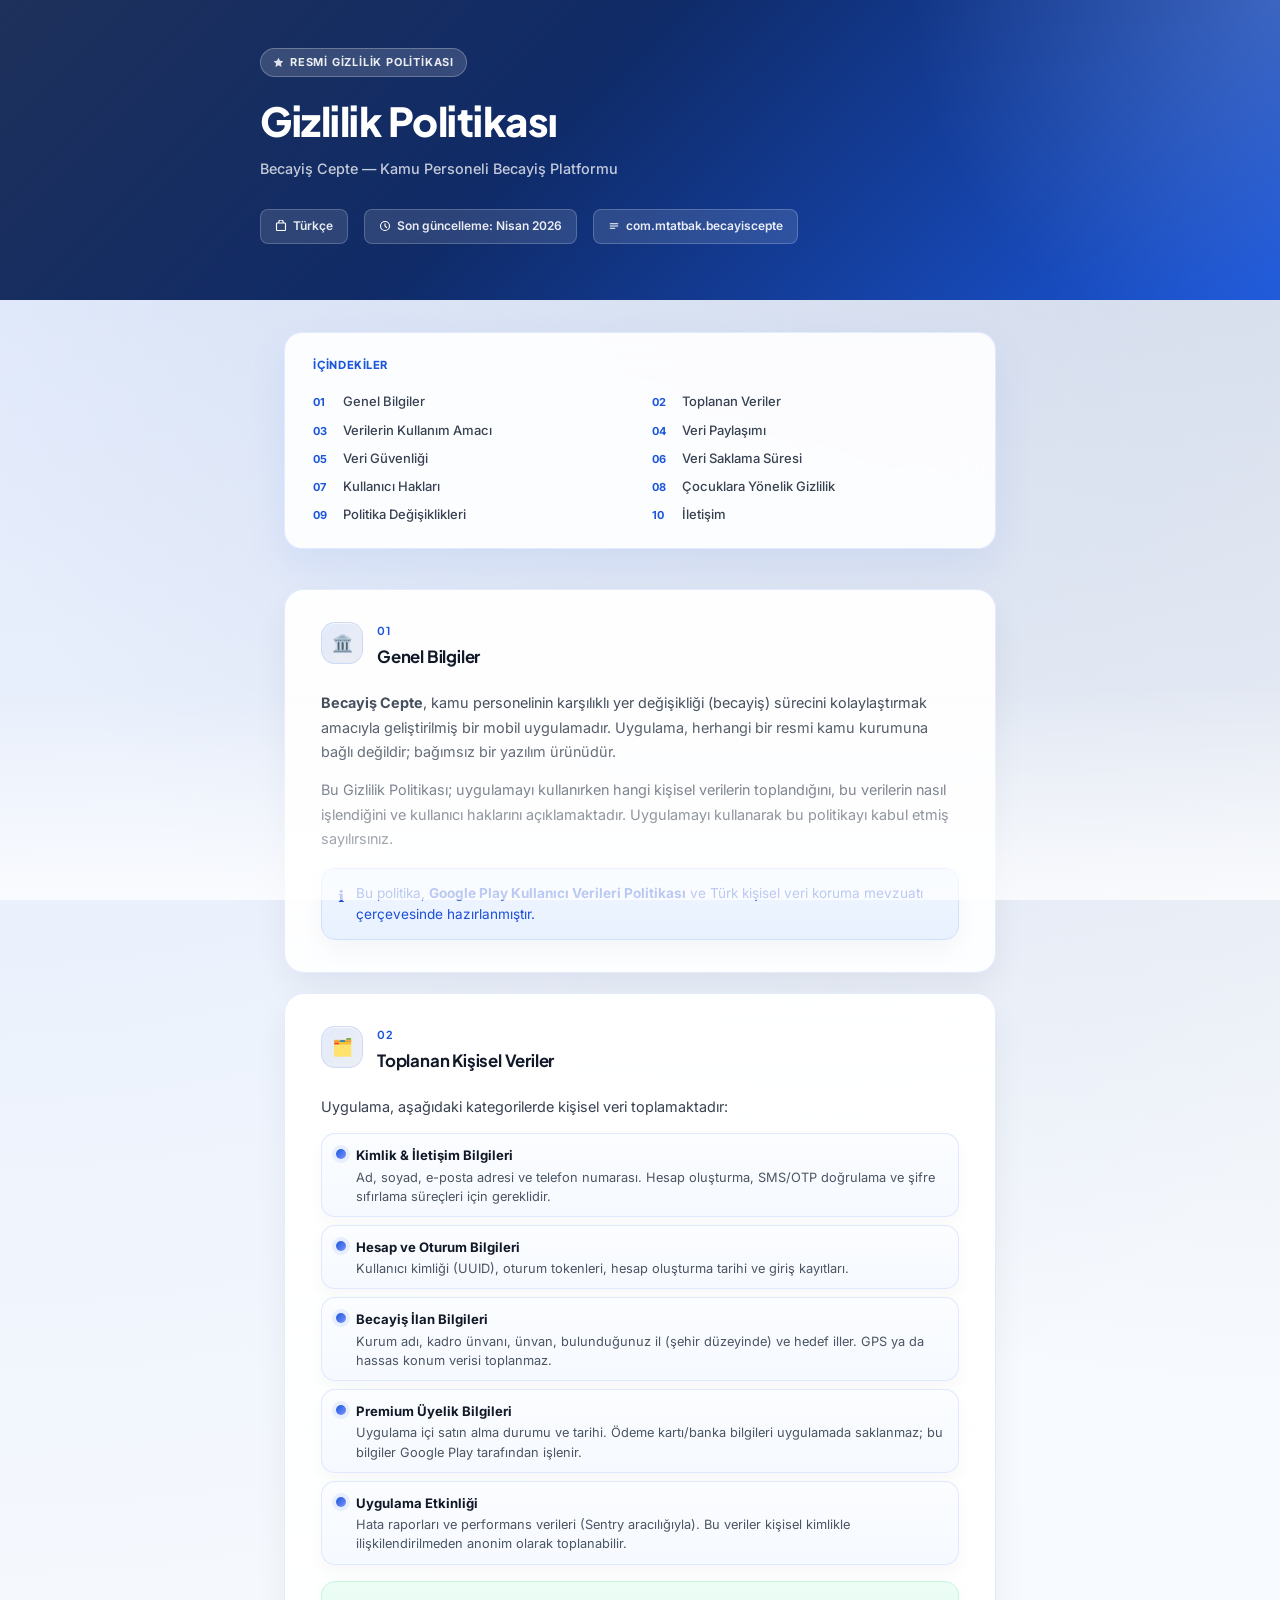
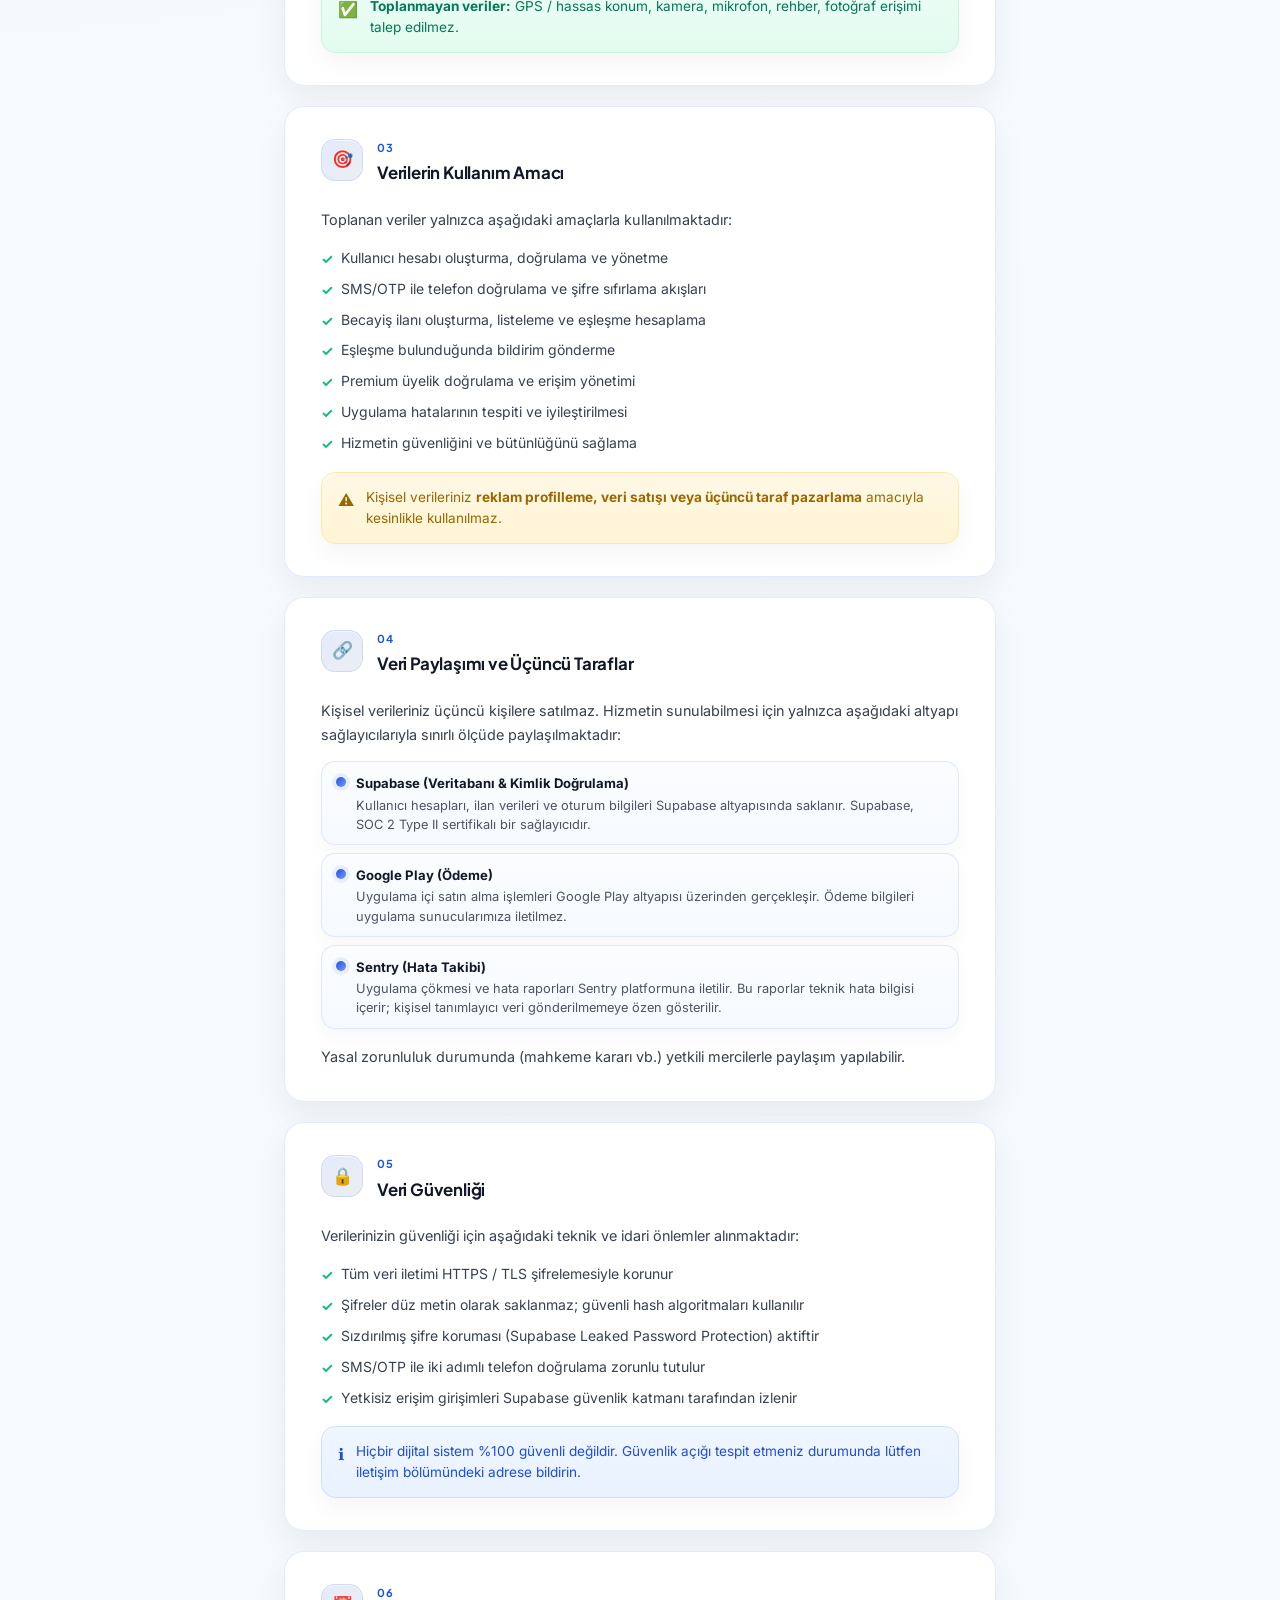
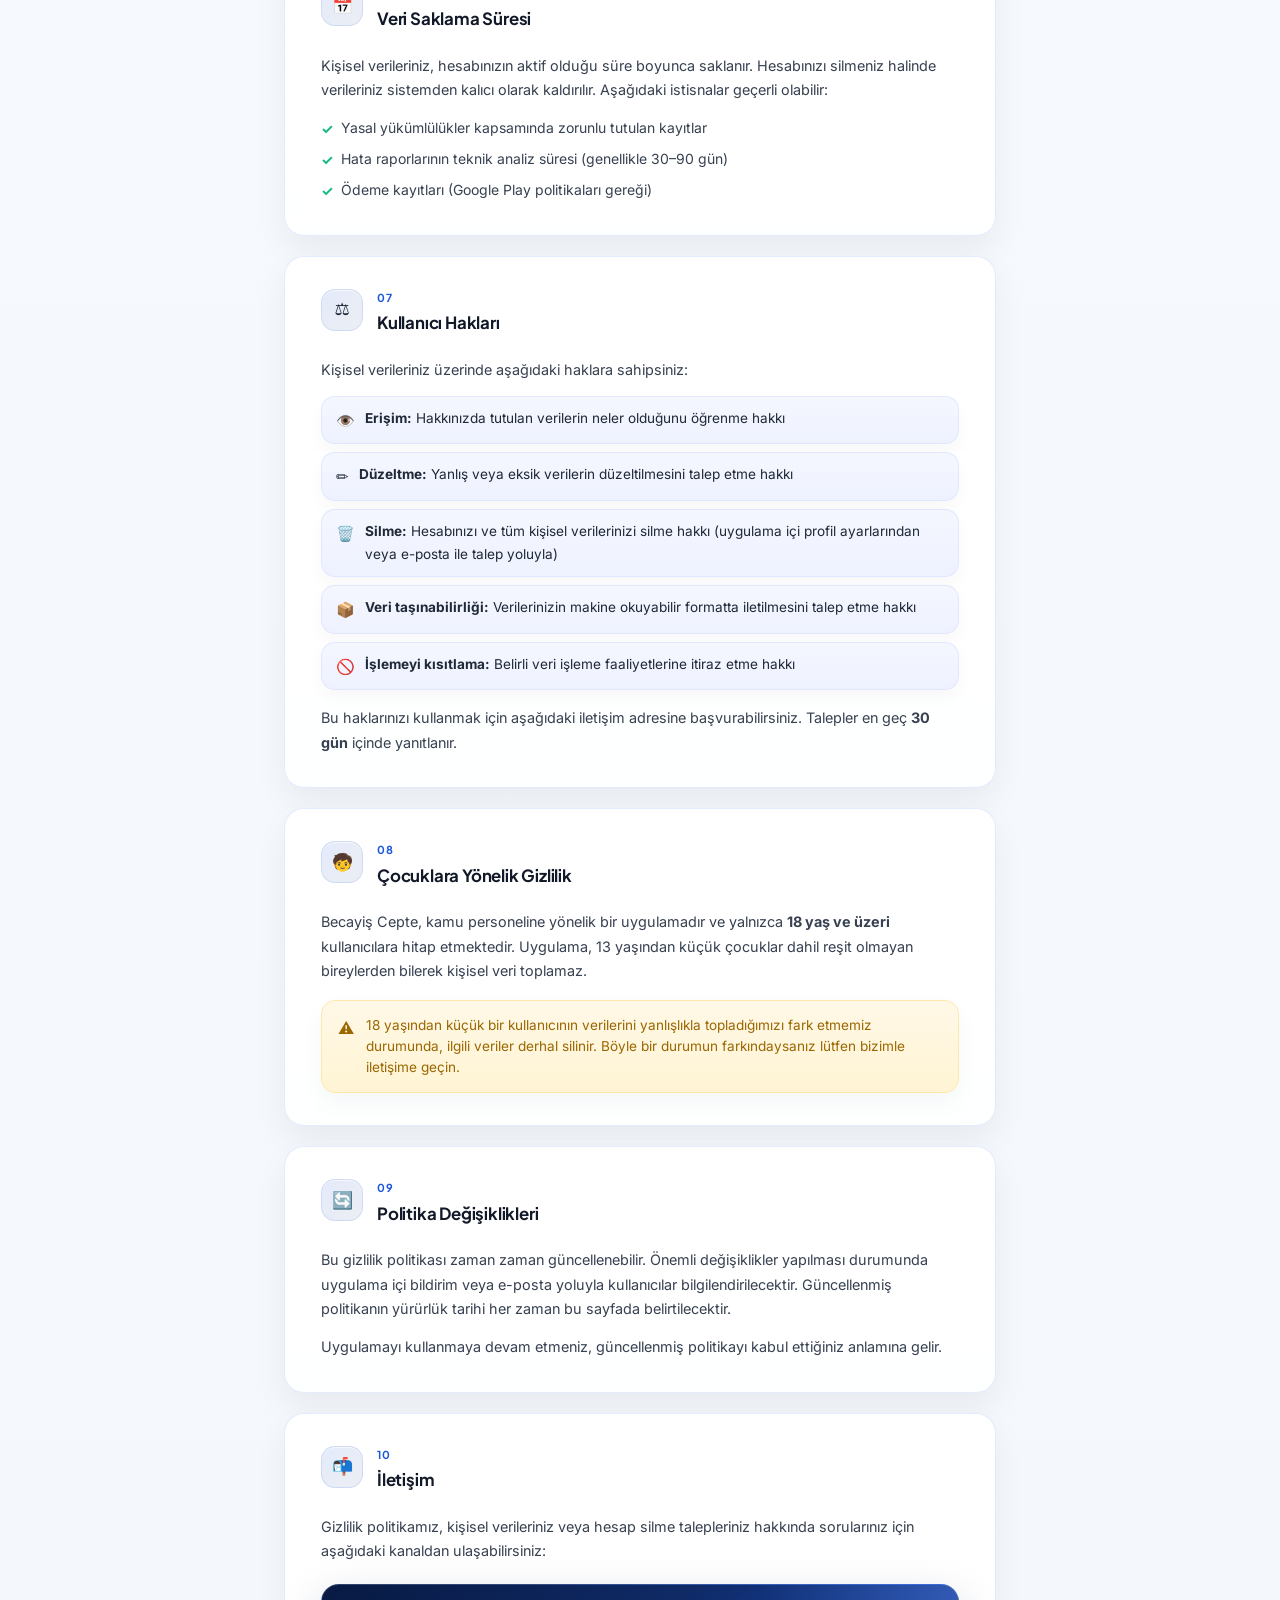
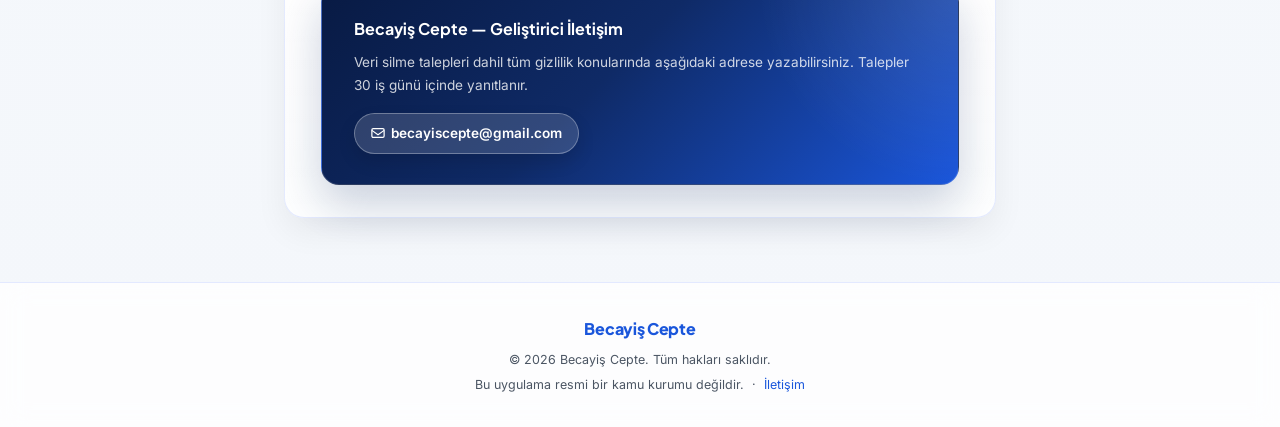
==== index.html @ 0827b37e "responsive-privacy-policy" ====
<!DOCTYPE html>
<html lang="tr">
<head>
  <meta charset="UTF-8" />
  <meta name="viewport" content="width=device-width, initial-scale=1.0" />
  <meta name="theme-color" content="#0F2A66" />
  <title>Gizlilik Politikası | Becayiş Cepte</title>
  <meta name="description" content="Becayiş Cepte uygulamasının gizlilik politikası. Kişisel verilerinizin nasıl toplandığını, kullanıldığını ve korunduğunu öğrenin." />
  <link rel="preconnect" href="https://fonts.googleapis.com" />
  <link rel="preconnect" href="https://fonts.gstatic.com" crossorigin />
  <link href="https://fonts.googleapis.com/css2?family=Inter:wght@400;500;600;700;800&family=Plus+Jakarta+Sans:wght@500;600;700;800&display=swap" rel="stylesheet" />
  <link rel="icon" href="/favicon.svg" type="image/svg+xml" />
  <link rel="shortcut icon" href="/favicon.svg" type="image/svg+xml" />
  <style>
    *, *::before, *::after {
      box-sizing: border-box;
      margin: 0;
      padding: 0;
    }

    :root {
      --primary:       #1A56DB;
      --primary-light: #EBF2FF;
      --primary-soft:  #EEF2FF;
      --primary-border:#E0E7FF;
      --primary-dark:  #0F2A66;
      --gray-50:  #F9FAFB;
      --gray-100: #F3F4F6;
      --gray-200: #E5E7EB;
      --gray-300: #D1D5DB;
      --gray-600: #4B5563;
      --gray-700: #374151;
      --gray-800: #1F2937;
      --gray-900: #111827;
      --success:  #10B981;
      --amber:    #F59E0B;
      --white:    #FFFFFF;
    }

    html { scroll-behavior: smooth; }

    body {
      font-family: 'Inter', system-ui, -apple-system, sans-serif;
      background:
        radial-gradient(circle at top left, rgba(26, 86, 219, 0.12), transparent 32%),
        radial-gradient(circle at top right, rgba(15, 42, 102, 0.14), transparent 26%),
        linear-gradient(180deg, #f8fbff 0%, #f4f7fb 100%);
      color: var(--gray-800);
      line-height: 1.7;
      font-size: 15px;
      position: relative;
      overflow-x: hidden;
    }

    body::before {
      content: "";
      position: fixed;
      inset: 0;
      pointer-events: none;
      background-image:
        linear-gradient(rgba(255,255,255,0.45) 1px, transparent 1px),
        linear-gradient(90deg, rgba(255,255,255,0.35) 1px, transparent 1px);
      background-size: 28px 28px;
      mask-image: linear-gradient(180deg, rgba(0,0,0,0.4), rgba(0,0,0,0.08));
      opacity: 0.35;
    }

    body::after {
      content: "";
      position: fixed;
      inset: auto 0 0 0;
      height: 220px;
      pointer-events: none;
      background: linear-gradient(180deg, rgba(255,255,255,0), rgba(255,255,255,0.72));
    }

    h1, h2, h3, .footer-logo, .toc-title, .section-num {
      font-family: 'Plus Jakarta Sans', 'Inter', system-ui, sans-serif;
    }

    /* ── HEADER ─────────────────────────────── */
    header {
      background:
        radial-gradient(circle at top right, rgba(255,255,255,0.16), transparent 28%),
        linear-gradient(135deg, #0b1f4d 0%, var(--primary-dark) 42%, var(--primary) 100%);
      color: var(--white);
      padding: 0 1.5rem;
      position: relative;
      overflow: hidden;
    }

    header::before {
      content: "";
      position: absolute;
      inset: 0;
      background: linear-gradient(135deg, rgba(255,255,255,0.08), transparent 45%);
      pointer-events: none;
    }

    .header-inner {
      max-width: 760px;
      margin: 0 auto;
      padding: 3rem 0 3.5rem;
      position: relative;
      z-index: 1;
    }

    .badge {
      display: inline-flex;
      align-items: center;
      gap: 6px;
      background: rgba(255,255,255,0.15);
      border: 1px solid rgba(255,255,255,0.25);
      color: rgba(255,255,255,0.9);
      font-size: 11px;
      font-weight: 700;
      letter-spacing: 0.8px;
      text-transform: uppercase;
      padding: 4px 12px;
      border-radius: 999px;
      margin-bottom: 1.25rem;
      backdrop-filter: blur(10px);
    }

    .badge svg { opacity: 0.85; }

    header h1 {
      font-size: clamp(1.75rem, 4vw, 2.5rem);
      font-weight: 800;
      letter-spacing: -0.5px;
      line-height: 1.2;
      margin-bottom: 0.75rem;
    }

    .header-sub {
      color: rgba(255,255,255,0.75);
      font-size: 0.9rem;
      font-weight: 500;
      max-width: 54ch;
    }

    .header-meta {
      margin-top: 1.75rem;
      display: flex;
      flex-wrap: wrap;
      gap: 1rem;
    }

    .meta-chip {
      display: flex;
      align-items: center;
      gap: 6px;
      background: rgba(255,255,255,0.12);
      border: 1px solid rgba(255,255,255,0.2);
      border-radius: 8px;
      padding: 6px 14px;
      font-size: 12px;
      font-weight: 600;
      color: rgba(255,255,255,0.9);
      backdrop-filter: blur(10px);
    }

    /* ── TOC ────────────────────────────────── */
    .toc-wrap {
      max-width: 760px;
      margin: 2rem auto 0;
      padding: 0 1.5rem;
    }

    .toc {
      background: rgba(255,255,255,0.9);
      border: 1px solid rgba(224,231,255,0.9);
      border-radius: 18px;
      padding: 1.45rem 1.75rem;
      box-shadow: 0 16px 40px rgba(26,86,219,0.08);
      backdrop-filter: blur(16px);
    }

    .toc-title {
      font-size: 11px;
      font-weight: 800;
      letter-spacing: 0.8px;
      text-transform: uppercase;
      color: var(--primary);
      margin-bottom: 1rem;
    }

    .toc ol {
      list-style: none;
      display: grid;
      grid-template-columns: repeat(auto-fill, minmax(220px, 1fr));
      gap: 6px 1.5rem;
      counter-reset: toc;
    }

    .toc ol li {
      counter-increment: toc;
      display: flex;
      align-items: baseline;
      gap: 8px;
    }

    .toc ol li::before {
      content: counter(toc, decimal-leading-zero);
      font-size: 11px;
      font-weight: 700;
      color: var(--primary);
      min-width: 22px;
    }

    .toc a {
      color: var(--gray-700);
      text-decoration: none;
      font-size: 13px;
      font-weight: 500;
      transition: color 0.15s;
    }

    .toc a:hover {
      color: var(--primary);
      text-decoration: underline;
      text-underline-offset: 3px;
    }

    /* ── MAIN ───────────────────────────────── */
    main {
      max-width: 760px;
      margin: 2.5rem auto 4rem;
      padding: 0 1.5rem;
    }

    /* ── SECTION ────────────────────────────── */
    .section {
      background: linear-gradient(180deg, rgba(255,255,255,0.96), rgba(255,255,255,0.9));
      border: 1px solid rgba(224,231,255,0.82);
      border-radius: 20px;
      padding: 2rem 2.25rem;
      margin-bottom: 1.25rem;
      box-shadow: 0 14px 32px rgba(17,24,39,0.06);
      transition: transform 0.2s ease, box-shadow 0.2s ease, border-color 0.2s ease;
      backdrop-filter: blur(8px);
    }

    .section:hover {
      transform: translateY(-2px);
      box-shadow: 0 18px 40px rgba(26,86,219,0.1);
      border-color: rgba(170, 184, 255, 0.9);
    }

    .section-header {
      display: flex;
      align-items: flex-start;
      gap: 14px;
      margin-bottom: 1.25rem;
    }

    .section-icon {
      flex-shrink: 0;
      width: 42px;
      height: 42px;
      background: linear-gradient(135deg, rgba(26,86,219,0.12), rgba(15,42,102,0.08));
      border: 1px solid rgba(26,86,219,0.12);
      border-radius: 14px;
      display: flex;
      align-items: center;
      justify-content: center;
      font-size: 17px;
      box-shadow: inset 0 1px 0 rgba(255,255,255,0.6);
    }

    .section-title-group { flex: 1; }

    .section-num {
      font-size: 11px;
      font-weight: 700;
      letter-spacing: 0.6px;
      text-transform: uppercase;
      color: var(--primary);
      margin-bottom: 2px;
    }

    .section h2 {
      font-size: 1.05rem;
      font-weight: 700;
      color: var(--gray-900);
      letter-spacing: -0.2px;
    }

    .section p {
      color: var(--gray-700);
      margin-bottom: 0.85rem;
      font-size: 0.9rem;
    }

    .section p:last-child { margin-bottom: 0; }

    /* ── DATA TABLE ─────────────────────────── */
    .data-grid {
      display: grid;
      gap: 8px;
      margin-top: 0.5rem;
      margin-bottom: 1rem;
    }

    .data-row {
      display: flex;
      align-items: flex-start;
      gap: 10px;
      background: linear-gradient(180deg, #fbfdff, #f6f9ff);
      border: 1px solid rgba(224,231,255,0.95);
      border-radius: 14px;
      padding: 10px 14px;
      box-shadow: 0 8px 18px rgba(17,24,39,0.03);
    }

    .data-dot {
      width: 10px;
      height: 10px;
      border-radius: 50%;
      background: linear-gradient(135deg, var(--primary), #7c93ff);
      margin-top: 5px;
      flex-shrink: 0;
      box-shadow: 0 0 0 4px rgba(26,86,219,0.08);
    }

    .data-label {
      font-size: 0.82rem;
      font-weight: 700;
      color: var(--gray-900);
      margin-bottom: 1px;
    }

    .data-desc {
      font-size: 0.8rem;
      color: var(--gray-600);
      line-height: 1.5;
    }

    /* ── CALLOUT ────────────────────────────── */
    .callout {
      display: flex;
      gap: 12px;
      padding: 14px 16px;
      border-radius: 14px;
      margin-top: 1rem;
      font-size: 0.85rem;
      line-height: 1.55;
      box-shadow: 0 10px 24px rgba(17,24,39,0.04);
    }

    .callout-info {
      background: linear-gradient(180deg, #eff6ff, #e9f1ff);
      border: 1px solid #cfe0ff;
      color: #1d4ed8;
    }

    .callout-success {
      background: linear-gradient(180deg, #ecfdf5, #e3fbef);
      border: 1px solid #c7f5de;
      color: #047857;
    }

    .callout-amber {
      background: linear-gradient(180deg, #fff8e6, #fff4d4);
      border: 1px solid #fde8ab;
      color: #9a6700;
    }

    .callout-icon { font-size: 16px; flex-shrink: 0; margin-top: 1px; }
    .callout strong { font-weight: 700; }

    /* ── INLINE LIST ────────────────────────── */
    ul.check-list {
      list-style: none;
      margin-top: 0.5rem;
      display: flex;
      flex-direction: column;
      gap: 6px;
    }

    ul.check-list li {
      display: flex;
      align-items: flex-start;
      gap: 8px;
      font-size: 0.875rem;
      color: var(--gray-700);
    }

    ul.check-list li::before {
      content: "✓";
      font-weight: 700;
      color: var(--success);
      flex-shrink: 0;
      margin-top: 1px;
    }

    /* ── RIGHT SECTION ──────────────────────── */
    .right-list {
      list-style: none;
      display: flex;
      flex-direction: column;
      gap: 8px;
      margin-top: 0.5rem;
    }

    .right-list li {
      display: flex;
      align-items: flex-start;
      gap: 10px;
      background: linear-gradient(180deg, #f5f7ff, #eef2ff);
      border: 1px solid rgba(224,231,255,0.92);
      border-radius: 14px;
      padding: 10px 14px;
      font-size: 0.85rem;
      color: var(--gray-800);
      box-shadow: 0 8px 18px rgba(17,24,39,0.03);
    }

    .right-list li span.icon {
      font-size: 15px;
      flex-shrink: 0;
      margin-top: 1px;
    }

    /* ── CONTACT CARD ───────────────────────── */
    .contact-card {
      background:
        radial-gradient(circle at top right, rgba(255,255,255,0.12), transparent 30%),
        linear-gradient(135deg, #081a43 0%, var(--primary-dark) 45%, var(--primary) 100%);
      border-radius: 18px;
      padding: 1.9rem 2rem;
      color: var(--white);
      margin-top: 1.25rem;
      box-shadow: 0 20px 46px rgba(15,42,102,0.22);
      border: 1px solid rgba(255,255,255,0.14);
    }

    .contact-card h3 {
      font-size: 1rem;
      font-weight: 700;
      margin-bottom: 0.5rem;
    }

    .contact-card p {
      font-size: 0.85rem;
      color: rgba(255,255,255,0.8);
      margin-bottom: 1rem;
    }

    .contact-link {
      display: inline-flex;
      align-items: center;
      gap: 6px;
      background: rgba(255,255,255,0.15);
      border: 1px solid rgba(255,255,255,0.3);
      color: var(--white);
      text-decoration: none;
      font-size: 0.85rem;
      font-weight: 600;
      padding: 8px 16px;
      border-radius: 999px;
      transition: transform 0.15s, background 0.15s, box-shadow 0.15s;
      box-shadow: 0 8px 18px rgba(0,0,0,0.12);
      max-width: 100%;
      overflow-wrap: anywhere;
    }

    .contact-link:hover {
      background: rgba(255,255,255,0.26);
      transform: translateY(-1px);
    }

    /* ── FOOTER ─────────────────────────────── */
    footer {
      background: rgba(255,255,255,0.78);
      border-top: 1px solid rgba(224,231,255,0.9);
      padding: 2rem 1.5rem;
      text-align: center;
      backdrop-filter: blur(14px);
    }

    .footer-inner {
      max-width: 760px;
      margin: 0 auto;
    }

    .footer-logo {
      font-size: 1rem;
      font-weight: 800;
      color: var(--primary);
      letter-spacing: -0.3px;
      margin-bottom: 0.4rem;
    }

    footer p {
      font-size: 0.78rem;
      color: var(--gray-600);
    }

    footer a { color: var(--primary); text-decoration: none; }
    footer a:hover { text-decoration: underline; }

    /* ── RESPONSIVE ─────────────────────────── */
    @media (max-width: 900px) {
      .toc ol {
        grid-template-columns: 1fr 1fr;
        gap: 8px 1rem;
      }

      .section {
        padding: 1.8rem 1.6rem;
      }
    }

    @media (max-width: 680px) {
      .header-meta {
        gap: 0.6rem;
      }

      .meta-chip {
        width: 100%;
        justify-content: center;
      }

      .toc-wrap,
      main,
      footer {
        padding-left: 1rem;
        padding-right: 1rem;
      }

      .toc {
        padding: 1.25rem 1.1rem;
      }

      .toc ol {
        grid-template-columns: 1fr;
      }

      .section {
        padding: 1.45rem 1.15rem;
        border-radius: 16px;
      }

      .section-header {
        flex-direction: column;
        gap: 10px;
      }

      .callout,
      .data-row,
      .right-list li {
        border-radius: 12px;
      }

      .contact-card {
        padding: 1.5rem 1.1rem;
      }

      .contact-link {
        width: 100%;
        justify-content: center;
      }
    }

    @media (max-width: 420px) {
      body {
        font-size: 14px;
      }

      header h1 {
        font-size: 1.65rem;
      }

      .badge {
        font-size: 10px;
        padding: 4px 10px;
      }
    }
  </style>
</head>
<body>

  <!-- HEADER -->
  <header>
    <div class="header-inner">
      <div class="badge">
        <svg width="11" height="11" viewBox="0 0 16 16" fill="none"><path d="M8 1L10.2 5.5L15 6.2L11.5 9.6L12.4 14.4L8 12L3.6 14.4L4.5 9.6L1 6.2L5.8 5.5L8 1Z" fill="white"/></svg>
        Resmi Gizlilik Politikası
      </div>
      <h1>Gizlilik Politikası</h1>
      <p class="header-sub">Becayiş Cepte — Kamu Personeli Becayiş Platformu</p>
      <div class="header-meta">
        <div class="meta-chip">
          <svg width="12" height="12" viewBox="0 0 16 16" fill="none"><rect x="2" y="4" width="12" height="10" rx="1" stroke="white" stroke-width="1.5"/><path d="M5 4V3a3 3 0 016 0v1" stroke="white" stroke-width="1.5"/></svg>
          Türkçe
        </div>
        <div class="meta-chip">
          <svg width="12" height="12" viewBox="0 0 16 16" fill="none"><circle cx="8" cy="8" r="6" stroke="white" stroke-width="1.5"/><path d="M8 5v3l2 2" stroke="white" stroke-width="1.5" stroke-linecap="round"/></svg>
          Son güncelleme: Nisan 2026
        </div>
        <div class="meta-chip">
          <svg width="12" height="12" viewBox="0 0 16 16" fill="none"><path d="M3 8h10M3 5h10M3 11h6" stroke="white" stroke-width="1.5" stroke-linecap="round"/></svg>
          com.mtatbak.becayiscepte
        </div>
      </div>
    </div>
  </header>

  <!-- TABLE OF CONTENTS -->
  <div class="toc-wrap">
    <nav class="toc" aria-label="İçindekiler">
      <div class="toc-title">İçindekiler</div>
      <ol>
        <li><a href="#section-1">Genel Bilgiler</a></li>
        <li><a href="#section-2">Toplanan Veriler</a></li>
        <li><a href="#section-3">Verilerin Kullanım Amacı</a></li>
        <li><a href="#section-4">Veri Paylaşımı</a></li>
        <li><a href="#section-5">Veri Güvenliği</a></li>
        <li><a href="#section-6">Veri Saklama Süresi</a></li>
        <li><a href="#section-7">Kullanıcı Hakları</a></li>
        <li><a href="#section-8">Çocuklara Yönelik Gizlilik</a></li>
        <li><a href="#section-9">Politika Değişiklikleri</a></li>
        <li><a href="#section-10">İletişim</a></li>
      </ol>
    </nav>
  </div>

  <!-- MAIN CONTENT -->
  <main>

    <!-- 1. GENEL -->
    <section class="section" id="section-1">
      <div class="section-header">
        <div class="section-icon">🏛️</div>
        <div class="section-title-group">
          <div class="section-num">01</div>
          <h2>Genel Bilgiler</h2>
        </div>
      </div>
      <p>
        <strong>Becayiş Cepte</strong>, kamu personelinin karşılıklı yer değişikliği (becayiş) sürecini kolaylaştırmak amacıyla geliştirilmiş bir mobil uygulamadır. Uygulama, herhangi bir resmi kamu kurumuna bağlı değildir; bağımsız bir yazılım ürünüdür.
      </p>
      <p>
        Bu Gizlilik Politikası; uygulamayı kullanırken hangi kişisel verilerin toplandığını, bu verilerin nasıl işlendiğini ve kullanıcı haklarını açıklamaktadır. Uygulamayı kullanarak bu politikayı kabul etmiş sayılırsınız.
      </p>
      <div class="callout callout-info">
        <span class="callout-icon">ℹ️</span>
        <span>Bu politika, <strong>Google Play Kullanıcı Verileri Politikası</strong> ve Türk kişisel veri koruma mevzuatı çerçevesinde hazırlanmıştır.</span>
      </div>
    </section>

    <!-- 2. TOPLANAN VERİLER -->
    <section class="section" id="section-2">
      <div class="section-header">
        <div class="section-icon">🗂️</div>
        <div class="section-title-group">
          <div class="section-num">02</div>
          <h2>Toplanan Kişisel Veriler</h2>
        </div>
      </div>
      <p>Uygulama, aşağıdaki kategorilerde kişisel veri toplamaktadır:</p>

      <div class="data-grid">
        <div class="data-row">
          <div class="data-dot"></div>
          <div>
            <div class="data-label">Kimlik &amp; İletişim Bilgileri</div>
            <div class="data-desc">Ad, soyad, e-posta adresi ve telefon numarası. Hesap oluşturma, SMS/OTP doğrulama ve şifre sıfırlama süreçleri için gereklidir.</div>
          </div>
        </div>
        <div class="data-row">
          <div class="data-dot"></div>
          <div>
            <div class="data-label">Hesap ve Oturum Bilgileri</div>
            <div class="data-desc">Kullanıcı kimliği (UUID), oturum tokenleri, hesap oluşturma tarihi ve giriş kayıtları.</div>
          </div>
        </div>
        <div class="data-row">
          <div class="data-dot"></div>
          <div>
            <div class="data-label">Becayiş İlan Bilgileri</div>
            <div class="data-desc">Kurum adı, kadro ünvanı, ünvan, bulunduğunuz il (şehir düzeyinde) ve hedef iller. GPS ya da hassas konum verisi toplanmaz.</div>
          </div>
        </div>
        <div class="data-row">
          <div class="data-dot"></div>
          <div>
            <div class="data-label">Premium Üyelik Bilgileri</div>
            <div class="data-desc">Uygulama içi satın alma durumu ve tarihi. Ödeme kartı/banka bilgileri uygulamada saklanmaz; bu bilgiler Google Play tarafından işlenir.</div>
          </div>
        </div>
        <div class="data-row">
          <div class="data-dot"></div>
          <div>
            <div class="data-label">Uygulama Etkinliği</div>
            <div class="data-desc">Hata raporları ve performans verileri (Sentry aracılığıyla). Bu veriler kişisel kimlikle ilişkilendirilmeden anonim olarak toplanabilir.</div>
          </div>
        </div>
      </div>

      <div class="callout callout-success">
        <span class="callout-icon">✅</span>
        <span><strong>Toplanmayan veriler:</strong> GPS / hassas konum, kamera, mikrofon, rehber, fotoğraf erişimi talep edilmez.</span>
      </div>
    </section>

    <!-- 3. KULLANIM AMACI -->
    <section class="section" id="section-3">
      <div class="section-header">
        <div class="section-icon">🎯</div>
        <div class="section-title-group">
          <div class="section-num">03</div>
          <h2>Verilerin Kullanım Amacı</h2>
        </div>
      </div>
      <p>Toplanan veriler yalnızca aşağıdaki amaçlarla kullanılmaktadır:</p>
      <ul class="check-list">
        <li>Kullanıcı hesabı oluşturma, doğrulama ve yönetme</li>
        <li>SMS/OTP ile telefon doğrulama ve şifre sıfırlama akışları</li>
        <li>Becayiş ilanı oluşturma, listeleme ve eşleşme hesaplama</li>
        <li>Eşleşme bulunduğunda bildirim gönderme</li>
        <li>Premium üyelik doğrulama ve erişim yönetimi</li>
        <li>Uygulama hatalarının tespiti ve iyileştirilmesi</li>
        <li>Hizmetin güvenliğini ve bütünlüğünü sağlama</li>
      </ul>
      <div class="callout callout-amber">
        <span class="callout-icon">⚠️</span>
        <span>Kişisel verileriniz <strong>reklam profilleme, veri satışı veya üçüncü taraf pazarlama</strong> amacıyla kesinlikle kullanılmaz.</span>
      </div>
    </section>

    <!-- 4. VERİ PAYLAŞIMI -->
    <section class="section" id="section-4">
      <div class="section-header">
        <div class="section-icon">🔗</div>
        <div class="section-title-group">
          <div class="section-num">04</div>
          <h2>Veri Paylaşımı ve Üçüncü Taraflar</h2>
        </div>
      </div>
      <p>Kişisel verileriniz üçüncü kişilere satılmaz. Hizmetin sunulabilmesi için yalnızca aşağıdaki altyapı sağlayıcılarıyla sınırlı ölçüde paylaşılmaktadır:</p>

      <div class="data-grid">
        <div class="data-row">
          <div class="data-dot"></div>
          <div>
            <div class="data-label">Supabase (Veritabanı &amp; Kimlik Doğrulama)</div>
            <div class="data-desc">Kullanıcı hesapları, ilan verileri ve oturum bilgileri Supabase altyapısında saklanır. Supabase, SOC 2 Type II sertifikalı bir sağlayıcıdır.</div>
          </div>
        </div>
        <div class="data-row">
          <div class="data-dot"></div>
          <div>
            <div class="data-label">Google Play (Ödeme)</div>
            <div class="data-desc">Uygulama içi satın alma işlemleri Google Play altyapısı üzerinden gerçekleşir. Ödeme bilgileri uygulama sunucularımıza iletilmez.</div>
          </div>
        </div>
        <div class="data-row">
          <div class="data-dot"></div>
          <div>
            <div class="data-label">Sentry (Hata Takibi)</div>
            <div class="data-desc">Uygulama çökmesi ve hata raporları Sentry platformuna iletilir. Bu raporlar teknik hata bilgisi içerir; kişisel tanımlayıcı veri gönderilmemeye özen gösterilir.</div>
          </div>
        </div>
      </div>

      <p>Yasal zorunluluk durumunda (mahkeme kararı vb.) yetkili mercilerle paylaşım yapılabilir.</p>
    </section>

    <!-- 5. GÜVENLİK -->
    <section class="section" id="section-5">
      <div class="section-header">
        <div class="section-icon">🔒</div>
        <div class="section-title-group">
          <div class="section-num">05</div>
          <h2>Veri Güvenliği</h2>
        </div>
      </div>
      <p>Verilerinizin güvenliği için aşağıdaki teknik ve idari önlemler alınmaktadır:</p>
      <ul class="check-list">
        <li>Tüm veri iletimi HTTPS / TLS şifrelemesiyle korunur</li>
        <li>Şifreler düz metin olarak saklanmaz; güvenli hash algoritmaları kullanılır</li>
        <li>Sızdırılmış şifre koruması (Supabase Leaked Password Protection) aktiftir</li>
        <li>SMS/OTP ile iki adımlı telefon doğrulama zorunlu tutulur</li>
        <li>Yetkisiz erişim girişimleri Supabase güvenlik katmanı tarafından izlenir</li>
      </ul>
      <div class="callout callout-info">
        <span class="callout-icon">ℹ️</span>
        <span>Hiçbir dijital sistem %100 güvenli değildir. Güvenlik açığı tespit etmeniz durumunda lütfen iletişim bölümündeki adrese bildirin.</span>
      </div>
    </section>

    <!-- 6. SAKLAMA SÜRESİ -->
    <section class="section" id="section-6">
      <div class="section-header">
        <div class="section-icon">📅</div>
        <div class="section-title-group">
          <div class="section-num">06</div>
          <h2>Veri Saklama Süresi</h2>
        </div>
      </div>
      <p>
        Kişisel verileriniz, hesabınızın aktif olduğu süre boyunca saklanır. Hesabınızı silmeniz halinde verileriniz sistemden kalıcı olarak kaldırılır. Aşağıdaki istisnalar geçerli olabilir:
      </p>
      <ul class="check-list">
        <li>Yasal yükümlülükler kapsamında zorunlu tutulan kayıtlar</li>
        <li>Hata raporlarının teknik analiz süresi (genellikle 30–90 gün)</li>
        <li>Ödeme kayıtları (Google Play politikaları gereği)</li>
      </ul>
    </section>

    <!-- 7. KULLANICI HAKLARI -->
    <section class="section" id="section-7">
      <div class="section-header">
        <div class="section-icon">⚖️</div>
        <div class="section-title-group">
          <div class="section-num">07</div>
          <h2>Kullanıcı Hakları</h2>
        </div>
      </div>
      <p>Kişisel verileriniz üzerinde aşağıdaki haklara sahipsiniz:</p>
      <ul class="right-list">
        <li>
          <span class="icon">👁️</span>
          <span><strong>Erişim:</strong> Hakkınızda tutulan verilerin neler olduğunu öğrenme hakkı</span>
        </li>
        <li>
          <span class="icon">✏️</span>
          <span><strong>Düzeltme:</strong> Yanlış veya eksik verilerin düzeltilmesini talep etme hakkı</span>
        </li>
        <li>
          <span class="icon">🗑️</span>
          <span><strong>Silme:</strong> Hesabınızı ve tüm kişisel verilerinizi silme hakkı (uygulama içi profil ayarlarından veya e-posta ile talep yoluyla)</span>
        </li>
        <li>
          <span class="icon">📦</span>
          <span><strong>Veri taşınabilirliği:</strong> Verilerinizin makine okuyabilir formatta iletilmesini talep etme hakkı</span>
        </li>
        <li>
          <span class="icon">🚫</span>
          <span><strong>İşlemeyi kısıtlama:</strong> Belirli veri işleme faaliyetlerine itiraz etme hakkı</span>
        </li>
      </ul>
      <p style="margin-top: 1rem;">Bu haklarınızı kullanmak için aşağıdaki iletişim adresine başvurabilirsiniz. Talepler en geç <strong>30 gün</strong> içinde yanıtlanır.</p>
    </section>

    <!-- 8. ÇOCUKLAR -->
    <section class="section" id="section-8">
      <div class="section-header">
        <div class="section-icon">🧒</div>
        <div class="section-title-group">
          <div class="section-num">08</div>
          <h2>Çocuklara Yönelik Gizlilik</h2>
        </div>
      </div>
      <p>
        Becayiş Cepte, kamu personeline yönelik bir uygulamadır ve yalnızca <strong>18 yaş ve üzeri</strong> kullanıcılara hitap etmektedir. Uygulama, 13 yaşından küçük çocuklar dahil reşit olmayan bireylerden bilerek kişisel veri toplamaz.
      </p>
      <div class="callout callout-amber">
        <span class="callout-icon">⚠️</span>
        <span>18 yaşından küçük bir kullanıcının verilerini yanlışlıkla topladığımızı fark etmemiz durumunda, ilgili veriler derhal silinir. Böyle bir durumun farkındaysanız lütfen bizimle iletişime geçin.</span>
      </div>
    </section>

    <!-- 9. DEĞİŞİKLİKLER -->
    <section class="section" id="section-9">
      <div class="section-header">
        <div class="section-icon">🔄</div>
        <div class="section-title-group">
          <div class="section-num">09</div>
          <h2>Politika Değişiklikleri</h2>
        </div>
      </div>
      <p>
        Bu gizlilik politikası zaman zaman güncellenebilir. Önemli değişiklikler yapılması durumunda uygulama içi bildirim veya e-posta yoluyla kullanıcılar bilgilendirilecektir. Güncellenmiş politikanın yürürlük tarihi her zaman bu sayfada belirtilecektir.
      </p>
      <p>
        Uygulamayı kullanmaya devam etmeniz, güncellenmiş politikayı kabul ettiğiniz anlamına gelir.
      </p>
    </section>

    <!-- 10. İLETİŞİM -->
    <section class="section" id="section-10">
      <div class="section-header">
        <div class="section-icon">📬</div>
        <div class="section-title-group">
          <div class="section-num">10</div>
          <h2>İletişim</h2>
        </div>
      </div>
      <p>
        Gizlilik politikamız, kişisel verileriniz veya hesap silme talepleriniz hakkında sorularınız için aşağıdaki kanaldan ulaşabilirsiniz:
      </p>
      <div class="contact-card">
        <h3>Becayiş Cepte — Geliştirici İletişim</h3>
        <p>Veri silme talepleri dahil tüm gizlilik konularında aşağıdaki adrese yazabilirsiniz. Talepler 30 iş günü içinde yanıtlanır.</p>
        <a class="contact-link" href="mailto:becayiscepte@gmail.com">
          <svg width="14" height="14" viewBox="0 0 16 16" fill="none"><rect x="1" y="3" width="14" height="10" rx="1.5" stroke="white" stroke-width="1.4"/><path d="M1 5l7 5 7-5" stroke="white" stroke-width="1.4"/></svg>
          becayiscepte@gmail.com
        </a>
      </div>
    </section>

  </main>

  <!-- FOOTER -->
  <footer>
    <div class="footer-inner">
      <div class="footer-logo">Becayiş Cepte</div>
      <p>© 2026 Becayiş Cepte. Tüm hakları saklıdır.</p>
      <p style="margin-top: 4px;">Bu uygulama resmi bir kamu kurumu değildir. &nbsp;·&nbsp; <a href="mailto:becayiscepte@gmail.com">İletişim</a></p>
    </div>
  </footer>

</body>
</html>
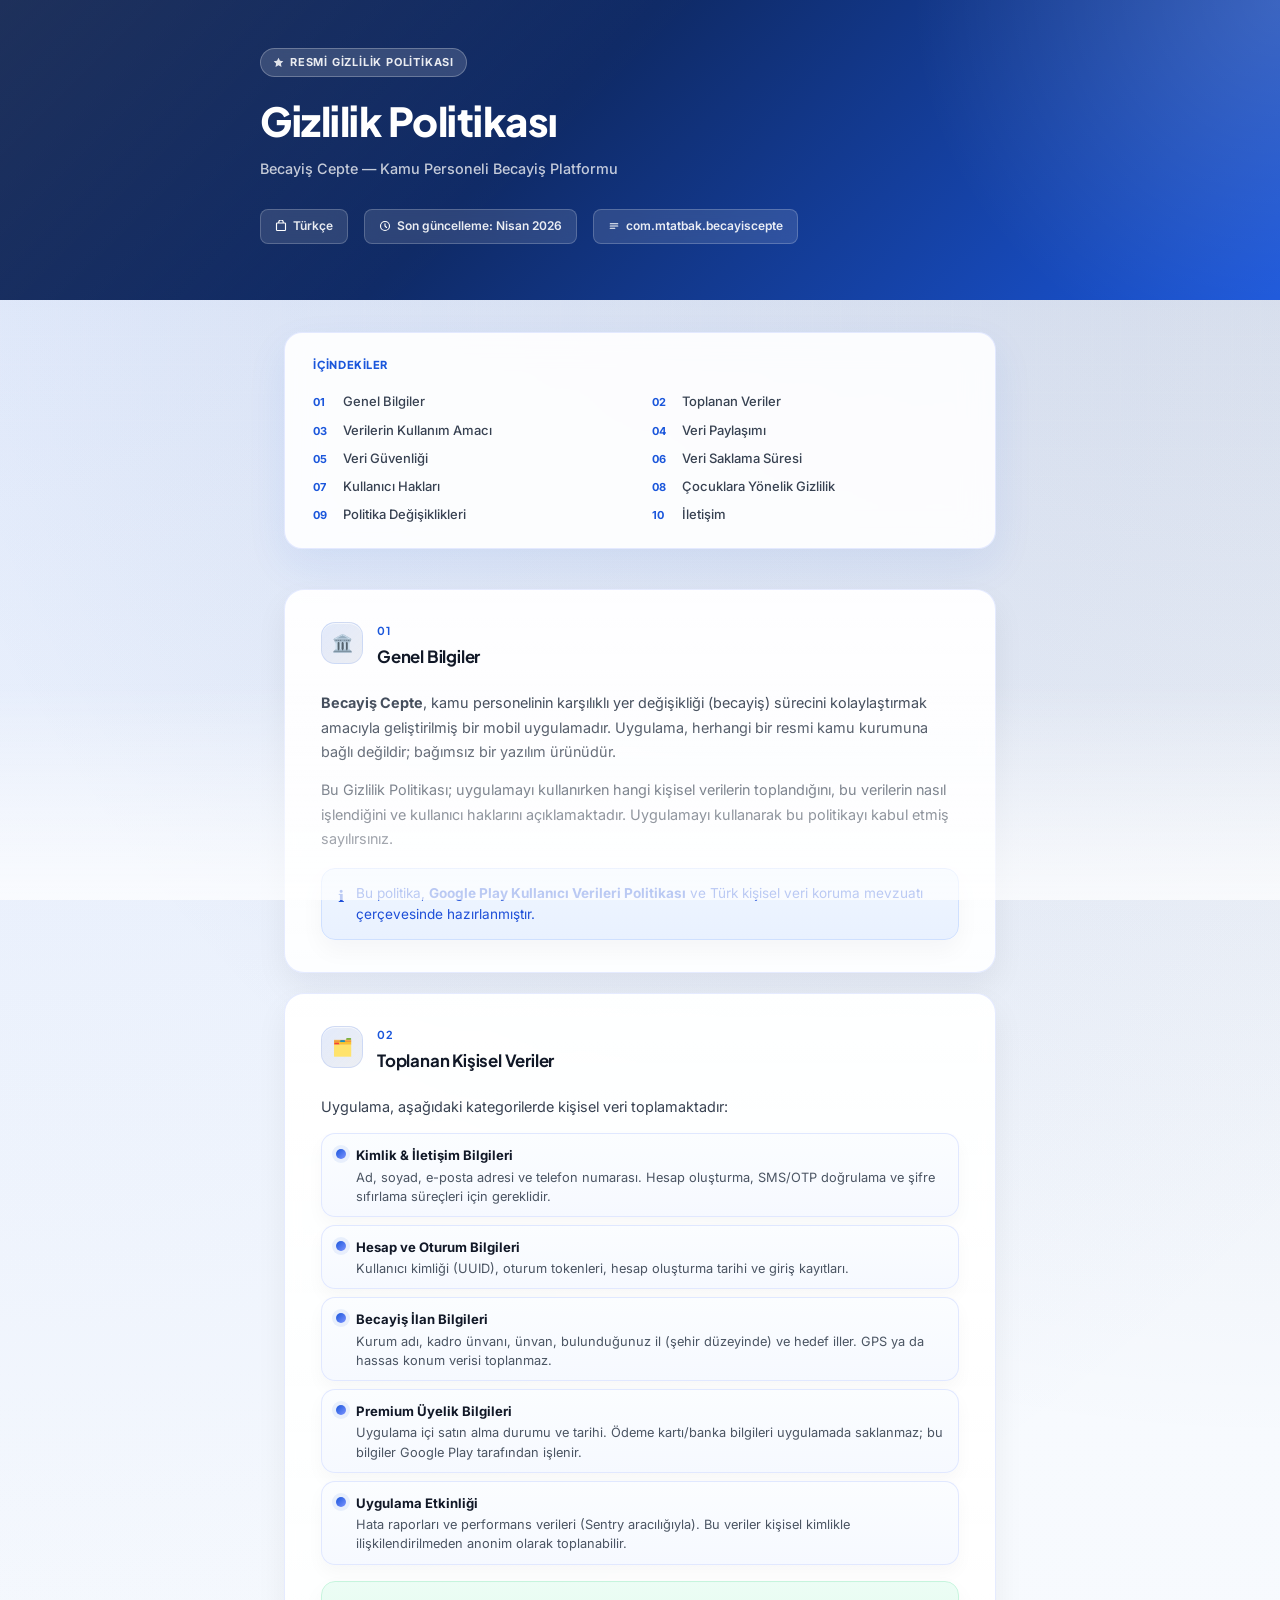
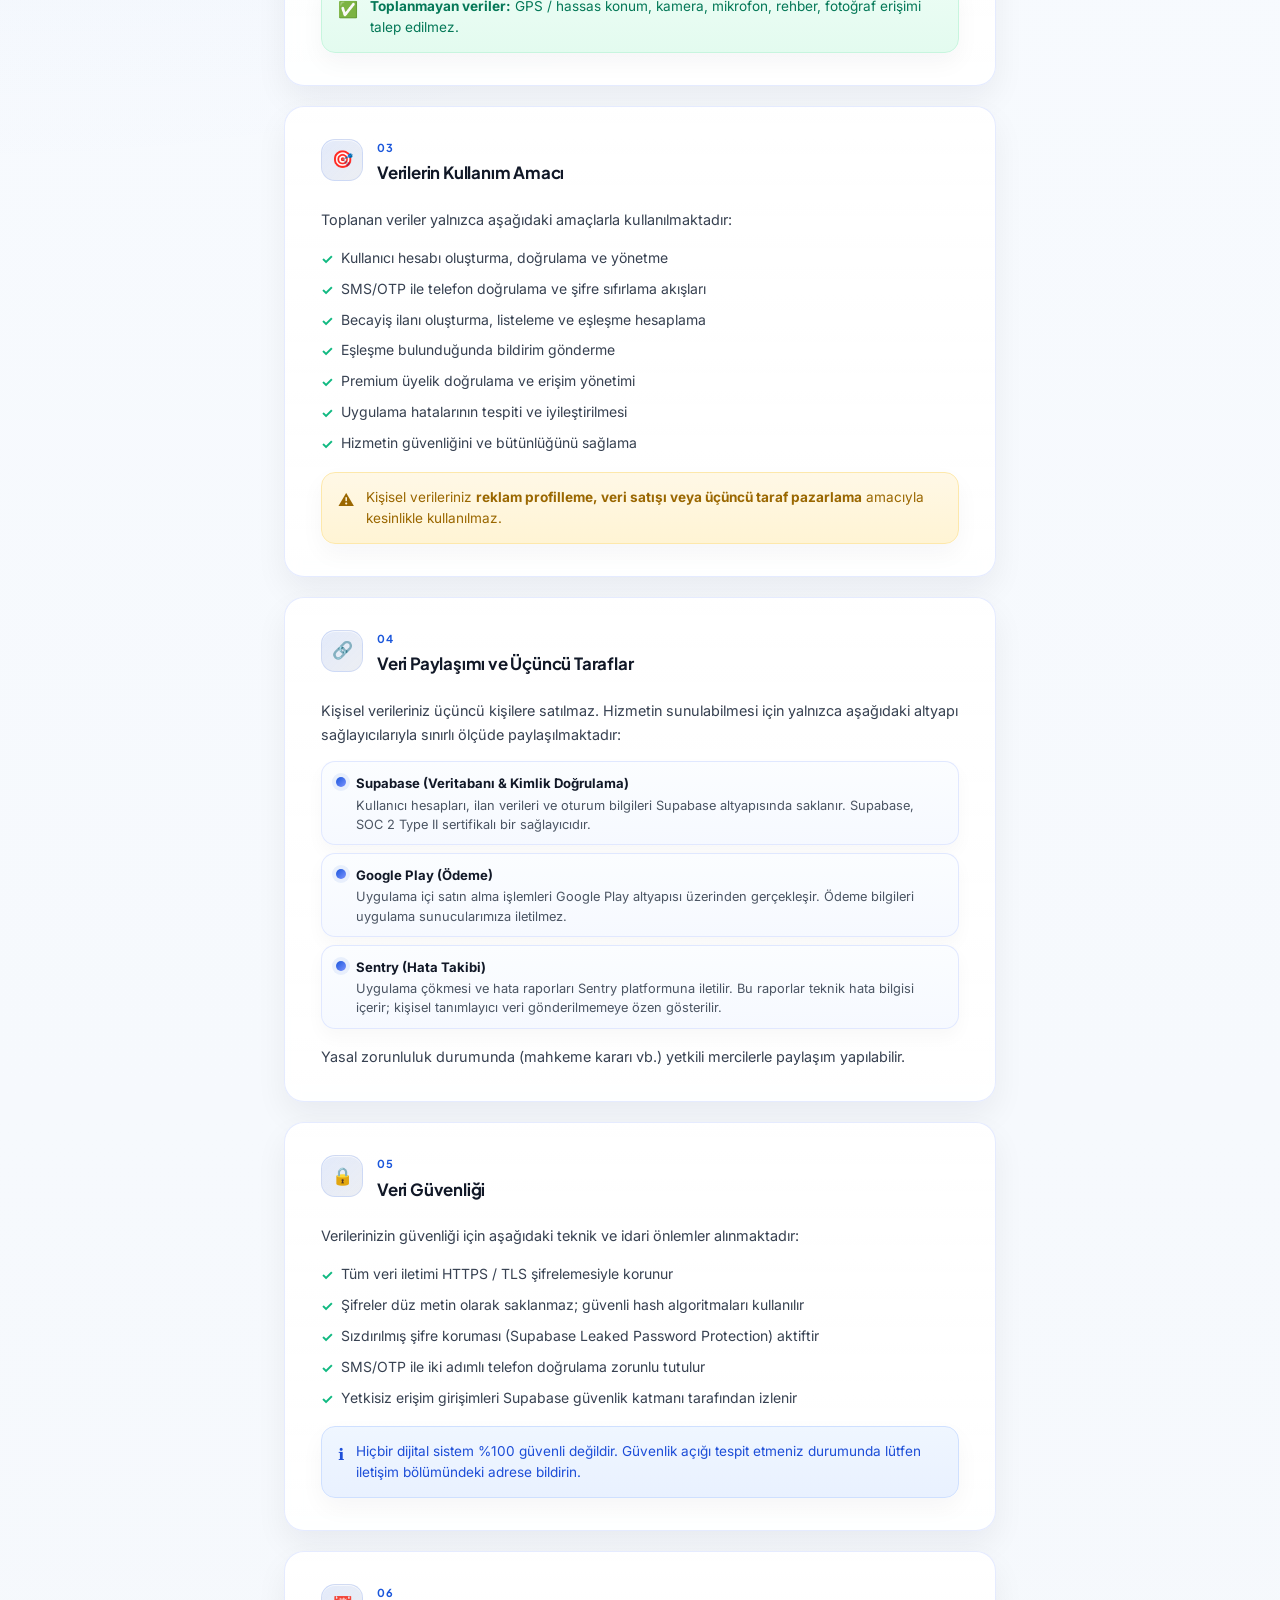
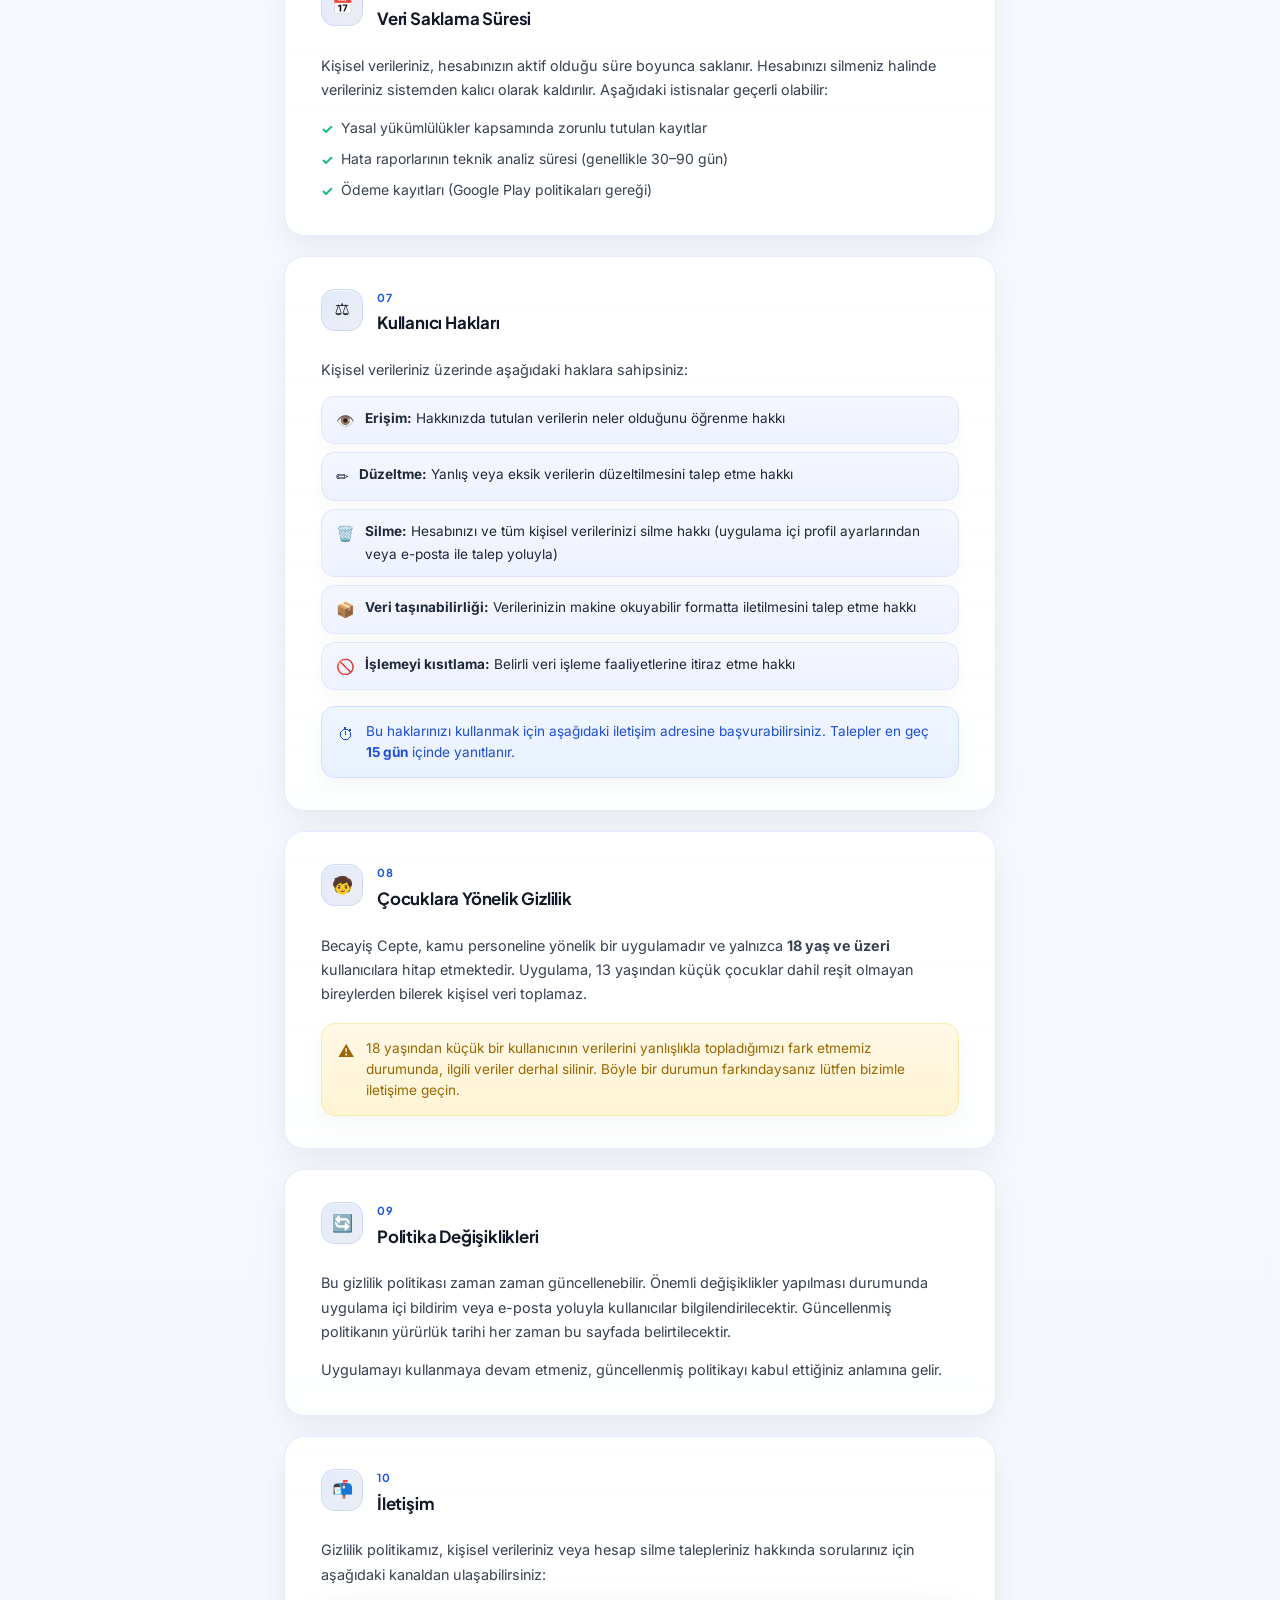
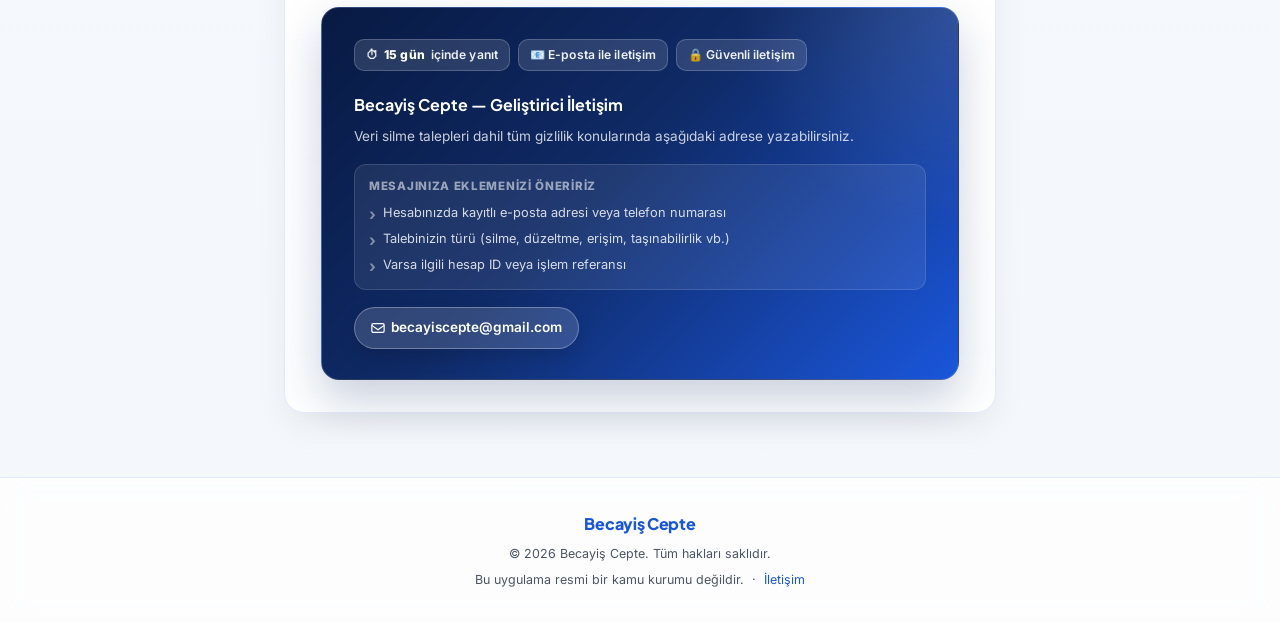
==== commit 1443c302: "fix: change 30 days to 15 days and improve contact card UI Agent-Logs-Url: https://github.com/mtatba" ====
--- a/index.html
+++ b/index.html
@@ -435,16 +435,90 @@
       border: 1px solid rgba(255,255,255,0.14);
     }
 
+    .contact-stats {
+      display: flex;
+      flex-wrap: wrap;
+      gap: 8px;
+      margin-bottom: 1.25rem;
+    }
+
+    .contact-stat {
+      display: flex;
+      align-items: center;
+      gap: 6px;
+      background: rgba(255,255,255,0.13);
+      border: 1px solid rgba(255,255,255,0.2);
+      border-radius: 10px;
+      padding: 5px 11px;
+      font-size: 0.76rem;
+      font-weight: 600;
+      color: rgba(255,255,255,0.92);
+      letter-spacing: 0.1px;
+    }
+
+    .contact-stat .stat-val {
+      color: #fff;
+      font-weight: 800;
+    }
+
     .contact-card h3 {
       font-size: 1rem;
       font-weight: 700;
-      margin-bottom: 0.5rem;
-    }
-
-    .contact-card p {
+      margin-bottom: 0.4rem;
+    }
+
+    .contact-card > p {
       font-size: 0.85rem;
-      color: rgba(255,255,255,0.8);
+      color: rgba(255,255,255,0.78);
       margin-bottom: 1rem;
+    }
+
+    .contact-divider {
+      height: 1px;
+      background: rgba(255,255,255,0.12);
+      margin: 1rem 0;
+    }
+
+    .contact-tips {
+      background: rgba(255,255,255,0.08);
+      border: 1px solid rgba(255,255,255,0.13);
+      border-radius: 12px;
+      padding: 12px 14px;
+      margin-bottom: 1.1rem;
+    }
+
+    .contact-tips-title {
+      font-size: 0.72rem;
+      font-weight: 800;
+      color: rgba(255,255,255,0.55);
+      text-transform: uppercase;
+      letter-spacing: 0.7px;
+      margin-bottom: 8px;
+    }
+
+    .contact-tips ul {
+      list-style: none;
+      display: flex;
+      flex-direction: column;
+      gap: 5px;
+    }
+
+    .contact-tips li {
+      font-size: 0.8rem;
+      color: rgba(255,255,255,0.82);
+      display: flex;
+      align-items: flex-start;
+      gap: 7px;
+      line-height: 1.45;
+    }
+
+    .contact-tips li::before {
+      content: "›";
+      font-size: 1rem;
+      font-weight: 700;
+      color: rgba(255,255,255,0.45);
+      flex-shrink: 0;
+      line-height: 1.3;
     }
 
     .contact-link {
@@ -842,7 +916,10 @@
           <span><strong>İşlemeyi kısıtlama:</strong> Belirli veri işleme faaliyetlerine itiraz etme hakkı</span>
         </li>
       </ul>
-      <p style="margin-top: 1rem;">Bu haklarınızı kullanmak için aşağıdaki iletişim adresine başvurabilirsiniz. Talepler en geç <strong>30 gün</strong> içinde yanıtlanır.</p>
+      <div class="callout callout-info" style="margin-top: 1rem;">
+        <span class="callout-icon">⏱</span>
+        <span>Bu haklarınızı kullanmak için aşağıdaki iletişim adresine başvurabilirsiniz. Talepler en geç <strong>15 gün</strong> içinde yanıtlanır.</span>
+      </div>
     </section>
 
     <!-- 8. ÇOCUKLAR -->
@@ -893,8 +970,21 @@
         Gizlilik politikamız, kişisel verileriniz veya hesap silme talepleriniz hakkında sorularınız için aşağıdaki kanaldan ulaşabilirsiniz:
       </p>
       <div class="contact-card">
+        <div class="contact-stats">
+          <div class="contact-stat">⏱ <span class="stat-val">15 gün</span> içinde yanıt</div>
+          <div class="contact-stat">📧 E-posta ile iletişim</div>
+          <div class="contact-stat">🔒 Güvenli iletişim</div>
+        </div>
         <h3>Becayiş Cepte — Geliştirici İletişim</h3>
-        <p>Veri silme talepleri dahil tüm gizlilik konularında aşağıdaki adrese yazabilirsiniz. Talepler 30 iş günü içinde yanıtlanır.</p>
+        <p>Veri silme talepleri dahil tüm gizlilik konularında aşağıdaki adrese yazabilirsiniz.</p>
+        <div class="contact-tips">
+          <div class="contact-tips-title">Mesajınıza eklemenizi öneririz</div>
+          <ul>
+            <li>Hesabınızda kayıtlı e-posta adresi veya telefon numarası</li>
+            <li>Talebinizin türü (silme, düzeltme, erişim, taşınabilirlik vb.)</li>
+            <li>Varsa ilgili hesap ID veya işlem referansı</li>
+          </ul>
+        </div>
         <a class="contact-link" href="mailto:becayiscepte@gmail.com">
           <svg width="14" height="14" viewBox="0 0 16 16" fill="none"><rect x="1" y="3" width="14" height="10" rx="1.5" stroke="white" stroke-width="1.4"/><path d="M1 5l7 5 7-5" stroke="white" stroke-width="1.4"/></svg>
           becayiscepte@gmail.com
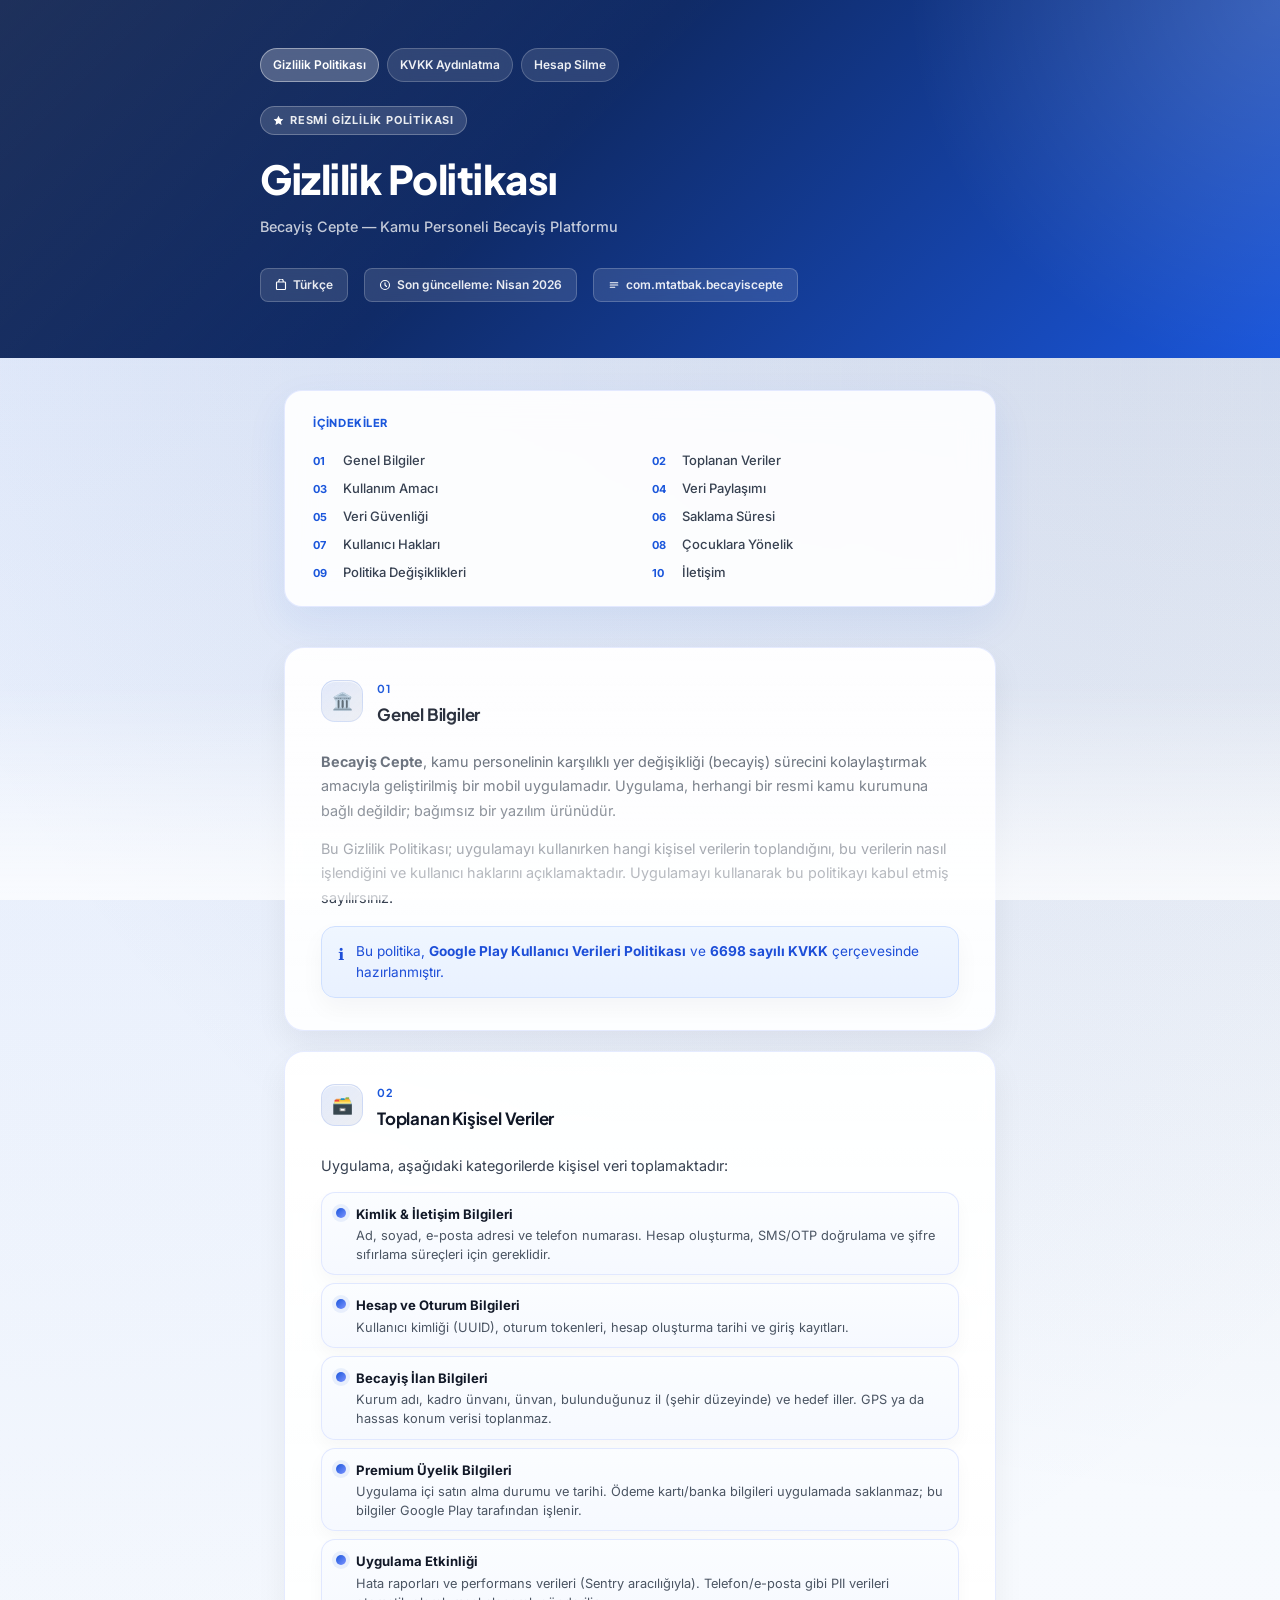
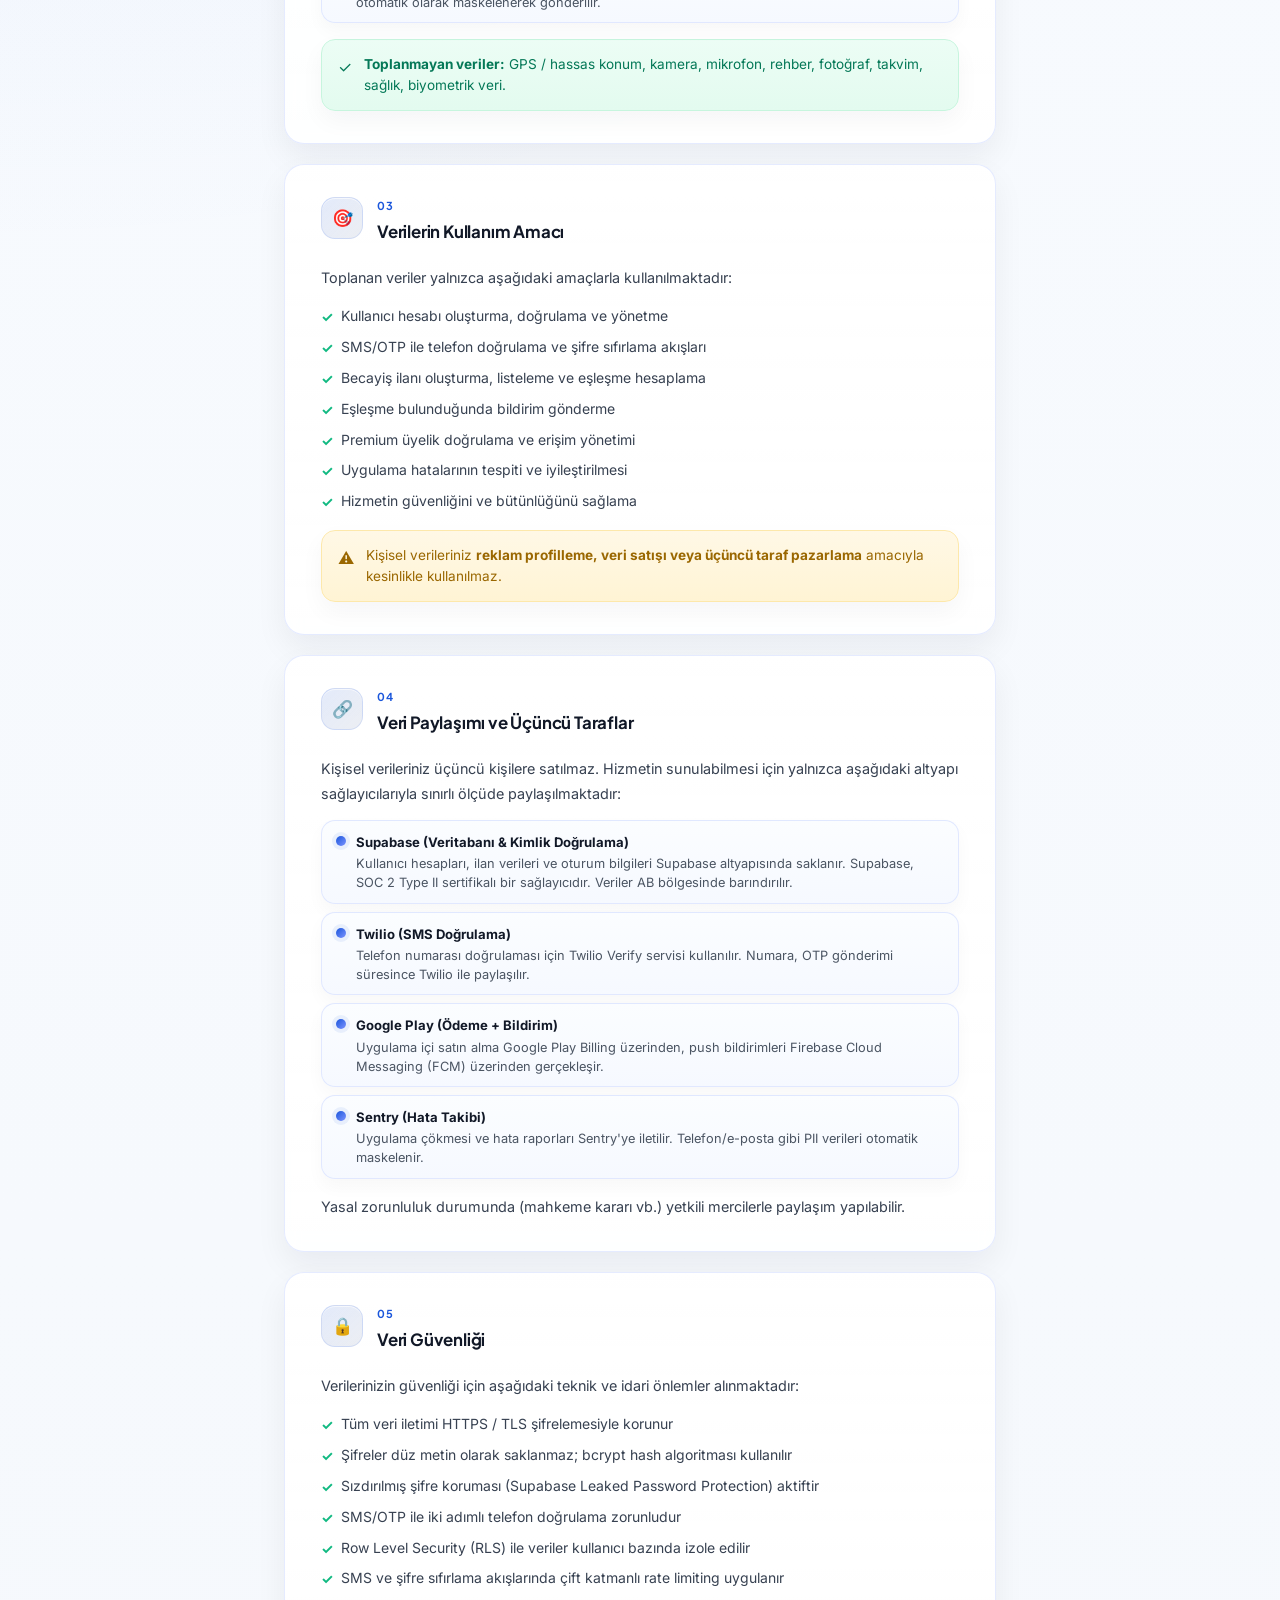
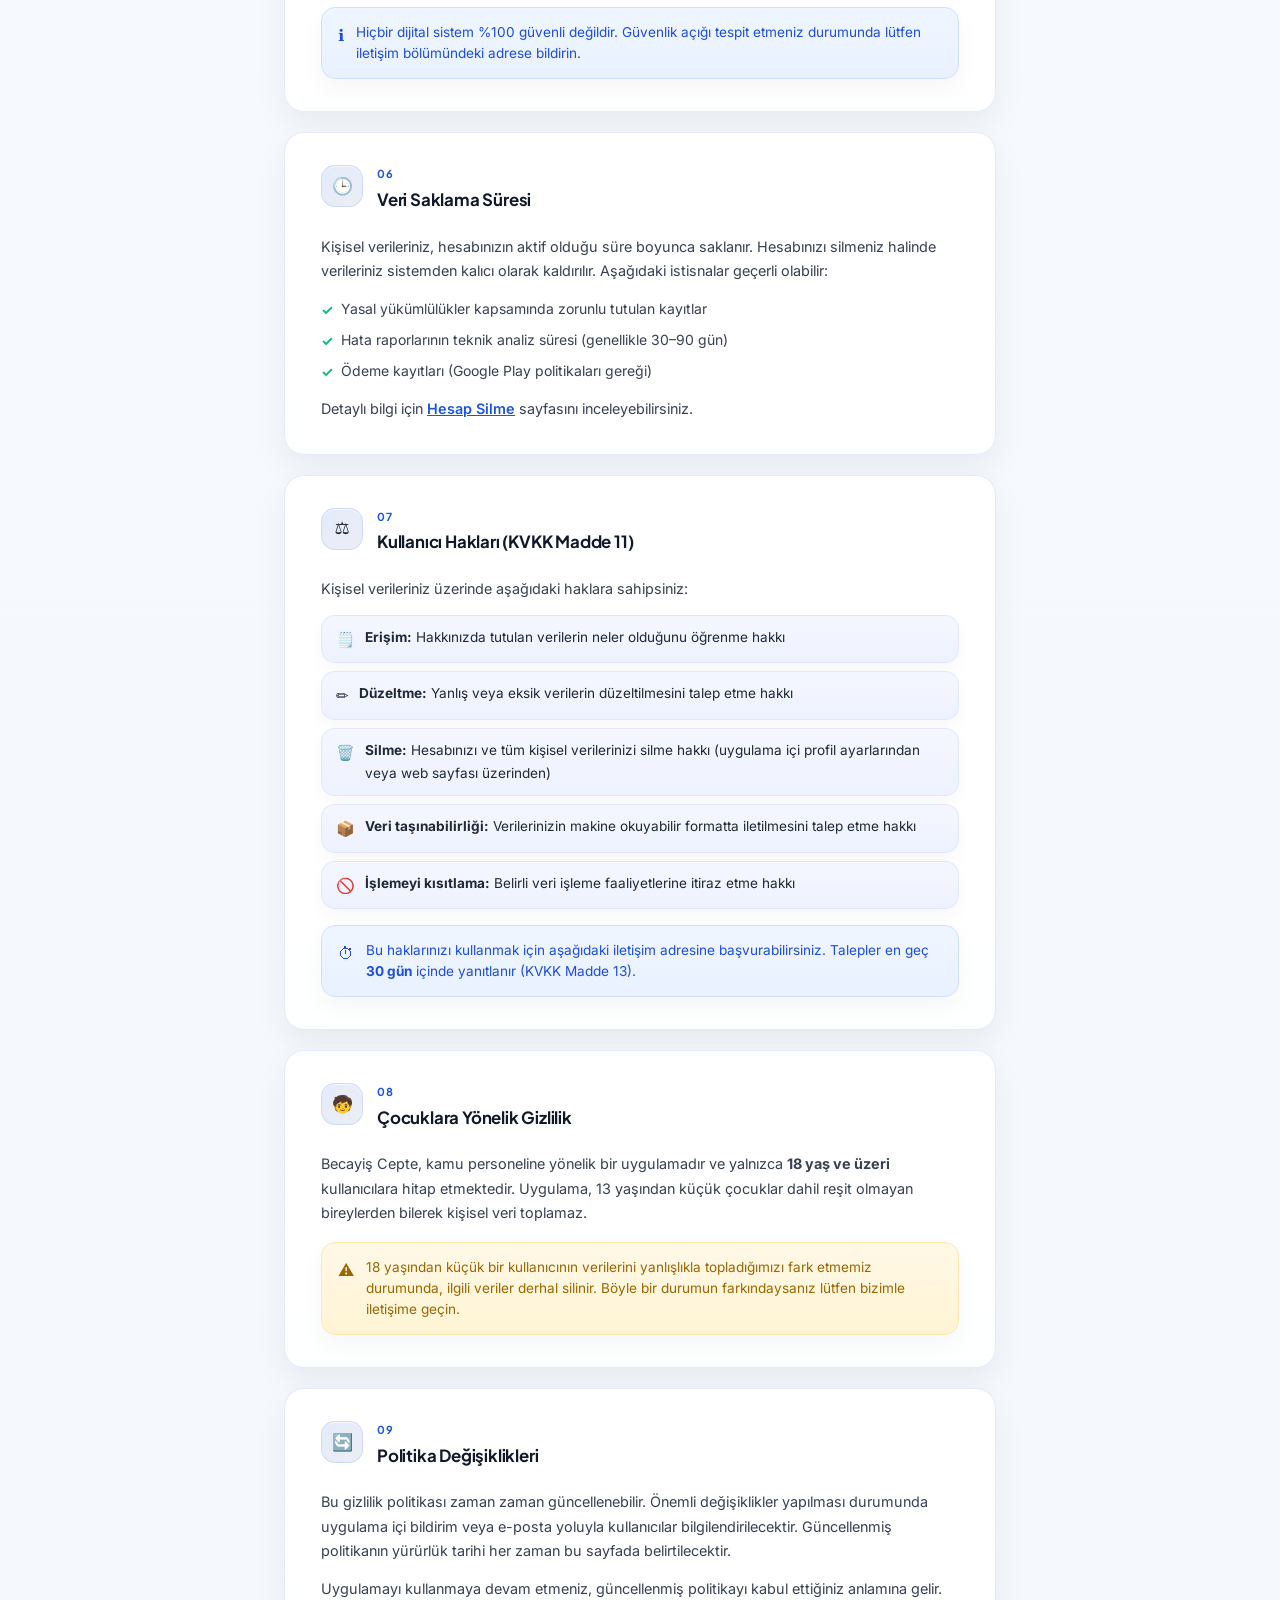
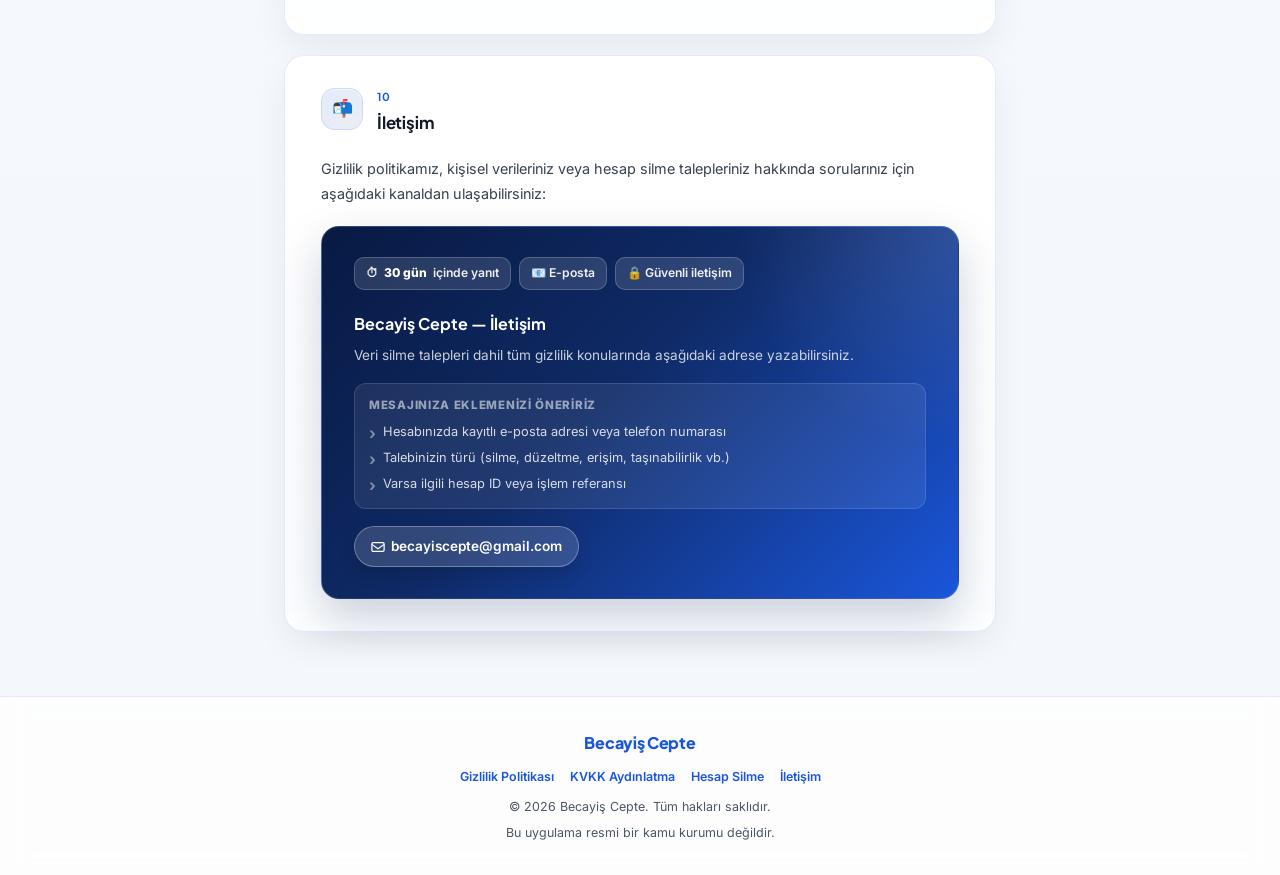
==== commit aa563757: "." ====
--- a/index.html
+++ b/index.html
@@ -10,654 +10,18 @@
   <link rel="preconnect" href="https://fonts.gstatic.com" crossorigin />
   <link href="https://fonts.googleapis.com/css2?family=Inter:wght@400;500;600;700;800&family=Plus+Jakarta+Sans:wght@500;600;700;800&display=swap" rel="stylesheet" />
   <link rel="icon" href="/favicon.svg" type="image/svg+xml" />
-  <link rel="shortcut icon" href="/favicon.svg" type="image/svg+xml" />
-  <style>
-    *, *::before, *::after {
-      box-sizing: border-box;
-      margin: 0;
-      padding: 0;
-    }
-
-    :root {
-      --primary:       #1A56DB;
-      --primary-light: #EBF2FF;
-      --primary-soft:  #EEF2FF;
-      --primary-border:#E0E7FF;
-      --primary-dark:  #0F2A66;
-      --gray-50:  #F9FAFB;
-      --gray-100: #F3F4F6;
-      --gray-200: #E5E7EB;
-      --gray-300: #D1D5DB;
-      --gray-600: #4B5563;
-      --gray-700: #374151;
-      --gray-800: #1F2937;
-      --gray-900: #111827;
-      --success:  #10B981;
-      --amber:    #F59E0B;
-      --white:    #FFFFFF;
-    }
-
-    html { scroll-behavior: smooth; }
-
-    body {
-      font-family: 'Inter', system-ui, -apple-system, sans-serif;
-      background:
-        radial-gradient(circle at top left, rgba(26, 86, 219, 0.12), transparent 32%),
-        radial-gradient(circle at top right, rgba(15, 42, 102, 0.14), transparent 26%),
-        linear-gradient(180deg, #f8fbff 0%, #f4f7fb 100%);
-      color: var(--gray-800);
-      line-height: 1.7;
-      font-size: 15px;
-      position: relative;
-      overflow-x: hidden;
-    }
-
-    body::before {
-      content: "";
-      position: fixed;
-      inset: 0;
-      pointer-events: none;
-      background-image:
-        linear-gradient(rgba(255,255,255,0.45) 1px, transparent 1px),
-        linear-gradient(90deg, rgba(255,255,255,0.35) 1px, transparent 1px);
-      background-size: 28px 28px;
-      mask-image: linear-gradient(180deg, rgba(0,0,0,0.4), rgba(0,0,0,0.08));
-      opacity: 0.35;
-    }
-
-    body::after {
-      content: "";
-      position: fixed;
-      inset: auto 0 0 0;
-      height: 220px;
-      pointer-events: none;
-      background: linear-gradient(180deg, rgba(255,255,255,0), rgba(255,255,255,0.72));
-    }
-
-    h1, h2, h3, .footer-logo, .toc-title, .section-num {
-      font-family: 'Plus Jakarta Sans', 'Inter', system-ui, sans-serif;
-    }
-
-    /* ── HEADER ─────────────────────────────── */
-    header {
-      background:
-        radial-gradient(circle at top right, rgba(255,255,255,0.16), transparent 28%),
-        linear-gradient(135deg, #0b1f4d 0%, var(--primary-dark) 42%, var(--primary) 100%);
-      color: var(--white);
-      padding: 0 1.5rem;
-      position: relative;
-      overflow: hidden;
-    }
-
-    header::before {
-      content: "";
-      position: absolute;
-      inset: 0;
-      background: linear-gradient(135deg, rgba(255,255,255,0.08), transparent 45%);
-      pointer-events: none;
-    }
-
-    .header-inner {
-      max-width: 760px;
-      margin: 0 auto;
-      padding: 3rem 0 3.5rem;
-      position: relative;
-      z-index: 1;
-    }
-
-    .badge {
-      display: inline-flex;
-      align-items: center;
-      gap: 6px;
-      background: rgba(255,255,255,0.15);
-      border: 1px solid rgba(255,255,255,0.25);
-      color: rgba(255,255,255,0.9);
-      font-size: 11px;
-      font-weight: 700;
-      letter-spacing: 0.8px;
-      text-transform: uppercase;
-      padding: 4px 12px;
-      border-radius: 999px;
-      margin-bottom: 1.25rem;
-      backdrop-filter: blur(10px);
-    }
-
-    .badge svg { opacity: 0.85; }
-
-    header h1 {
-      font-size: clamp(1.75rem, 4vw, 2.5rem);
-      font-weight: 800;
-      letter-spacing: -0.5px;
-      line-height: 1.2;
-      margin-bottom: 0.75rem;
-    }
-
-    .header-sub {
-      color: rgba(255,255,255,0.75);
-      font-size: 0.9rem;
-      font-weight: 500;
-      max-width: 54ch;
-    }
-
-    .header-meta {
-      margin-top: 1.75rem;
-      display: flex;
-      flex-wrap: wrap;
-      gap: 1rem;
-    }
-
-    .meta-chip {
-      display: flex;
-      align-items: center;
-      gap: 6px;
-      background: rgba(255,255,255,0.12);
-      border: 1px solid rgba(255,255,255,0.2);
-      border-radius: 8px;
-      padding: 6px 14px;
-      font-size: 12px;
-      font-weight: 600;
-      color: rgba(255,255,255,0.9);
-      backdrop-filter: blur(10px);
-    }
-
-    /* ── TOC ────────────────────────────────── */
-    .toc-wrap {
-      max-width: 760px;
-      margin: 2rem auto 0;
-      padding: 0 1.5rem;
-    }
-
-    .toc {
-      background: rgba(255,255,255,0.9);
-      border: 1px solid rgba(224,231,255,0.9);
-      border-radius: 18px;
-      padding: 1.45rem 1.75rem;
-      box-shadow: 0 16px 40px rgba(26,86,219,0.08);
-      backdrop-filter: blur(16px);
-    }
-
-    .toc-title {
-      font-size: 11px;
-      font-weight: 800;
-      letter-spacing: 0.8px;
-      text-transform: uppercase;
-      color: var(--primary);
-      margin-bottom: 1rem;
-    }
-
-    .toc ol {
-      list-style: none;
-      display: grid;
-      grid-template-columns: repeat(auto-fill, minmax(220px, 1fr));
-      gap: 6px 1.5rem;
-      counter-reset: toc;
-    }
-
-    .toc ol li {
-      counter-increment: toc;
-      display: flex;
-      align-items: baseline;
-      gap: 8px;
-    }
-
-    .toc ol li::before {
-      content: counter(toc, decimal-leading-zero);
-      font-size: 11px;
-      font-weight: 700;
-      color: var(--primary);
-      min-width: 22px;
-    }
-
-    .toc a {
-      color: var(--gray-700);
-      text-decoration: none;
-      font-size: 13px;
-      font-weight: 500;
-      transition: color 0.15s;
-    }
-
-    .toc a:hover {
-      color: var(--primary);
-      text-decoration: underline;
-      text-underline-offset: 3px;
-    }
-
-    /* ── MAIN ───────────────────────────────── */
-    main {
-      max-width: 760px;
-      margin: 2.5rem auto 4rem;
-      padding: 0 1.5rem;
-    }
-
-    /* ── SECTION ────────────────────────────── */
-    .section {
-      background: linear-gradient(180deg, rgba(255,255,255,0.96), rgba(255,255,255,0.9));
-      border: 1px solid rgba(224,231,255,0.82);
-      border-radius: 20px;
-      padding: 2rem 2.25rem;
-      margin-bottom: 1.25rem;
-      box-shadow: 0 14px 32px rgba(17,24,39,0.06);
-      transition: transform 0.2s ease, box-shadow 0.2s ease, border-color 0.2s ease;
-      backdrop-filter: blur(8px);
-    }
-
-    .section:hover {
-      transform: translateY(-2px);
-      box-shadow: 0 18px 40px rgba(26,86,219,0.1);
-      border-color: rgba(170, 184, 255, 0.9);
-    }
-
-    .section-header {
-      display: flex;
-      align-items: flex-start;
-      gap: 14px;
-      margin-bottom: 1.25rem;
-    }
-
-    .section-icon {
-      flex-shrink: 0;
-      width: 42px;
-      height: 42px;
-      background: linear-gradient(135deg, rgba(26,86,219,0.12), rgba(15,42,102,0.08));
-      border: 1px solid rgba(26,86,219,0.12);
-      border-radius: 14px;
-      display: flex;
-      align-items: center;
-      justify-content: center;
-      font-size: 17px;
-      box-shadow: inset 0 1px 0 rgba(255,255,255,0.6);
-    }
-
-    .section-title-group { flex: 1; }
-
-    .section-num {
-      font-size: 11px;
-      font-weight: 700;
-      letter-spacing: 0.6px;
-      text-transform: uppercase;
-      color: var(--primary);
-      margin-bottom: 2px;
-    }
-
-    .section h2 {
-      font-size: 1.05rem;
-      font-weight: 700;
-      color: var(--gray-900);
-      letter-spacing: -0.2px;
-    }
-
-    .section p {
-      color: var(--gray-700);
-      margin-bottom: 0.85rem;
-      font-size: 0.9rem;
-    }
-
-    .section p:last-child { margin-bottom: 0; }
-
-    /* ── DATA TABLE ─────────────────────────── */
-    .data-grid {
-      display: grid;
-      gap: 8px;
-      margin-top: 0.5rem;
-      margin-bottom: 1rem;
-    }
-
-    .data-row {
-      display: flex;
-      align-items: flex-start;
-      gap: 10px;
-      background: linear-gradient(180deg, #fbfdff, #f6f9ff);
-      border: 1px solid rgba(224,231,255,0.95);
-      border-radius: 14px;
-      padding: 10px 14px;
-      box-shadow: 0 8px 18px rgba(17,24,39,0.03);
-    }
-
-    .data-dot {
-      width: 10px;
-      height: 10px;
-      border-radius: 50%;
-      background: linear-gradient(135deg, var(--primary), #7c93ff);
-      margin-top: 5px;
-      flex-shrink: 0;
-      box-shadow: 0 0 0 4px rgba(26,86,219,0.08);
-    }
-
-    .data-label {
-      font-size: 0.82rem;
-      font-weight: 700;
-      color: var(--gray-900);
-      margin-bottom: 1px;
-    }
-
-    .data-desc {
-      font-size: 0.8rem;
-      color: var(--gray-600);
-      line-height: 1.5;
-    }
-
-    /* ── CALLOUT ────────────────────────────── */
-    .callout {
-      display: flex;
-      gap: 12px;
-      padding: 14px 16px;
-      border-radius: 14px;
-      margin-top: 1rem;
-      font-size: 0.85rem;
-      line-height: 1.55;
-      box-shadow: 0 10px 24px rgba(17,24,39,0.04);
-    }
-
-    .callout-info {
-      background: linear-gradient(180deg, #eff6ff, #e9f1ff);
-      border: 1px solid #cfe0ff;
-      color: #1d4ed8;
-    }
-
-    .callout-success {
-      background: linear-gradient(180deg, #ecfdf5, #e3fbef);
-      border: 1px solid #c7f5de;
-      color: #047857;
-    }
-
-    .callout-amber {
-      background: linear-gradient(180deg, #fff8e6, #fff4d4);
-      border: 1px solid #fde8ab;
-      color: #9a6700;
-    }
-
-    .callout-icon { font-size: 16px; flex-shrink: 0; margin-top: 1px; }
-    .callout strong { font-weight: 700; }
-
-    /* ── INLINE LIST ────────────────────────── */
-    ul.check-list {
-      list-style: none;
-      margin-top: 0.5rem;
-      display: flex;
-      flex-direction: column;
-      gap: 6px;
-    }
-
-    ul.check-list li {
-      display: flex;
-      align-items: flex-start;
-      gap: 8px;
-      font-size: 0.875rem;
-      color: var(--gray-700);
-    }
-
-    ul.check-list li::before {
-      content: "✓";
-      font-weight: 700;
-      color: var(--success);
-      flex-shrink: 0;
-      margin-top: 1px;
-    }
-
-    /* ── RIGHT SECTION ──────────────────────── */
-    .right-list {
-      list-style: none;
-      display: flex;
-      flex-direction: column;
-      gap: 8px;
-      margin-top: 0.5rem;
-    }
-
-    .right-list li {
-      display: flex;
-      align-items: flex-start;
-      gap: 10px;
-      background: linear-gradient(180deg, #f5f7ff, #eef2ff);
-      border: 1px solid rgba(224,231,255,0.92);
-      border-radius: 14px;
-      padding: 10px 14px;
-      font-size: 0.85rem;
-      color: var(--gray-800);
-      box-shadow: 0 8px 18px rgba(17,24,39,0.03);
-    }
-
-    .right-list li span.icon {
-      font-size: 15px;
-      flex-shrink: 0;
-      margin-top: 1px;
-    }
-
-    /* ── CONTACT CARD ───────────────────────── */
-    .contact-card {
-      background:
-        radial-gradient(circle at top right, rgba(255,255,255,0.12), transparent 30%),
-        linear-gradient(135deg, #081a43 0%, var(--primary-dark) 45%, var(--primary) 100%);
-      border-radius: 18px;
-      padding: 1.9rem 2rem;
-      color: var(--white);
-      margin-top: 1.25rem;
-      box-shadow: 0 20px 46px rgba(15,42,102,0.22);
-      border: 1px solid rgba(255,255,255,0.14);
-    }
-
-    .contact-stats {
-      display: flex;
-      flex-wrap: wrap;
-      gap: 8px;
-      margin-bottom: 1.25rem;
-    }
-
-    .contact-stat {
-      display: flex;
-      align-items: center;
-      gap: 6px;
-      background: rgba(255,255,255,0.13);
-      border: 1px solid rgba(255,255,255,0.2);
-      border-radius: 10px;
-      padding: 5px 11px;
-      font-size: 0.76rem;
-      font-weight: 600;
-      color: rgba(255,255,255,0.92);
-      letter-spacing: 0.1px;
-    }
-
-    .contact-stat .stat-val {
-      color: #fff;
-      font-weight: 800;
-    }
-
-    .contact-card h3 {
-      font-size: 1rem;
-      font-weight: 700;
-      margin-bottom: 0.4rem;
-    }
-
-    .contact-card > p {
-      font-size: 0.85rem;
-      color: rgba(255,255,255,0.78);
-      margin-bottom: 1rem;
-    }
-
-    .contact-divider {
-      height: 1px;
-      background: rgba(255,255,255,0.12);
-      margin: 1rem 0;
-    }
-
-    .contact-tips {
-      background: rgba(255,255,255,0.08);
-      border: 1px solid rgba(255,255,255,0.13);
-      border-radius: 12px;
-      padding: 12px 14px;
-      margin-bottom: 1.1rem;
-    }
-
-    .contact-tips-title {
-      font-size: 0.72rem;
-      font-weight: 800;
-      color: rgba(255,255,255,0.55);
-      text-transform: uppercase;
-      letter-spacing: 0.7px;
-      margin-bottom: 8px;
-    }
-
-    .contact-tips ul {
-      list-style: none;
-      display: flex;
-      flex-direction: column;
-      gap: 5px;
-    }
-
-    .contact-tips li {
-      font-size: 0.8rem;
-      color: rgba(255,255,255,0.82);
-      display: flex;
-      align-items: flex-start;
-      gap: 7px;
-      line-height: 1.45;
-    }
-
-    .contact-tips li::before {
-      content: "›";
-      font-size: 1rem;
-      font-weight: 700;
-      color: rgba(255,255,255,0.45);
-      flex-shrink: 0;
-      line-height: 1.3;
-    }
-
-    .contact-link {
-      display: inline-flex;
-      align-items: center;
-      gap: 6px;
-      background: rgba(255,255,255,0.15);
-      border: 1px solid rgba(255,255,255,0.3);
-      color: var(--white);
-      text-decoration: none;
-      font-size: 0.85rem;
-      font-weight: 600;
-      padding: 8px 16px;
-      border-radius: 999px;
-      transition: transform 0.15s, background 0.15s, box-shadow 0.15s;
-      box-shadow: 0 8px 18px rgba(0,0,0,0.12);
-      max-width: 100%;
-      overflow-wrap: anywhere;
-    }
-
-    .contact-link:hover {
-      background: rgba(255,255,255,0.26);
-      transform: translateY(-1px);
-    }
-
-    /* ── FOOTER ─────────────────────────────── */
-    footer {
-      background: rgba(255,255,255,0.78);
-      border-top: 1px solid rgba(224,231,255,0.9);
-      padding: 2rem 1.5rem;
-      text-align: center;
-      backdrop-filter: blur(14px);
-    }
-
-    .footer-inner {
-      max-width: 760px;
-      margin: 0 auto;
-    }
-
-    .footer-logo {
-      font-size: 1rem;
-      font-weight: 800;
-      color: var(--primary);
-      letter-spacing: -0.3px;
-      margin-bottom: 0.4rem;
-    }
-
-    footer p {
-      font-size: 0.78rem;
-      color: var(--gray-600);
-    }
-
-    footer a { color: var(--primary); text-decoration: none; }
-    footer a:hover { text-decoration: underline; }
-
-    /* ── RESPONSIVE ─────────────────────────── */
-    @media (max-width: 900px) {
-      .toc ol {
-        grid-template-columns: 1fr 1fr;
-        gap: 8px 1rem;
-      }
-
-      .section {
-        padding: 1.8rem 1.6rem;
-      }
-    }
-
-    @media (max-width: 680px) {
-      .header-meta {
-        gap: 0.6rem;
-      }
-
-      .meta-chip {
-        width: 100%;
-        justify-content: center;
-      }
-
-      .toc-wrap,
-      main,
-      footer {
-        padding-left: 1rem;
-        padding-right: 1rem;
-      }
-
-      .toc {
-        padding: 1.25rem 1.1rem;
-      }
-
-      .toc ol {
-        grid-template-columns: 1fr;
-      }
-
-      .section {
-        padding: 1.45rem 1.15rem;
-        border-radius: 16px;
-      }
-
-      .section-header {
-        flex-direction: column;
-        gap: 10px;
-      }
-
-      .callout,
-      .data-row,
-      .right-list li {
-        border-radius: 12px;
-      }
-
-      .contact-card {
-        padding: 1.5rem 1.1rem;
-      }
-
-      .contact-link {
-        width: 100%;
-        justify-content: center;
-      }
-    }
-
-    @media (max-width: 420px) {
-      body {
-        font-size: 14px;
-      }
-
-      header h1 {
-        font-size: 1.65rem;
-      }
-
-      .badge {
-        font-size: 10px;
-        padding: 4px 10px;
-      }
-    }
-  </style>
+  <link rel="stylesheet" href="/style.css" />
 </head>
 <body>
 
   <!-- HEADER -->
   <header>
     <div class="header-inner">
+      <nav class="topnav" aria-label="Sayfalar">
+        <a href="/gizlilik" class="active">Gizlilik Politikası</a>
+        <a href="/kvkk">KVKK Aydınlatma</a>
+        <a href="/hesap-sil">Hesap Silme</a>
+      </nav>
       <div class="badge">
         <svg width="11" height="11" viewBox="0 0 16 16" fill="none"><path d="M8 1L10.2 5.5L15 6.2L11.5 9.6L12.4 14.4L8 12L3.6 14.4L4.5 9.6L1 6.2L5.8 5.5L8 1Z" fill="white"/></svg>
         Resmi Gizlilik Politikası
@@ -681,29 +45,28 @@
     </div>
   </header>
 
-  <!-- TABLE OF CONTENTS -->
+  <!-- TOC -->
   <div class="toc-wrap">
     <nav class="toc" aria-label="İçindekiler">
       <div class="toc-title">İçindekiler</div>
       <ol>
         <li><a href="#section-1">Genel Bilgiler</a></li>
         <li><a href="#section-2">Toplanan Veriler</a></li>
-        <li><a href="#section-3">Verilerin Kullanım Amacı</a></li>
+        <li><a href="#section-3">Kullanım Amacı</a></li>
         <li><a href="#section-4">Veri Paylaşımı</a></li>
         <li><a href="#section-5">Veri Güvenliği</a></li>
-        <li><a href="#section-6">Veri Saklama Süresi</a></li>
+        <li><a href="#section-6">Saklama Süresi</a></li>
         <li><a href="#section-7">Kullanıcı Hakları</a></li>
-        <li><a href="#section-8">Çocuklara Yönelik Gizlilik</a></li>
+        <li><a href="#section-8">Çocuklara Yönelik</a></li>
         <li><a href="#section-9">Politika Değişiklikleri</a></li>
         <li><a href="#section-10">İletişim</a></li>
       </ol>
     </nav>
   </div>
 
-  <!-- MAIN CONTENT -->
+  <!-- MAIN -->
   <main>
 
-    <!-- 1. GENEL -->
     <section class="section" id="section-1">
       <div class="section-header">
         <div class="section-icon">🏛️</div>
@@ -720,14 +83,13 @@
       </p>
       <div class="callout callout-info">
         <span class="callout-icon">ℹ️</span>
-        <span>Bu politika, <strong>Google Play Kullanıcı Verileri Politikası</strong> ve Türk kişisel veri koruma mevzuatı çerçevesinde hazırlanmıştır.</span>
-      </div>
-    </section>
-
-    <!-- 2. TOPLANAN VERİLER -->
+        <span>Bu politika, <strong>Google Play Kullanıcı Verileri Politikası</strong> ve <strong>6698 sayılı KVKK</strong> çerçevesinde hazırlanmıştır.</span>
+      </div>
+    </section>
+
     <section class="section" id="section-2">
       <div class="section-header">
-        <div class="section-icon">🗂️</div>
+        <div class="section-icon">🗃️</div>
         <div class="section-title-group">
           <div class="section-num">02</div>
           <h2>Toplanan Kişisel Veriler</h2>
@@ -739,7 +101,7 @@
         <div class="data-row">
           <div class="data-dot"></div>
           <div>
-            <div class="data-label">Kimlik &amp; İletişim Bilgileri</div>
+            <div class="data-label">Kimlik & İletişim Bilgileri</div>
             <div class="data-desc">Ad, soyad, e-posta adresi ve telefon numarası. Hesap oluşturma, SMS/OTP doğrulama ve şifre sıfırlama süreçleri için gereklidir.</div>
           </div>
         </div>
@@ -768,18 +130,17 @@
           <div class="data-dot"></div>
           <div>
             <div class="data-label">Uygulama Etkinliği</div>
-            <div class="data-desc">Hata raporları ve performans verileri (Sentry aracılığıyla). Bu veriler kişisel kimlikle ilişkilendirilmeden anonim olarak toplanabilir.</div>
+            <div class="data-desc">Hata raporları ve performans verileri (Sentry aracılığıyla). Telefon/e-posta gibi PII verileri otomatik olarak maskelenerek gönderilir.</div>
           </div>
         </div>
       </div>
 
       <div class="callout callout-success">
-        <span class="callout-icon">✅</span>
-        <span><strong>Toplanmayan veriler:</strong> GPS / hassas konum, kamera, mikrofon, rehber, fotoğraf erişimi talep edilmez.</span>
-      </div>
-    </section>
-
-    <!-- 3. KULLANIM AMACI -->
+        <span class="callout-icon">✓</span>
+        <span><strong>Toplanmayan veriler:</strong> GPS / hassas konum, kamera, mikrofon, rehber, fotoğraf, takvim, sağlık, biyometrik veri.</span>
+      </div>
+    </section>
+
     <section class="section" id="section-3">
       <div class="section-header">
         <div class="section-icon">🎯</div>
@@ -804,7 +165,6 @@
       </div>
     </section>
 
-    <!-- 4. VERİ PAYLAŞIMI -->
     <section class="section" id="section-4">
       <div class="section-header">
         <div class="section-icon">🔗</div>
@@ -819,22 +179,29 @@
         <div class="data-row">
           <div class="data-dot"></div>
           <div>
-            <div class="data-label">Supabase (Veritabanı &amp; Kimlik Doğrulama)</div>
-            <div class="data-desc">Kullanıcı hesapları, ilan verileri ve oturum bilgileri Supabase altyapısında saklanır. Supabase, SOC 2 Type II sertifikalı bir sağlayıcıdır.</div>
-          </div>
-        </div>
-        <div class="data-row">
-          <div class="data-dot"></div>
-          <div>
-            <div class="data-label">Google Play (Ödeme)</div>
-            <div class="data-desc">Uygulama içi satın alma işlemleri Google Play altyapısı üzerinden gerçekleşir. Ödeme bilgileri uygulama sunucularımıza iletilmez.</div>
+            <div class="data-label">Supabase (Veritabanı & Kimlik Doğrulama)</div>
+            <div class="data-desc">Kullanıcı hesapları, ilan verileri ve oturum bilgileri Supabase altyapısında saklanır. Supabase, SOC 2 Type II sertifikalı bir sağlayıcıdır. Veriler AB bölgesinde barındırılır.</div>
+          </div>
+        </div>
+        <div class="data-row">
+          <div class="data-dot"></div>
+          <div>
+            <div class="data-label">Twilio (SMS Doğrulama)</div>
+            <div class="data-desc">Telefon numarası doğrulaması için Twilio Verify servisi kullanılır. Numara, OTP gönderimi süresince Twilio ile paylaşılır.</div>
+          </div>
+        </div>
+        <div class="data-row">
+          <div class="data-dot"></div>
+          <div>
+            <div class="data-label">Google Play (Ödeme + Bildirim)</div>
+            <div class="data-desc">Uygulama içi satın alma Google Play Billing üzerinden, push bildirimleri Firebase Cloud Messaging (FCM) üzerinden gerçekleşir.</div>
           </div>
         </div>
         <div class="data-row">
           <div class="data-dot"></div>
           <div>
             <div class="data-label">Sentry (Hata Takibi)</div>
-            <div class="data-desc">Uygulama çökmesi ve hata raporları Sentry platformuna iletilir. Bu raporlar teknik hata bilgisi içerir; kişisel tanımlayıcı veri gönderilmemeye özen gösterilir.</div>
+            <div class="data-desc">Uygulama çökmesi ve hata raporları Sentry'ye iletilir. Telefon/e-posta gibi PII verileri otomatik maskelenir.</div>
           </div>
         </div>
       </div>
@@ -842,7 +209,6 @@
       <p>Yasal zorunluluk durumunda (mahkeme kararı vb.) yetkili mercilerle paylaşım yapılabilir.</p>
     </section>
 
-    <!-- 5. GÜVENLİK -->
     <section class="section" id="section-5">
       <div class="section-header">
         <div class="section-icon">🔒</div>
@@ -854,10 +220,11 @@
       <p>Verilerinizin güvenliği için aşağıdaki teknik ve idari önlemler alınmaktadır:</p>
       <ul class="check-list">
         <li>Tüm veri iletimi HTTPS / TLS şifrelemesiyle korunur</li>
-        <li>Şifreler düz metin olarak saklanmaz; güvenli hash algoritmaları kullanılır</li>
+        <li>Şifreler düz metin olarak saklanmaz; bcrypt hash algoritması kullanılır</li>
         <li>Sızdırılmış şifre koruması (Supabase Leaked Password Protection) aktiftir</li>
-        <li>SMS/OTP ile iki adımlı telefon doğrulama zorunlu tutulur</li>
-        <li>Yetkisiz erişim girişimleri Supabase güvenlik katmanı tarafından izlenir</li>
+        <li>SMS/OTP ile iki adımlı telefon doğrulama zorunludur</li>
+        <li>Row Level Security (RLS) ile veriler kullanıcı bazında izole edilir</li>
+        <li>SMS ve şifre sıfırlama akışlarında çift katmanlı rate limiting uygulanır</li>
       </ul>
       <div class="callout callout-info">
         <span class="callout-icon">ℹ️</span>
@@ -865,10 +232,9 @@
       </div>
     </section>
 
-    <!-- 6. SAKLAMA SÜRESİ -->
     <section class="section" id="section-6">
       <div class="section-header">
-        <div class="section-icon">📅</div>
+        <div class="section-icon">🕒</div>
         <div class="section-title-group">
           <div class="section-num">06</div>
           <h2>Veri Saklama Süresi</h2>
@@ -882,21 +248,23 @@
         <li>Hata raporlarının teknik analiz süresi (genellikle 30–90 gün)</li>
         <li>Ödeme kayıtları (Google Play politikaları gereği)</li>
       </ul>
-    </section>
-
-    <!-- 7. KULLANICI HAKLARI -->
+      <p style="margin-top:0.85rem;">
+        Detaylı bilgi için <a href="/hesap-sil" style="color:var(--primary);font-weight:600;">Hesap Silme</a> sayfasını inceleyebilirsiniz.
+      </p>
+    </section>
+
     <section class="section" id="section-7">
       <div class="section-header">
         <div class="section-icon">⚖️</div>
         <div class="section-title-group">
           <div class="section-num">07</div>
-          <h2>Kullanıcı Hakları</h2>
+          <h2>Kullanıcı Hakları (KVKK Madde 11)</h2>
         </div>
       </div>
       <p>Kişisel verileriniz üzerinde aşağıdaki haklara sahipsiniz:</p>
       <ul class="right-list">
         <li>
-          <span class="icon">👁️</span>
+          <span class="icon">🗒️</span>
           <span><strong>Erişim:</strong> Hakkınızda tutulan verilerin neler olduğunu öğrenme hakkı</span>
         </li>
         <li>
@@ -905,7 +273,7 @@
         </li>
         <li>
           <span class="icon">🗑️</span>
-          <span><strong>Silme:</strong> Hesabınızı ve tüm kişisel verilerinizi silme hakkı (uygulama içi profil ayarlarından veya e-posta ile talep yoluyla)</span>
+          <span><strong>Silme:</strong> Hesabınızı ve tüm kişisel verilerinizi silme hakkı (uygulama içi profil ayarlarından veya web sayfası üzerinden)</span>
         </li>
         <li>
           <span class="icon">📦</span>
@@ -916,13 +284,12 @@
           <span><strong>İşlemeyi kısıtlama:</strong> Belirli veri işleme faaliyetlerine itiraz etme hakkı</span>
         </li>
       </ul>
-      <div class="callout callout-info" style="margin-top: 1rem;">
+      <div class="callout callout-info" style="margin-top:1rem;">
         <span class="callout-icon">⏱</span>
-        <span>Bu haklarınızı kullanmak için aşağıdaki iletişim adresine başvurabilirsiniz. Talepler en geç <strong>15 gün</strong> içinde yanıtlanır.</span>
-      </div>
-    </section>
-
-    <!-- 8. ÇOCUKLAR -->
+        <span>Bu haklarınızı kullanmak için aşağıdaki iletişim adresine başvurabilirsiniz. Talepler en geç <strong>30 gün</strong> içinde yanıtlanır (KVKK Madde 13).</span>
+      </div>
+    </section>
+
     <section class="section" id="section-8">
       <div class="section-header">
         <div class="section-icon">🧒</div>
@@ -940,7 +307,6 @@
       </div>
     </section>
 
-    <!-- 9. DEĞİŞİKLİKLER -->
     <section class="section" id="section-9">
       <div class="section-header">
         <div class="section-icon">🔄</div>
@@ -957,7 +323,6 @@
       </p>
     </section>
 
-    <!-- 10. İLETİŞİM -->
     <section class="section" id="section-10">
       <div class="section-header">
         <div class="section-icon">📬</div>
@@ -971,11 +336,11 @@
       </p>
       <div class="contact-card">
         <div class="contact-stats">
-          <div class="contact-stat">⏱ <span class="stat-val">15 gün</span> içinde yanıt</div>
-          <div class="contact-stat">📧 E-posta ile iletişim</div>
+          <div class="contact-stat">⏱ <span class="stat-val">30 gün</span> içinde yanıt</div>
+          <div class="contact-stat">📧 E-posta</div>
           <div class="contact-stat">🔒 Güvenli iletişim</div>
         </div>
-        <h3>Becayiş Cepte — Geliştirici İletişim</h3>
+        <h3>Becayiş Cepte — İletişim</h3>
         <p>Veri silme talepleri dahil tüm gizlilik konularında aşağıdaki adrese yazabilirsiniz.</p>
         <div class="contact-tips">
           <div class="contact-tips-title">Mesajınıza eklemenizi öneririz</div>
@@ -994,14 +359,19 @@
 
   </main>
 
-  <!-- FOOTER -->
   <footer>
     <div class="footer-inner">
       <div class="footer-logo">Becayiş Cepte</div>
+      <div class="footer-links">
+        <a href="/gizlilik">Gizlilik Politikası</a>
+        <a href="/kvkk">KVKK Aydınlatma</a>
+        <a href="/hesap-sil">Hesap Silme</a>
+        <a href="mailto:becayiscepte@gmail.com">İletişim</a>
+      </div>
       <p>© 2026 Becayiş Cepte. Tüm hakları saklıdır.</p>
-      <p style="margin-top: 4px;">Bu uygulama resmi bir kamu kurumu değildir. &nbsp;·&nbsp; <a href="mailto:becayiscepte@gmail.com">İletişim</a></p>
+      <p style="margin-top:4px;">Bu uygulama resmi bir kamu kurumu değildir.</p>
     </div>
   </footer>
 
 </body>
-</html>+</html>
--- a/style.css
+++ b/style.css
@@ -0,0 +1,712 @@
+/* Becayiş Cepte — Yasal sayfalar paylaşımlı stiller */
+*, *::before, *::after {
+  box-sizing: border-box;
+  margin: 0;
+  padding: 0;
+}
+
+:root {
+  --primary:        #1A56DB;
+  --primary-light:  #EBF2FF;
+  --primary-soft:   #EEF2FF;
+  --primary-border: #E0E7FF;
+  --primary-dark:   #0F2A66;
+  --gray-50:  #F9FAFB;
+  --gray-100: #F3F4F6;
+  --gray-200: #E5E7EB;
+  --gray-300: #D1D5DB;
+  --gray-600: #4B5563;
+  --gray-700: #374151;
+  --gray-800: #1F2937;
+  --gray-900: #111827;
+  --success:  #10B981;
+  --amber:    #F59E0B;
+  --error:    #EF4444;
+  --white:    #FFFFFF;
+}
+
+html { scroll-behavior: smooth; }
+
+body {
+  font-family: 'Inter', system-ui, -apple-system, sans-serif;
+  background:
+    radial-gradient(circle at top left, rgba(26, 86, 219, 0.12), transparent 32%),
+    radial-gradient(circle at top right, rgba(15, 42, 102, 0.14), transparent 26%),
+    linear-gradient(180deg, #f8fbff 0%, #f4f7fb 100%);
+  color: var(--gray-800);
+  line-height: 1.7;
+  font-size: 15px;
+  position: relative;
+  overflow-x: hidden;
+}
+
+body::before {
+  content: "";
+  position: fixed;
+  inset: 0;
+  pointer-events: none;
+  background-image:
+    linear-gradient(rgba(255,255,255,0.45) 1px, transparent 1px),
+    linear-gradient(90deg, rgba(255,255,255,0.35) 1px, transparent 1px);
+  background-size: 28px 28px;
+  mask-image: linear-gradient(180deg, rgba(0,0,0,0.4), rgba(0,0,0,0.08));
+  opacity: 0.35;
+}
+
+body::after {
+  content: "";
+  position: fixed;
+  inset: auto 0 0 0;
+  height: 220px;
+  pointer-events: none;
+  background: linear-gradient(180deg, rgba(255,255,255,0), rgba(255,255,255,0.72));
+}
+
+h1, h2, h3, .footer-logo, .toc-title, .section-num {
+  font-family: 'Plus Jakarta Sans', 'Inter', system-ui, sans-serif;
+}
+
+/* HEADER */
+header {
+  background:
+    radial-gradient(circle at top right, rgba(255,255,255,0.16), transparent 28%),
+    linear-gradient(135deg, #0b1f4d 0%, var(--primary-dark) 42%, var(--primary) 100%);
+  color: var(--white);
+  padding: 0 1.5rem;
+  position: relative;
+  overflow: hidden;
+}
+
+header::before {
+  content: "";
+  position: absolute;
+  inset: 0;
+  background: linear-gradient(135deg, rgba(255,255,255,0.08), transparent 45%);
+  pointer-events: none;
+}
+
+.header-inner {
+  max-width: 760px;
+  margin: 0 auto;
+  padding: 3rem 0 3.5rem;
+  position: relative;
+  z-index: 1;
+}
+
+.badge {
+  display: inline-flex;
+  align-items: center;
+  gap: 6px;
+  background: rgba(255,255,255,0.15);
+  border: 1px solid rgba(255,255,255,0.25);
+  color: rgba(255,255,255,0.9);
+  font-size: 11px;
+  font-weight: 700;
+  letter-spacing: 0.8px;
+  text-transform: uppercase;
+  padding: 4px 12px;
+  border-radius: 999px;
+  margin-bottom: 1.25rem;
+  backdrop-filter: blur(10px);
+}
+
+header h1 {
+  font-size: clamp(1.75rem, 4vw, 2.5rem);
+  font-weight: 800;
+  letter-spacing: -0.5px;
+  line-height: 1.2;
+  margin-bottom: 0.75rem;
+}
+
+.header-sub {
+  color: rgba(255,255,255,0.75);
+  font-size: 0.9rem;
+  font-weight: 500;
+  max-width: 54ch;
+}
+
+.header-meta {
+  margin-top: 1.75rem;
+  display: flex;
+  flex-wrap: wrap;
+  gap: 1rem;
+}
+
+.meta-chip {
+  display: flex;
+  align-items: center;
+  gap: 6px;
+  background: rgba(255,255,255,0.12);
+  border: 1px solid rgba(255,255,255,0.2);
+  border-radius: 8px;
+  padding: 6px 14px;
+  font-size: 12px;
+  font-weight: 600;
+  color: rgba(255,255,255,0.9);
+  backdrop-filter: blur(10px);
+}
+
+/* TOP NAV */
+.topnav {
+  display: flex;
+  flex-wrap: wrap;
+  gap: 8px;
+  margin-bottom: 1.5rem;
+}
+
+.topnav a {
+  display: inline-flex;
+  align-items: center;
+  gap: 6px;
+  background: rgba(255,255,255,0.12);
+  border: 1px solid rgba(255,255,255,0.2);
+  color: rgba(255,255,255,0.92);
+  text-decoration: none;
+  font-size: 12px;
+  font-weight: 600;
+  padding: 6px 12px;
+  border-radius: 999px;
+  backdrop-filter: blur(10px);
+  transition: background 0.15s;
+}
+
+.topnav a:hover { background: rgba(255,255,255,0.22); }
+.topnav a.active {
+  background: rgba(255,255,255,0.25);
+  border-color: rgba(255,255,255,0.4);
+  color: var(--white);
+}
+
+/* TOC */
+.toc-wrap {
+  max-width: 760px;
+  margin: 2rem auto 0;
+  padding: 0 1.5rem;
+}
+
+.toc {
+  background: rgba(255,255,255,0.9);
+  border: 1px solid rgba(224,231,255,0.9);
+  border-radius: 18px;
+  padding: 1.45rem 1.75rem;
+  box-shadow: 0 16px 40px rgba(26,86,219,0.08);
+  backdrop-filter: blur(16px);
+}
+
+.toc-title {
+  font-size: 11px;
+  font-weight: 800;
+  letter-spacing: 0.8px;
+  text-transform: uppercase;
+  color: var(--primary);
+  margin-bottom: 1rem;
+}
+
+.toc ol {
+  list-style: none;
+  display: grid;
+  grid-template-columns: repeat(auto-fill, minmax(220px, 1fr));
+  gap: 6px 1.5rem;
+  counter-reset: toc;
+}
+
+.toc ol li {
+  counter-increment: toc;
+  display: flex;
+  align-items: baseline;
+  gap: 8px;
+}
+
+.toc ol li::before {
+  content: counter(toc, decimal-leading-zero);
+  font-size: 11px;
+  font-weight: 700;
+  color: var(--primary);
+  min-width: 22px;
+}
+
+.toc a {
+  color: var(--gray-700);
+  text-decoration: none;
+  font-size: 13px;
+  font-weight: 500;
+  transition: color 0.15s;
+}
+
+.toc a:hover {
+  color: var(--primary);
+  text-decoration: underline;
+  text-underline-offset: 3px;
+}
+
+/* MAIN */
+main {
+  max-width: 760px;
+  margin: 2.5rem auto 4rem;
+  padding: 0 1.5rem;
+}
+
+/* SECTION */
+.section {
+  background: linear-gradient(180deg, rgba(255,255,255,0.96), rgba(255,255,255,0.9));
+  border: 1px solid rgba(224,231,255,0.82);
+  border-radius: 20px;
+  padding: 2rem 2.25rem;
+  margin-bottom: 1.25rem;
+  box-shadow: 0 14px 32px rgba(17,24,39,0.06);
+  transition: transform 0.2s ease, box-shadow 0.2s ease, border-color 0.2s ease;
+  backdrop-filter: blur(8px);
+}
+
+.section:hover {
+  transform: translateY(-2px);
+  box-shadow: 0 18px 40px rgba(26,86,219,0.1);
+  border-color: rgba(170, 184, 255, 0.9);
+}
+
+.section-header {
+  display: flex;
+  align-items: flex-start;
+  gap: 14px;
+  margin-bottom: 1.25rem;
+}
+
+.section-icon {
+  flex-shrink: 0;
+  width: 42px;
+  height: 42px;
+  background: linear-gradient(135deg, rgba(26,86,219,0.12), rgba(15,42,102,0.08));
+  border: 1px solid rgba(26,86,219,0.12);
+  border-radius: 14px;
+  display: flex;
+  align-items: center;
+  justify-content: center;
+  font-size: 17px;
+  box-shadow: inset 0 1px 0 rgba(255,255,255,0.6);
+}
+
+.section-title-group { flex: 1; }
+
+.section-num {
+  font-size: 11px;
+  font-weight: 700;
+  letter-spacing: 0.6px;
+  text-transform: uppercase;
+  color: var(--primary);
+  margin-bottom: 2px;
+}
+
+.section h2 {
+  font-size: 1.05rem;
+  font-weight: 700;
+  color: var(--gray-900);
+  letter-spacing: -0.2px;
+}
+
+.section p {
+  color: var(--gray-700);
+  margin-bottom: 0.85rem;
+  font-size: 0.9rem;
+}
+
+.section p:last-child { margin-bottom: 0; }
+
+.section h3 {
+  font-size: 0.95rem;
+  font-weight: 700;
+  color: var(--gray-900);
+  margin-top: 1rem;
+  margin-bottom: 0.5rem;
+}
+
+/* DATA TABLE */
+.data-grid {
+  display: grid;
+  gap: 8px;
+  margin-top: 0.5rem;
+  margin-bottom: 1rem;
+}
+
+.data-row {
+  display: flex;
+  align-items: flex-start;
+  gap: 10px;
+  background: linear-gradient(180deg, #fbfdff, #f6f9ff);
+  border: 1px solid rgba(224,231,255,0.95);
+  border-radius: 14px;
+  padding: 10px 14px;
+  box-shadow: 0 8px 18px rgba(17,24,39,0.03);
+}
+
+.data-dot {
+  width: 10px;
+  height: 10px;
+  border-radius: 50%;
+  background: linear-gradient(135deg, var(--primary), #7c93ff);
+  margin-top: 5px;
+  flex-shrink: 0;
+  box-shadow: 0 0 0 4px rgba(26,86,219,0.08);
+}
+
+.data-label {
+  font-size: 0.82rem;
+  font-weight: 700;
+  color: var(--gray-900);
+  margin-bottom: 1px;
+}
+
+.data-desc {
+  font-size: 0.8rem;
+  color: var(--gray-600);
+  line-height: 1.5;
+}
+
+/* CALLOUT */
+.callout {
+  display: flex;
+  gap: 12px;
+  padding: 14px 16px;
+  border-radius: 14px;
+  margin-top: 1rem;
+  font-size: 0.85rem;
+  line-height: 1.55;
+  box-shadow: 0 10px 24px rgba(17,24,39,0.04);
+}
+
+.callout-info {
+  background: linear-gradient(180deg, #eff6ff, #e9f1ff);
+  border: 1px solid #cfe0ff;
+  color: #1d4ed8;
+}
+
+.callout-success {
+  background: linear-gradient(180deg, #ecfdf5, #e3fbef);
+  border: 1px solid #c7f5de;
+  color: #047857;
+}
+
+.callout-amber {
+  background: linear-gradient(180deg, #fff8e6, #fff4d4);
+  border: 1px solid #fde8ab;
+  color: #9a6700;
+}
+
+.callout-error {
+  background: linear-gradient(180deg, #fef2f2, #fde8e8);
+  border: 1px solid #fbcaca;
+  color: #b91c1c;
+}
+
+.callout-icon { font-size: 16px; flex-shrink: 0; margin-top: 1px; }
+.callout strong { font-weight: 700; }
+
+/* CHECK LIST */
+ul.check-list {
+  list-style: none;
+  margin-top: 0.5rem;
+  display: flex;
+  flex-direction: column;
+  gap: 6px;
+}
+
+ul.check-list li {
+  display: flex;
+  align-items: flex-start;
+  gap: 8px;
+  font-size: 0.875rem;
+  color: var(--gray-700);
+}
+
+ul.check-list li::before {
+  content: "✓";
+  font-weight: 700;
+  color: var(--success);
+  flex-shrink: 0;
+  margin-top: 1px;
+}
+
+/* CROSS LIST (silinen veriler için) */
+ul.cross-list {
+  list-style: none;
+  margin-top: 0.5rem;
+  display: flex;
+  flex-direction: column;
+  gap: 6px;
+}
+
+ul.cross-list li {
+  display: flex;
+  align-items: flex-start;
+  gap: 8px;
+  font-size: 0.875rem;
+  color: var(--gray-700);
+}
+
+ul.cross-list li::before {
+  content: "✗";
+  font-weight: 700;
+  color: var(--error);
+  flex-shrink: 0;
+  margin-top: 1px;
+}
+
+/* RIGHT LIST */
+.right-list {
+  list-style: none;
+  display: flex;
+  flex-direction: column;
+  gap: 8px;
+  margin-top: 0.5rem;
+}
+
+.right-list li {
+  display: flex;
+  align-items: flex-start;
+  gap: 10px;
+  background: linear-gradient(180deg, #f5f7ff, #eef2ff);
+  border: 1px solid rgba(224,231,255,0.92);
+  border-radius: 14px;
+  padding: 10px 14px;
+  font-size: 0.85rem;
+  color: var(--gray-800);
+  box-shadow: 0 8px 18px rgba(17,24,39,0.03);
+}
+
+.right-list li span.icon {
+  font-size: 15px;
+  flex-shrink: 0;
+  margin-top: 1px;
+}
+
+/* STEP LIST */
+.steps {
+  display: flex;
+  flex-direction: column;
+  gap: 12px;
+  margin: 0.75rem 0 1rem;
+  counter-reset: step;
+}
+
+.step {
+  display: flex;
+  gap: 14px;
+  background: linear-gradient(180deg, #fbfdff, #f6f9ff);
+  border: 1px solid rgba(224,231,255,0.95);
+  border-radius: 14px;
+  padding: 14px 16px;
+  box-shadow: 0 8px 18px rgba(17,24,39,0.03);
+  counter-increment: step;
+}
+
+.step::before {
+  content: counter(step);
+  flex-shrink: 0;
+  width: 28px;
+  height: 28px;
+  border-radius: 50%;
+  background: linear-gradient(135deg, var(--primary), var(--primary-dark));
+  color: var(--white);
+  font-family: 'Plus Jakarta Sans', sans-serif;
+  font-size: 13px;
+  font-weight: 800;
+  display: flex;
+  align-items: center;
+  justify-content: center;
+  box-shadow: 0 6px 14px rgba(26,86,219,0.3);
+}
+
+.step-body { flex: 1; }
+.step-title { font-size: 0.9rem; font-weight: 700; color: var(--gray-900); margin-bottom: 4px; }
+.step-desc { font-size: 0.85rem; color: var(--gray-700); line-height: 1.55; }
+.step-desc code {
+  background: var(--gray-100);
+  border: 1px solid var(--gray-200);
+  border-radius: 6px;
+  padding: 1px 6px;
+  font-size: 0.78rem;
+  color: var(--gray-900);
+  font-family: 'JetBrains Mono', 'SF Mono', Consolas, monospace;
+}
+
+/* CONTACT CARD */
+.contact-card {
+  background:
+    radial-gradient(circle at top right, rgba(255,255,255,0.12), transparent 30%),
+    linear-gradient(135deg, #081a43 0%, var(--primary-dark) 45%, var(--primary) 100%);
+  border-radius: 18px;
+  padding: 1.9rem 2rem;
+  color: var(--white);
+  margin-top: 1.25rem;
+  box-shadow: 0 20px 46px rgba(15,42,102,0.22);
+  border: 1px solid rgba(255,255,255,0.14);
+}
+
+.contact-stats {
+  display: flex;
+  flex-wrap: wrap;
+  gap: 8px;
+  margin-bottom: 1.25rem;
+}
+
+.contact-stat {
+  display: flex;
+  align-items: center;
+  gap: 6px;
+  background: rgba(255,255,255,0.13);
+  border: 1px solid rgba(255,255,255,0.2);
+  border-radius: 10px;
+  padding: 5px 11px;
+  font-size: 0.76rem;
+  font-weight: 600;
+  color: rgba(255,255,255,0.92);
+}
+
+.contact-stat .stat-val { color: #fff; font-weight: 800; }
+
+.contact-card h3 {
+  font-size: 1rem;
+  font-weight: 700;
+  margin-bottom: 0.4rem;
+  color: var(--white);
+}
+
+.contact-card > p {
+  font-size: 0.85rem;
+  color: rgba(255,255,255,0.78);
+  margin-bottom: 1rem;
+}
+
+.contact-tips {
+  background: rgba(255,255,255,0.08);
+  border: 1px solid rgba(255,255,255,0.13);
+  border-radius: 12px;
+  padding: 12px 14px;
+  margin-bottom: 1.1rem;
+}
+
+.contact-tips-title {
+  font-size: 0.72rem;
+  font-weight: 800;
+  color: rgba(255,255,255,0.55);
+  text-transform: uppercase;
+  letter-spacing: 0.7px;
+  margin-bottom: 8px;
+}
+
+.contact-tips ul {
+  list-style: none;
+  display: flex;
+  flex-direction: column;
+  gap: 5px;
+}
+
+.contact-tips li {
+  font-size: 0.8rem;
+  color: rgba(255,255,255,0.82);
+  display: flex;
+  align-items: flex-start;
+  gap: 7px;
+  line-height: 1.45;
+}
+
+.contact-tips li::before {
+  content: "›";
+  font-size: 1rem;
+  font-weight: 700;
+  color: rgba(255,255,255,0.45);
+  flex-shrink: 0;
+  line-height: 1.3;
+}
+
+.contact-link {
+  display: inline-flex;
+  align-items: center;
+  gap: 6px;
+  background: rgba(255,255,255,0.15);
+  border: 1px solid rgba(255,255,255,0.3);
+  color: var(--white);
+  text-decoration: none;
+  font-size: 0.85rem;
+  font-weight: 600;
+  padding: 8px 16px;
+  border-radius: 999px;
+  transition: transform 0.15s, background 0.15s;
+  box-shadow: 0 8px 18px rgba(0,0,0,0.12);
+  max-width: 100%;
+  overflow-wrap: anywhere;
+}
+
+.contact-link:hover {
+  background: rgba(255,255,255,0.26);
+  transform: translateY(-1px);
+}
+
+/* FOOTER */
+footer {
+  background: rgba(255,255,255,0.78);
+  border-top: 1px solid rgba(224,231,255,0.9);
+  padding: 2rem 1.5rem;
+  text-align: center;
+  backdrop-filter: blur(14px);
+}
+
+.footer-inner { max-width: 760px; margin: 0 auto; }
+
+.footer-logo {
+  font-size: 1rem;
+  font-weight: 800;
+  color: var(--primary);
+  letter-spacing: -0.3px;
+  margin-bottom: 0.4rem;
+}
+
+.footer-links {
+  display: flex;
+  justify-content: center;
+  flex-wrap: wrap;
+  gap: 8px 16px;
+  margin: 0.6rem 0;
+  font-size: 0.78rem;
+}
+
+.footer-links a {
+  color: var(--primary);
+  text-decoration: none;
+  font-weight: 600;
+}
+
+.footer-links a:hover { text-decoration: underline; }
+
+footer p { font-size: 0.78rem; color: var(--gray-600); }
+footer a { color: var(--primary); text-decoration: none; }
+footer a:hover { text-decoration: underline; }
+
+/* RESPONSIVE */
+@media (max-width: 900px) {
+  .toc ol {
+    grid-template-columns: 1fr 1fr;
+    gap: 8px 1rem;
+  }
+  .section { padding: 1.8rem 1.6rem; }
+}
+
+@media (max-width: 680px) {
+  .header-meta { gap: 0.6rem; }
+  .meta-chip { width: 100%; justify-content: center; }
+  .toc-wrap, main, footer { padding-left: 1rem; padding-right: 1rem; }
+  .toc { padding: 1.25rem 1.1rem; }
+  .toc ol { grid-template-columns: 1fr; }
+  .section { padding: 1.45rem 1.15rem; border-radius: 16px; }
+  .section-header { flex-direction: column; gap: 10px; }
+  .callout, .data-row, .right-list li { border-radius: 12px; }
+  .contact-card { padding: 1.5rem 1.1rem; }
+  .contact-link { width: 100%; justify-content: center; }
+  .topnav { width: 100%; }
+  .topnav a { flex: 1; justify-content: center; }
+}
+
+@media (max-width: 420px) {
+  body { font-size: 14px; }
+  header h1 { font-size: 1.65rem; }
+  .badge { font-size: 10px; padding: 4px 10px; }
+}
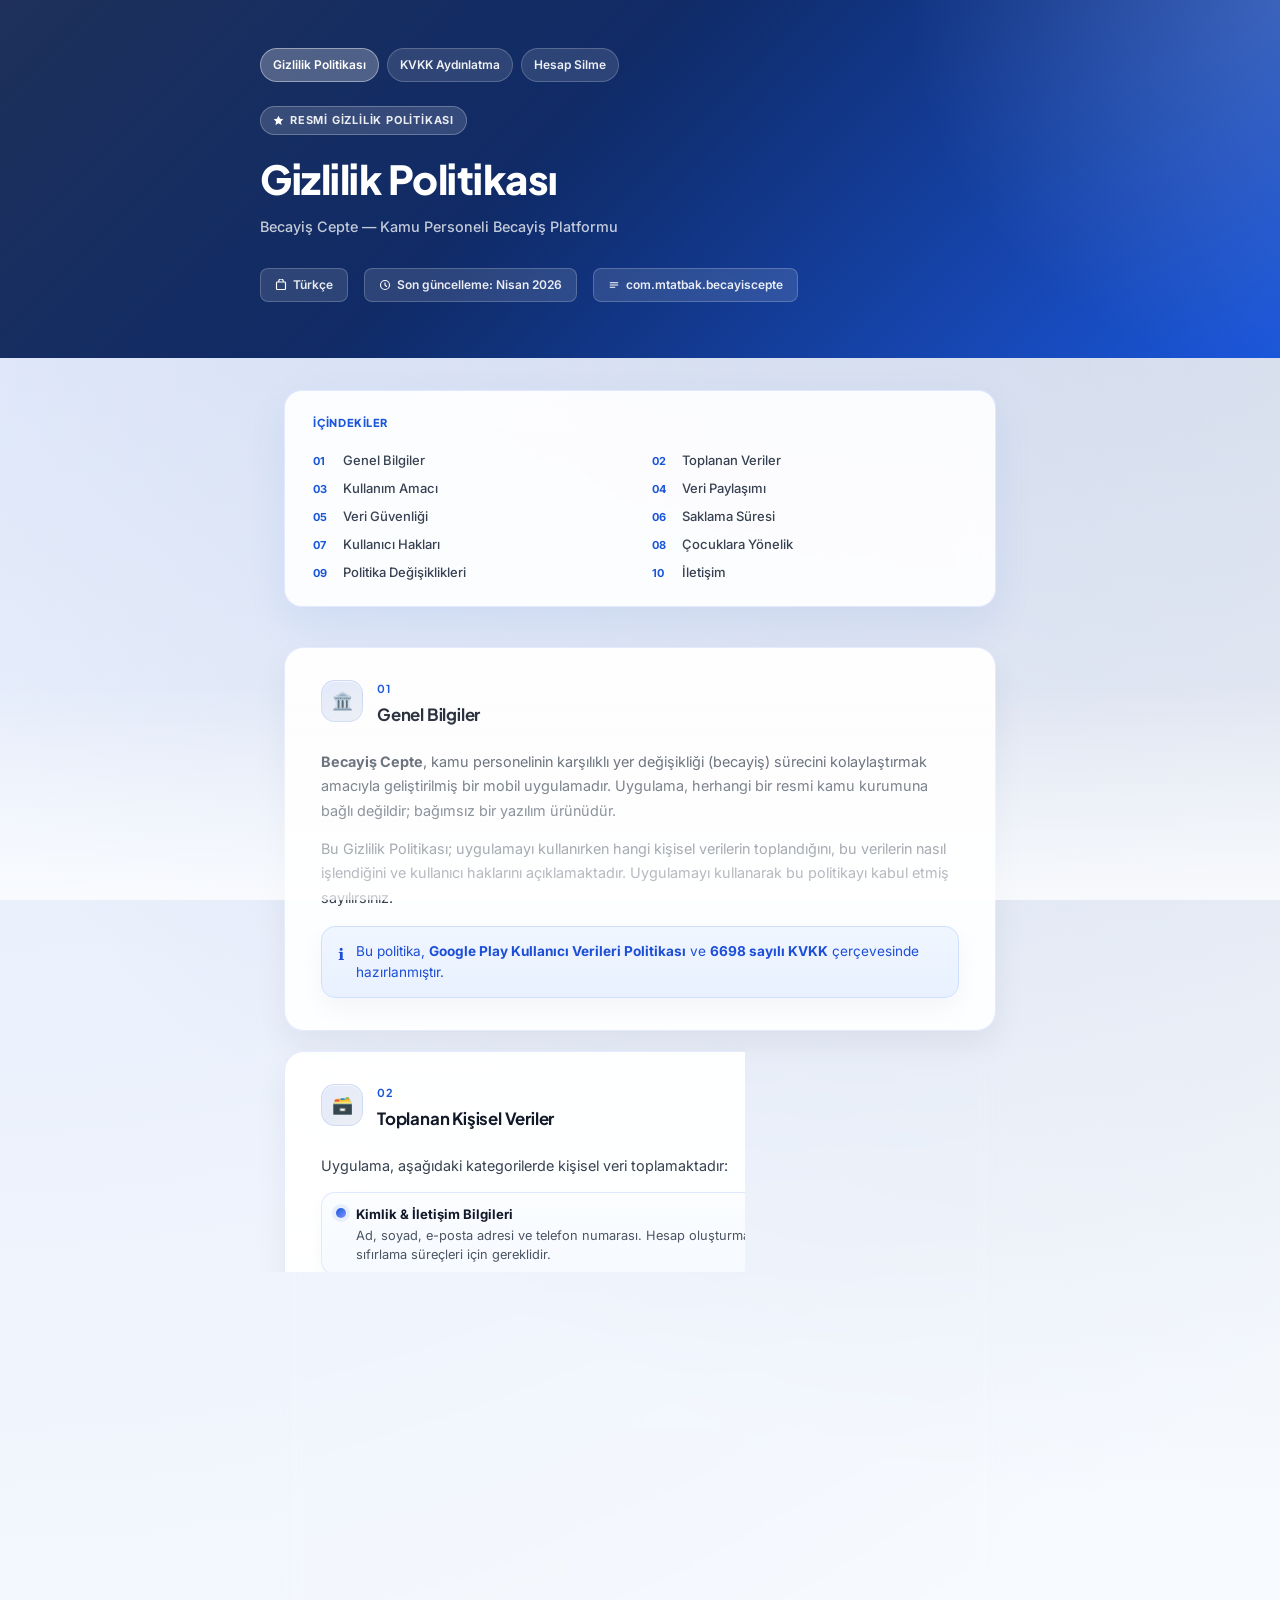
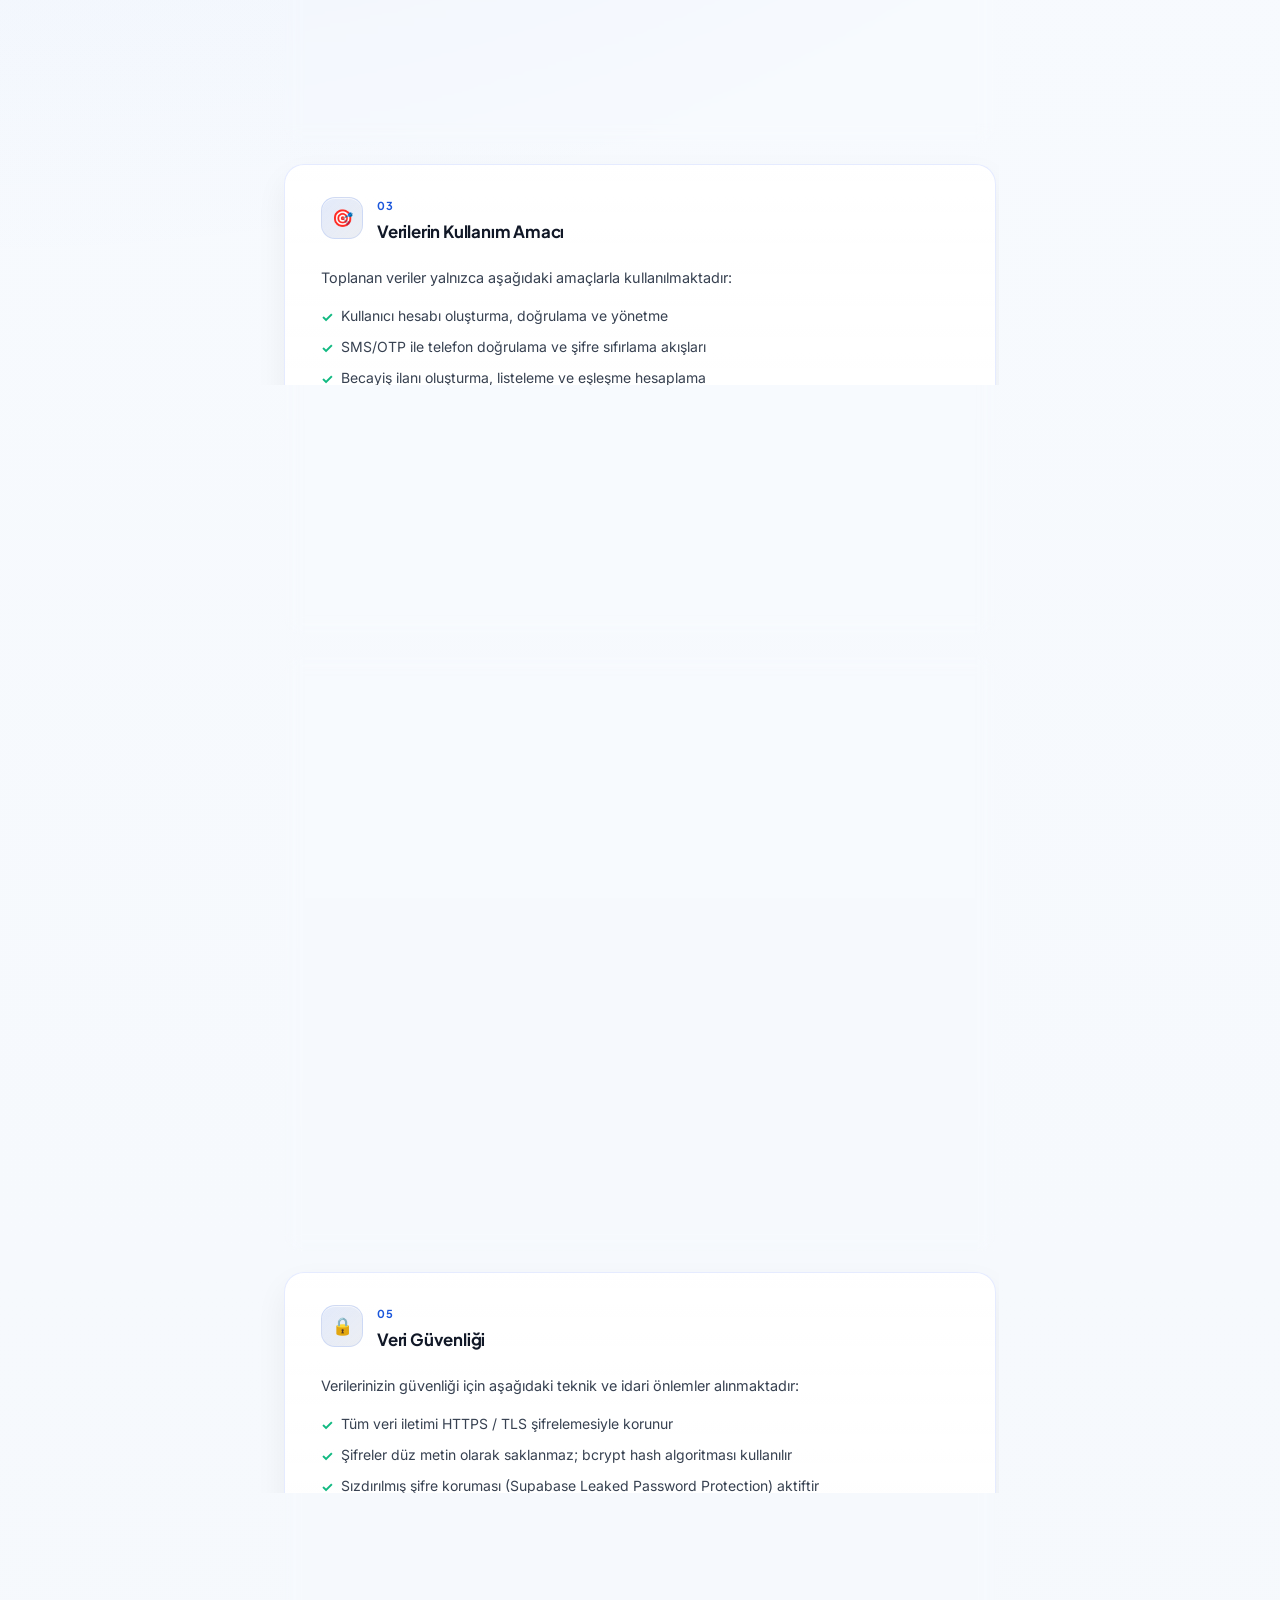
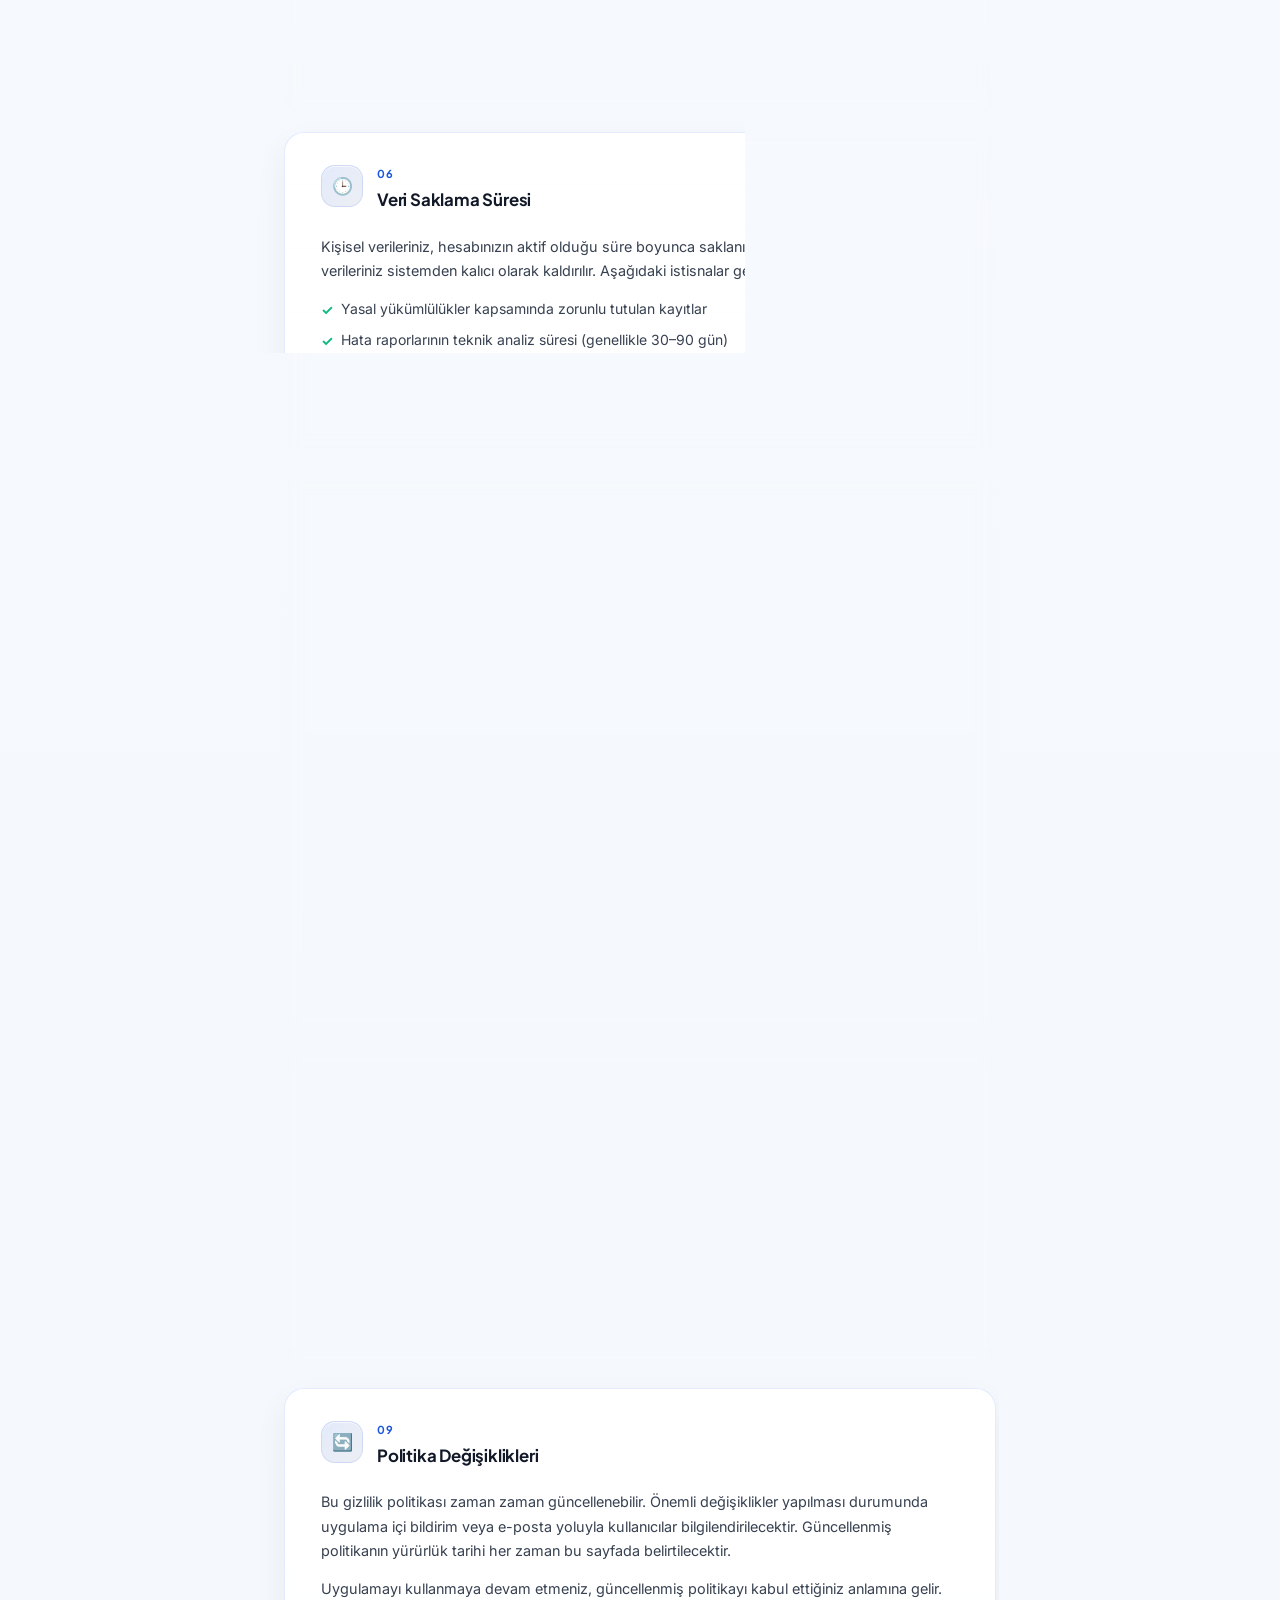
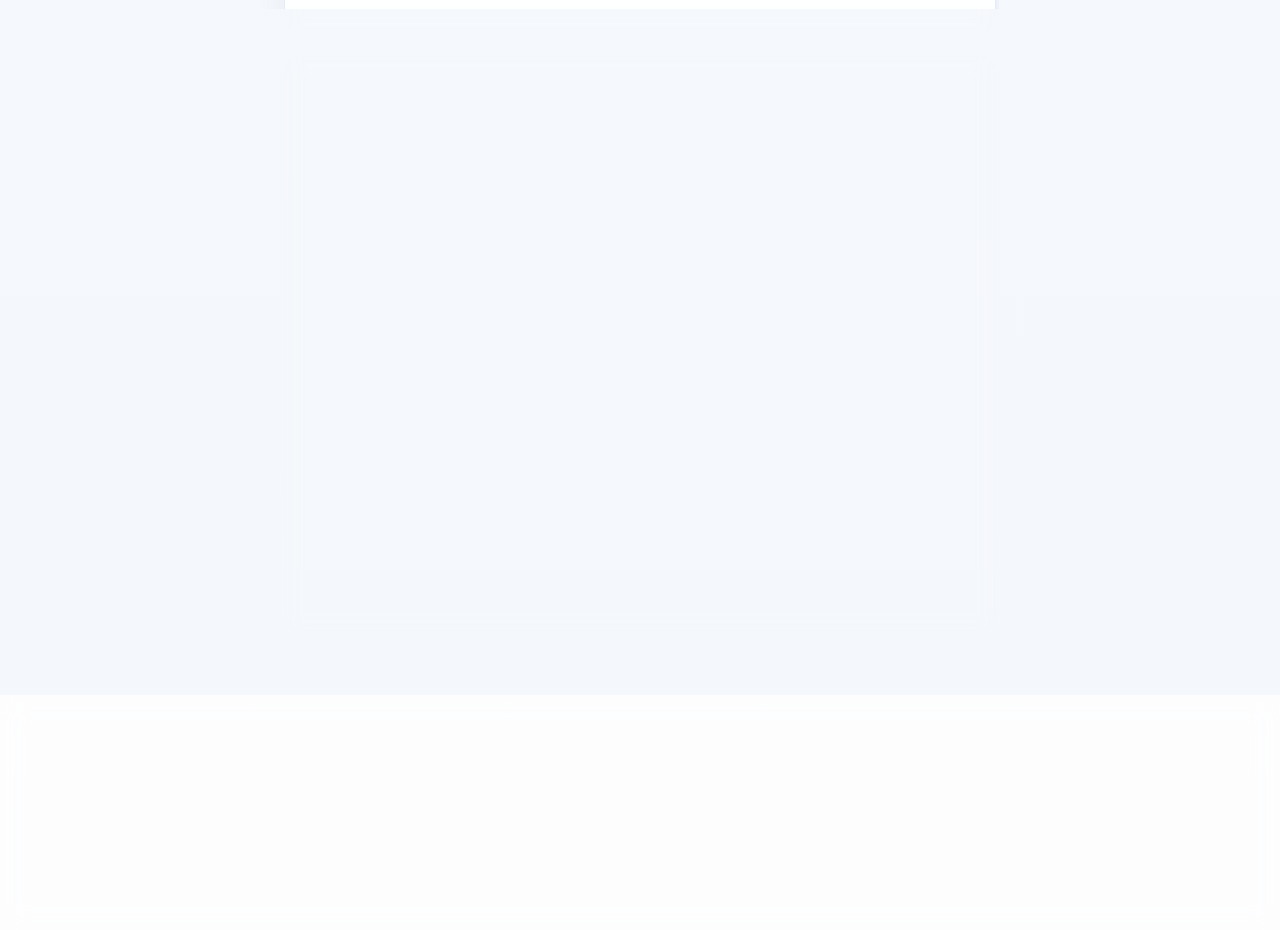
==== commit f950e551: "Add developer information to footer in index.html" ====
--- a/index.html
+++ b/index.html
@@ -370,6 +370,10 @@
       </div>
       <p>© 2026 Becayiş Cepte. Tüm hakları saklıdır.</p>
       <p style="margin-top:4px;">Bu uygulama resmi bir kamu kurumu değildir.</p>
+      <p style="margin-top:14px; font-size:0.8rem; opacity:0.75; line-height:1.6;">
+        Becayiş Cepte, <strong style="opacity:1;">CROWNSELECT LTD</strong> tarafından geliştirilmiştir.<br/>
+        Registered office: 4 Raven Road, Unit 1C3-981, London, United Kingdom, E18 1HB
+      </p>
     </div>
   </footer>
 
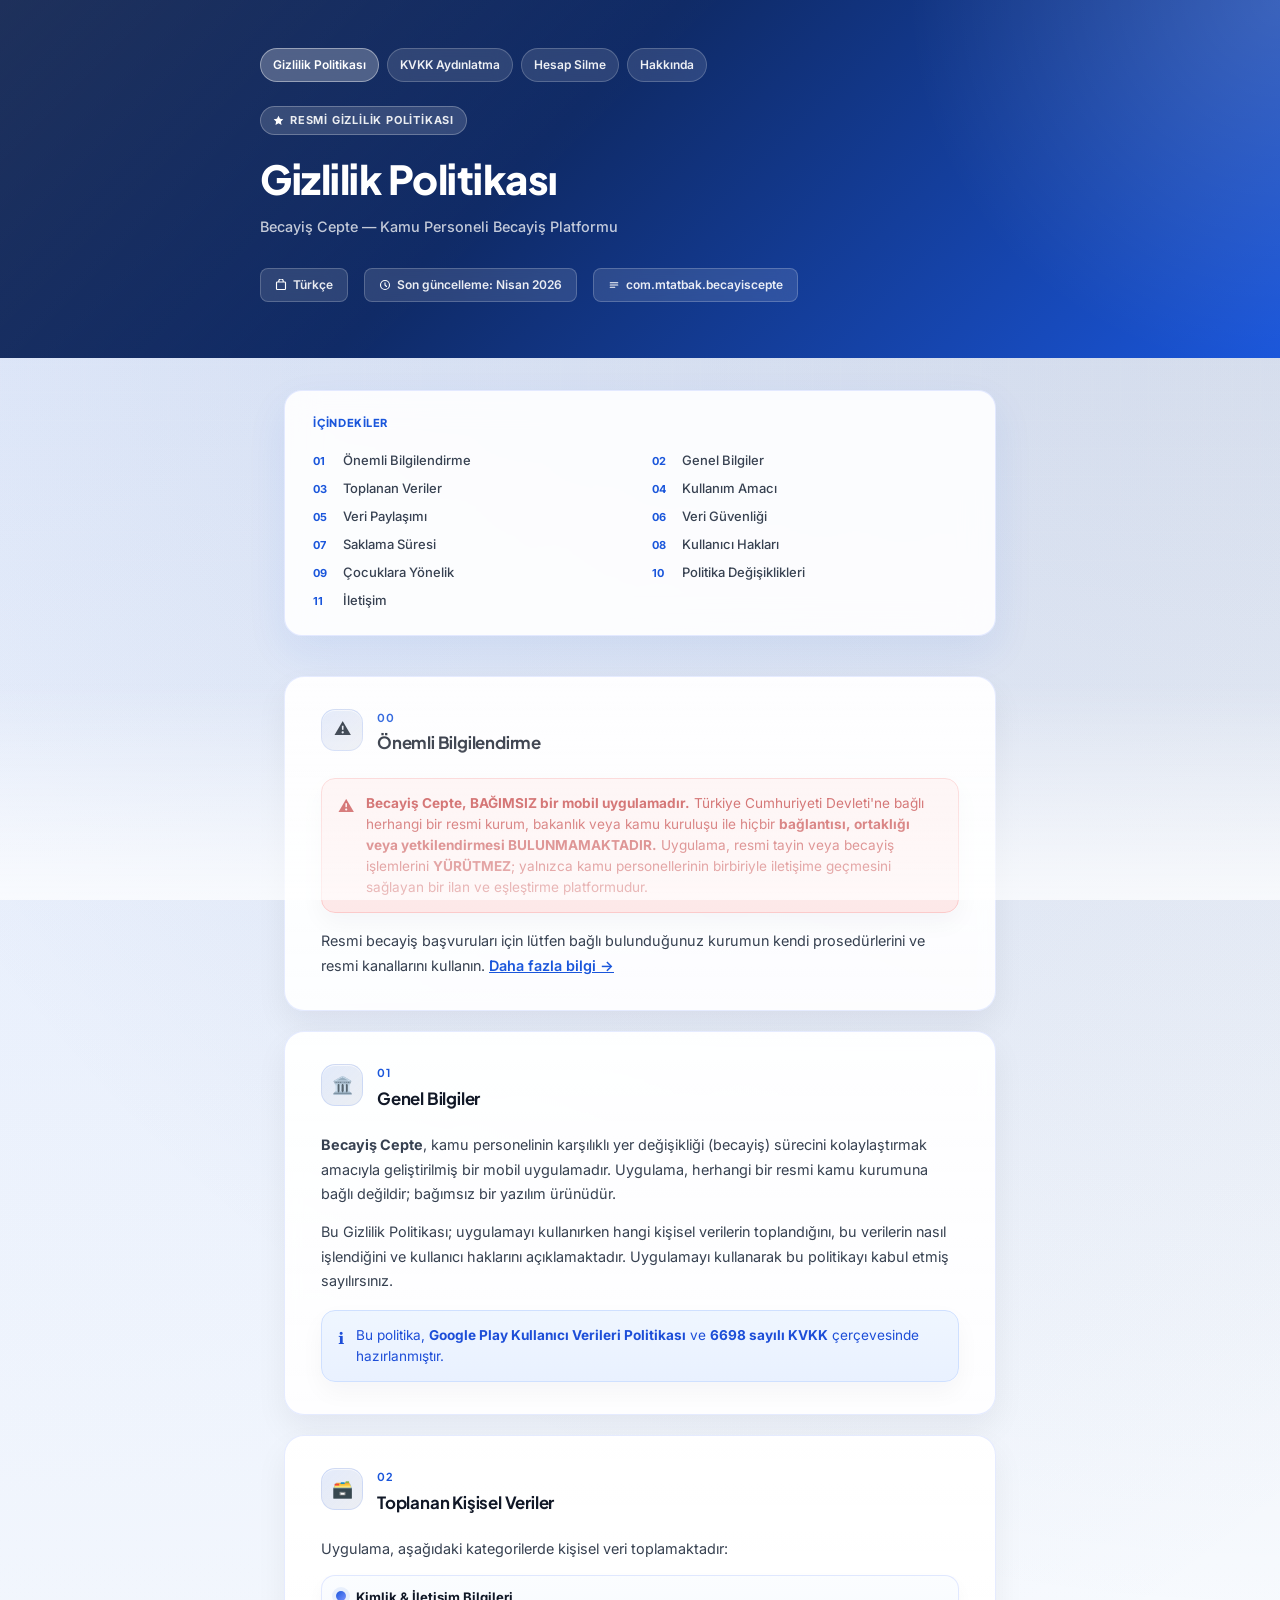
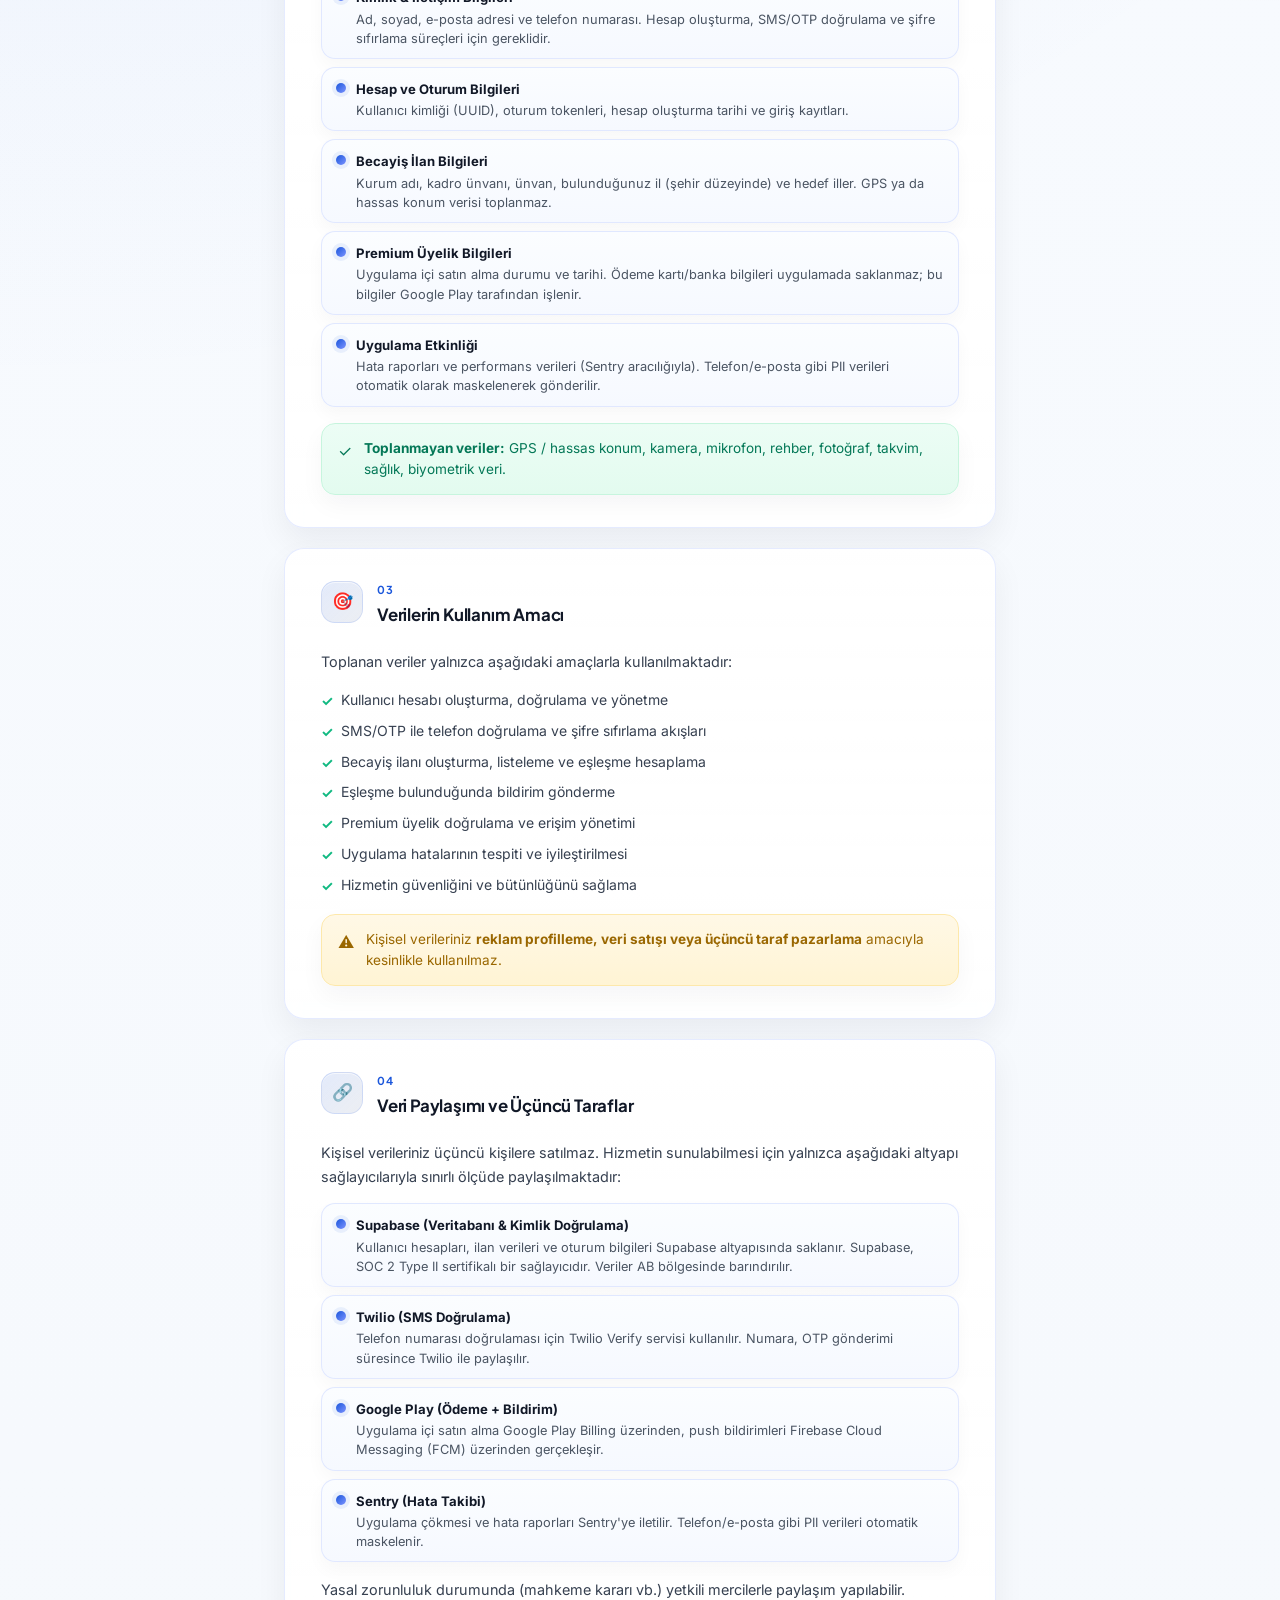
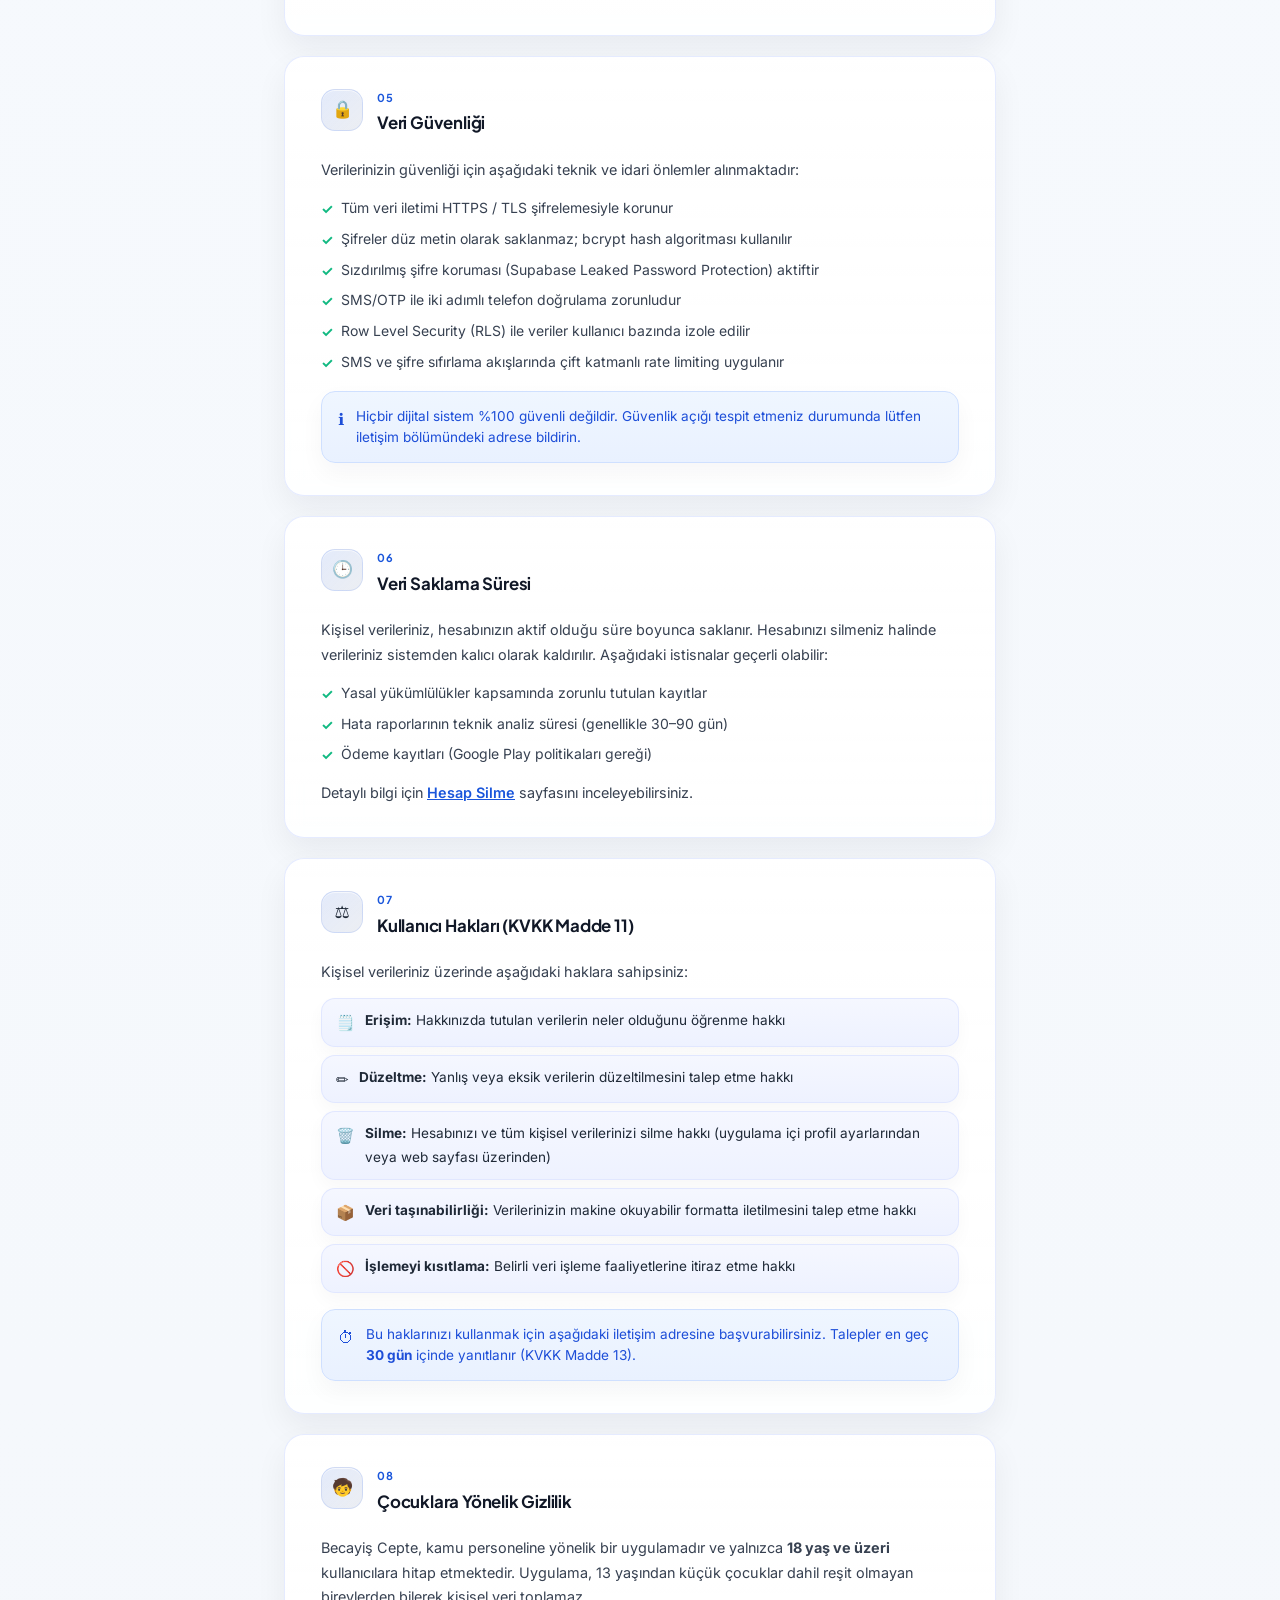
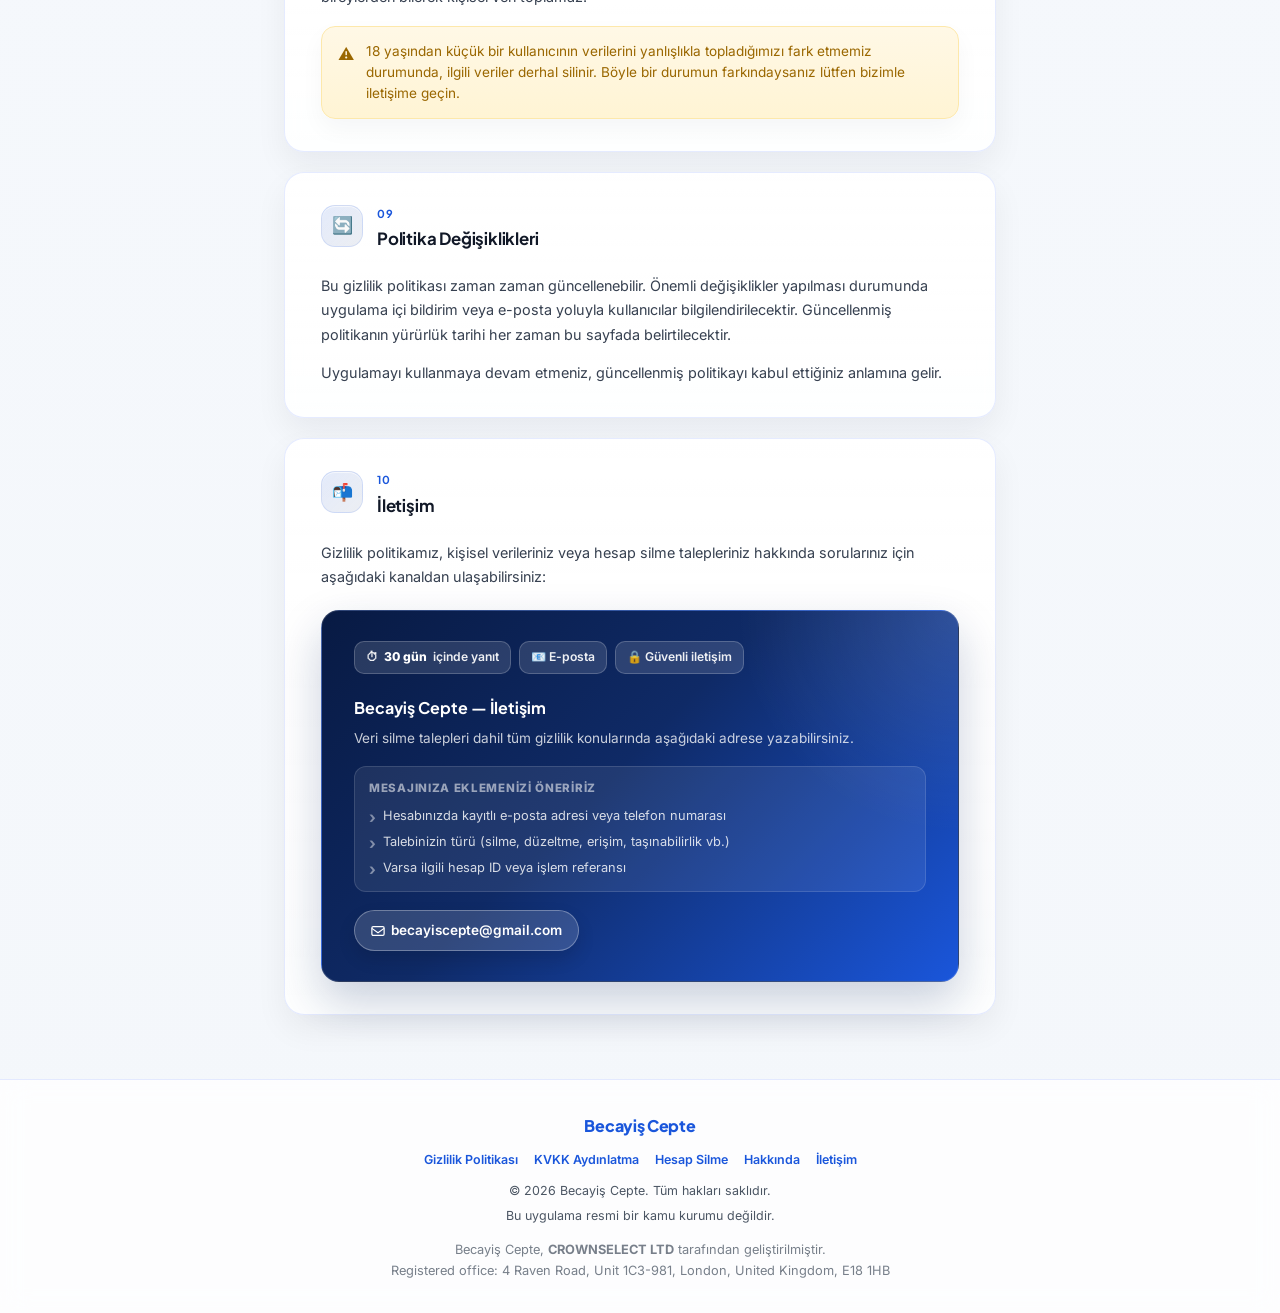
==== commit 013dec69: "feat: add prominent disclaimer sections and new Hakkında page for Google Play policy compliance Agen" ====
--- a/index.html
+++ b/index.html
@@ -21,6 +21,7 @@
         <a href="/gizlilik" class="active">Gizlilik Politikası</a>
         <a href="/kvkk">KVKK Aydınlatma</a>
         <a href="/hesap-sil">Hesap Silme</a>
+        <a href="/hakkinda">Hakkında</a>
       </nav>
       <div class="badge">
         <svg width="11" height="11" viewBox="0 0 16 16" fill="none"><path d="M8 1L10.2 5.5L15 6.2L11.5 9.6L12.4 14.4L8 12L3.6 14.4L4.5 9.6L1 6.2L5.8 5.5L8 1Z" fill="white"/></svg>
@@ -50,6 +51,7 @@
     <nav class="toc" aria-label="İçindekiler">
       <div class="toc-title">İçindekiler</div>
       <ol>
+        <li><a href="#section-0">Önemli Bilgilendirme</a></li>
         <li><a href="#section-1">Genel Bilgiler</a></li>
         <li><a href="#section-2">Toplanan Veriler</a></li>
         <li><a href="#section-3">Kullanım Amacı</a></li>
@@ -66,6 +68,26 @@
 
   <!-- MAIN -->
   <main>
+
+    <section class="section" id="section-0">
+      <div class="section-header">
+        <div class="section-icon">⚠️</div>
+        <div class="section-title-group">
+          <div class="section-num">00</div>
+          <h2>Önemli Bilgilendirme</h2>
+        </div>
+      </div>
+      <div class="callout callout-error">
+        <span class="callout-icon">⚠️</span>
+        <span>
+          <strong>Becayiş Cepte, BAĞIMSIZ bir mobil uygulamadır.</strong> Türkiye Cumhuriyeti Devleti'ne bağlı herhangi bir resmi kurum, bakanlık veya kamu kuruluşu ile hiçbir <strong>bağlantısı, ortaklığı veya yetkilendirmesi BULUNMAMAKTADIR.</strong> Uygulama, resmi tayin veya becayiş işlemlerini <strong>YÜRÜTMEZ</strong>; yalnızca kamu personellerinin birbiriyle iletişime geçmesini sağlayan bir ilan ve eşleştirme platformudur.
+        </span>
+      </div>
+      <p style="margin-top:1rem;">
+        Resmi becayiş başvuruları için lütfen bağlı bulunduğunuz kurumun kendi prosedürlerini ve resmi kanallarını kullanın.
+        <a href="/hakkinda" style="color:var(--primary);font-weight:600;">Daha fazla bilgi →</a>
+      </p>
+    </section>
 
     <section class="section" id="section-1">
       <div class="section-header">
@@ -366,6 +388,7 @@
         <a href="/gizlilik">Gizlilik Politikası</a>
         <a href="/kvkk">KVKK Aydınlatma</a>
         <a href="/hesap-sil">Hesap Silme</a>
+        <a href="/hakkinda">Hakkında</a>
         <a href="mailto:becayiscepte@gmail.com">İletişim</a>
       </div>
       <p>© 2026 Becayiş Cepte. Tüm hakları saklıdır.</p>
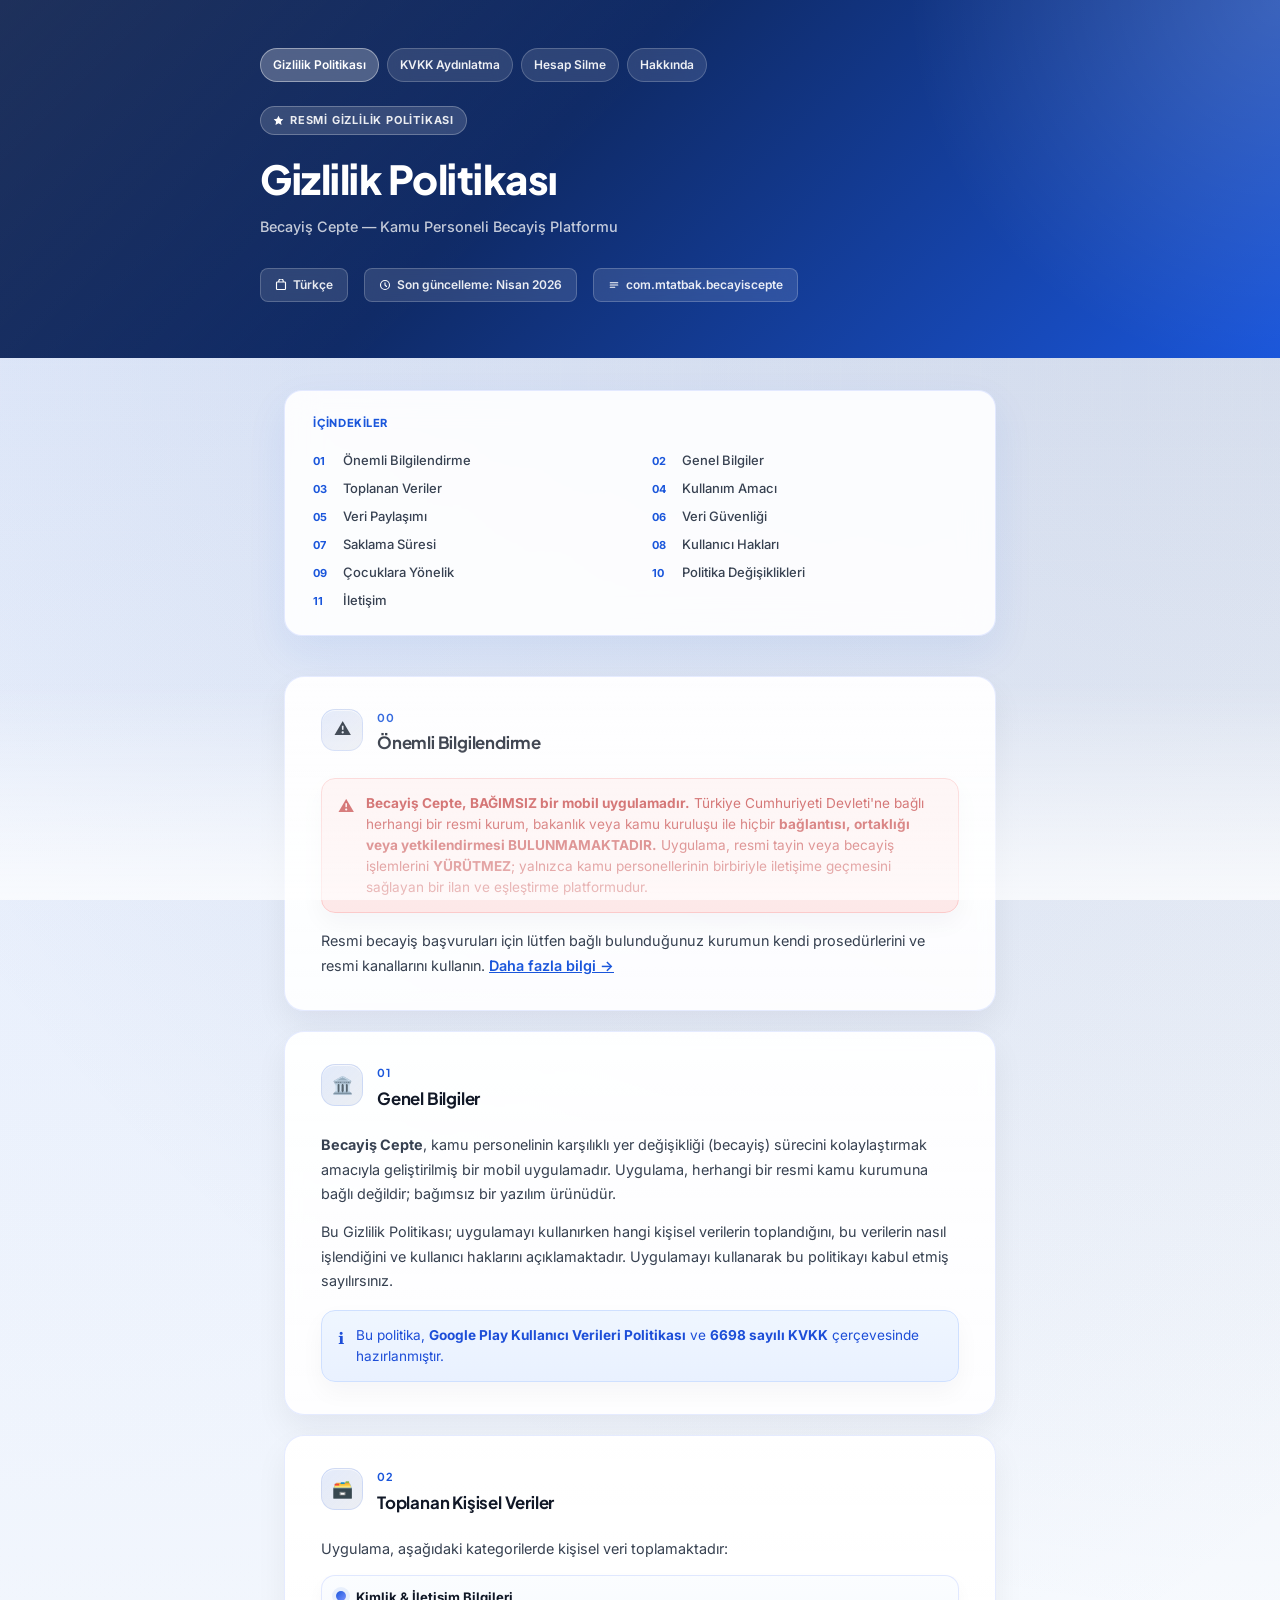
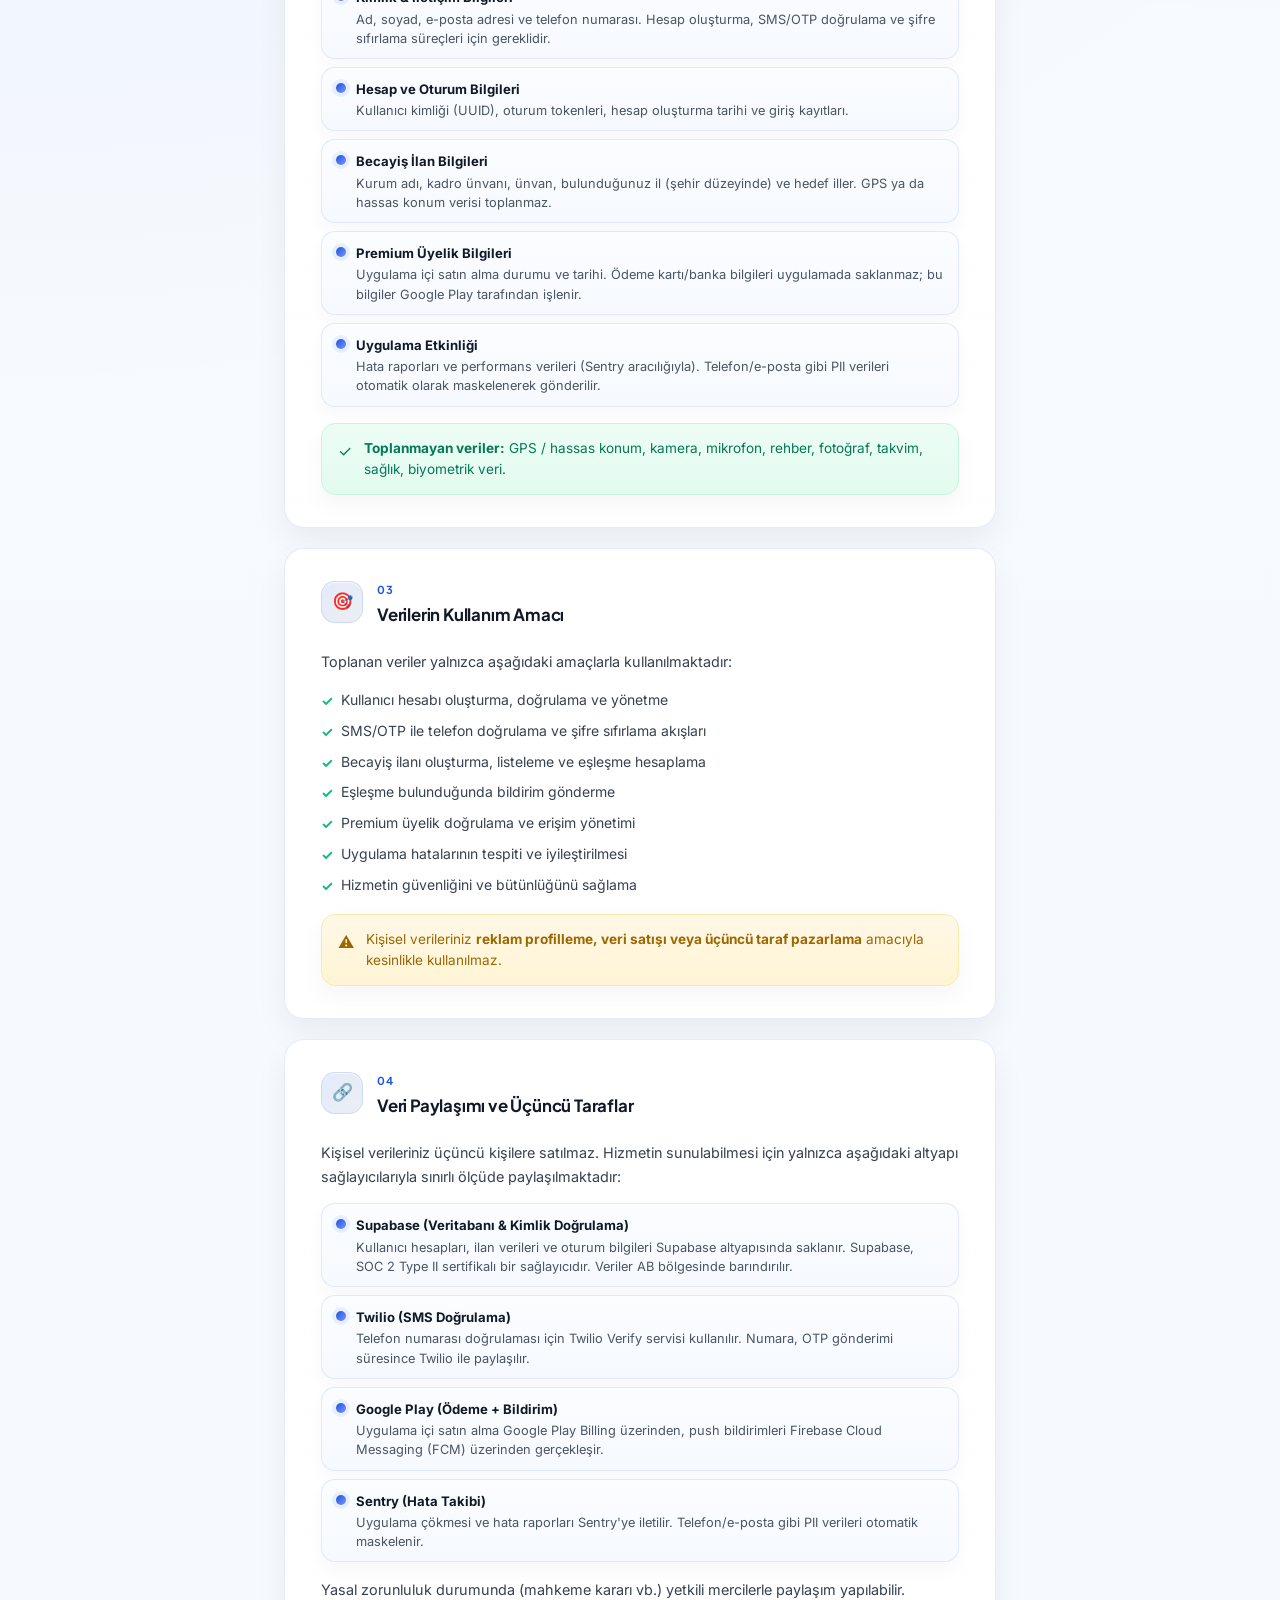
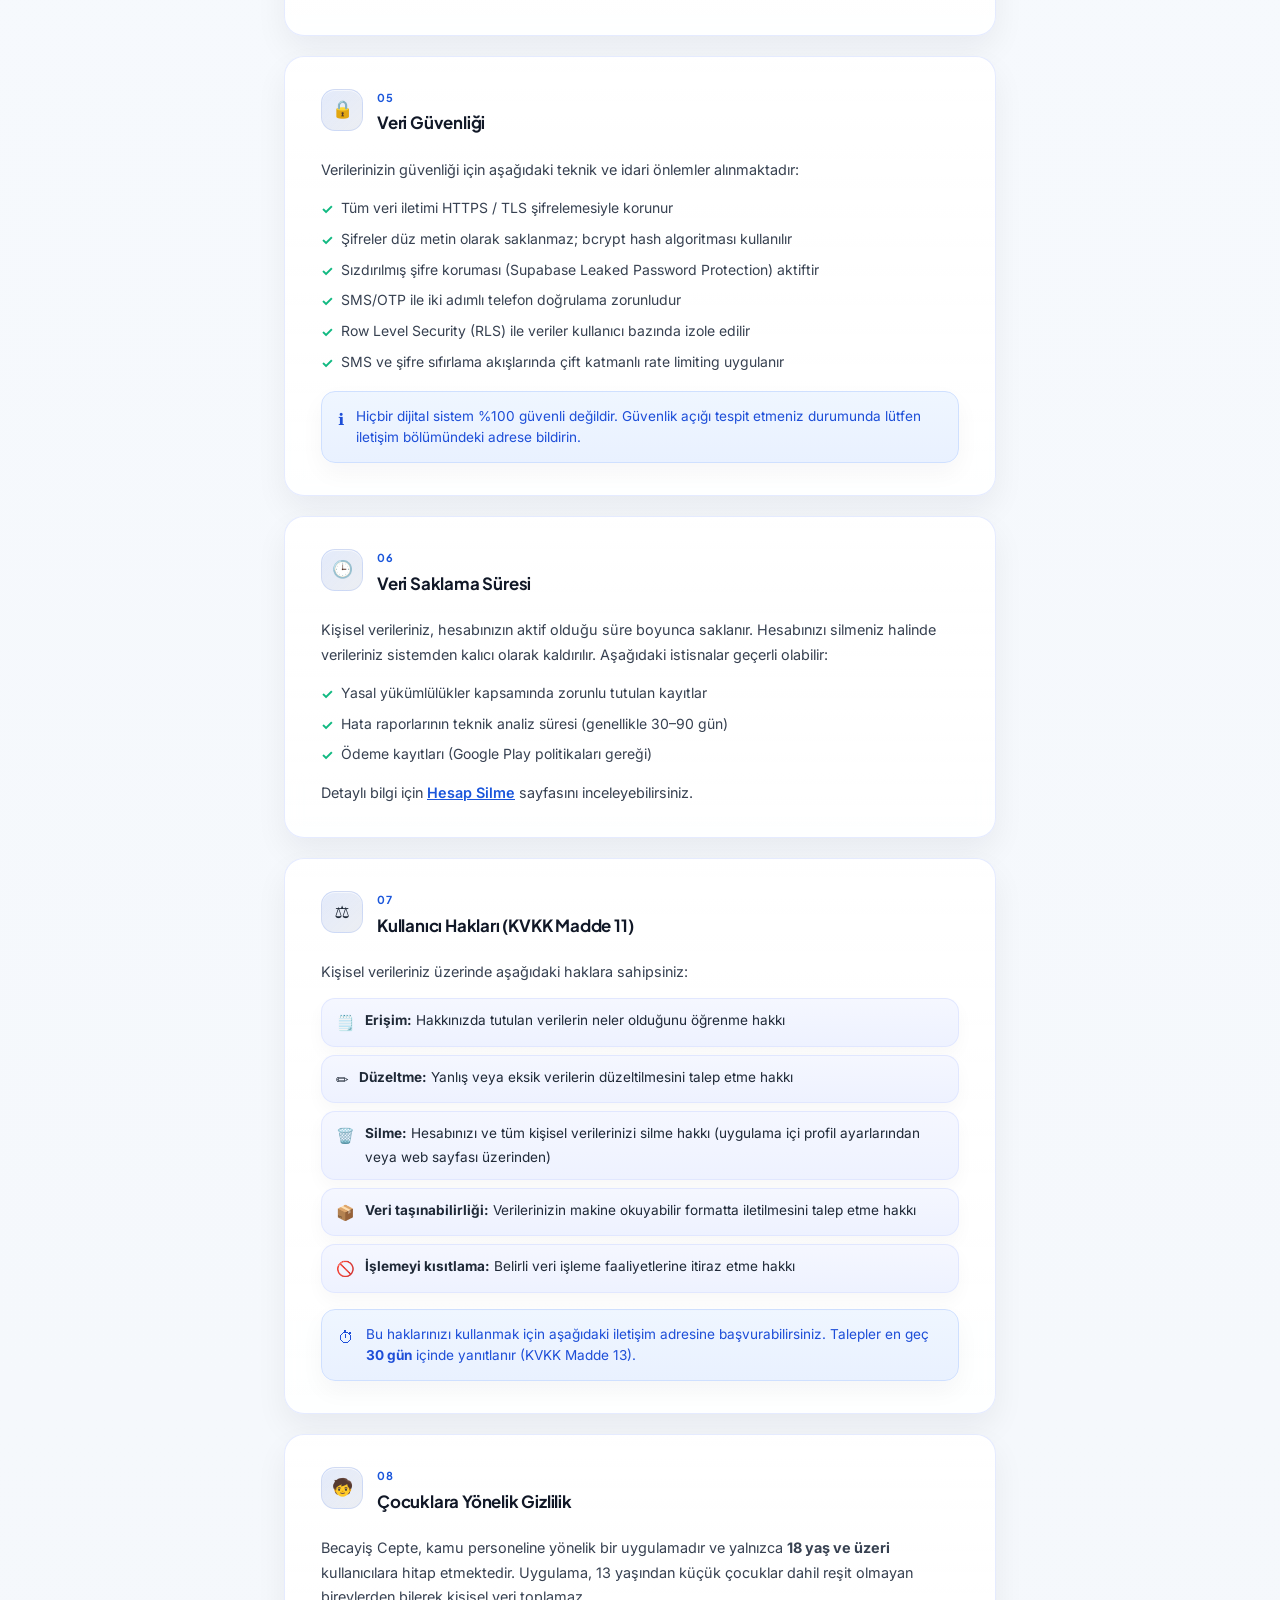
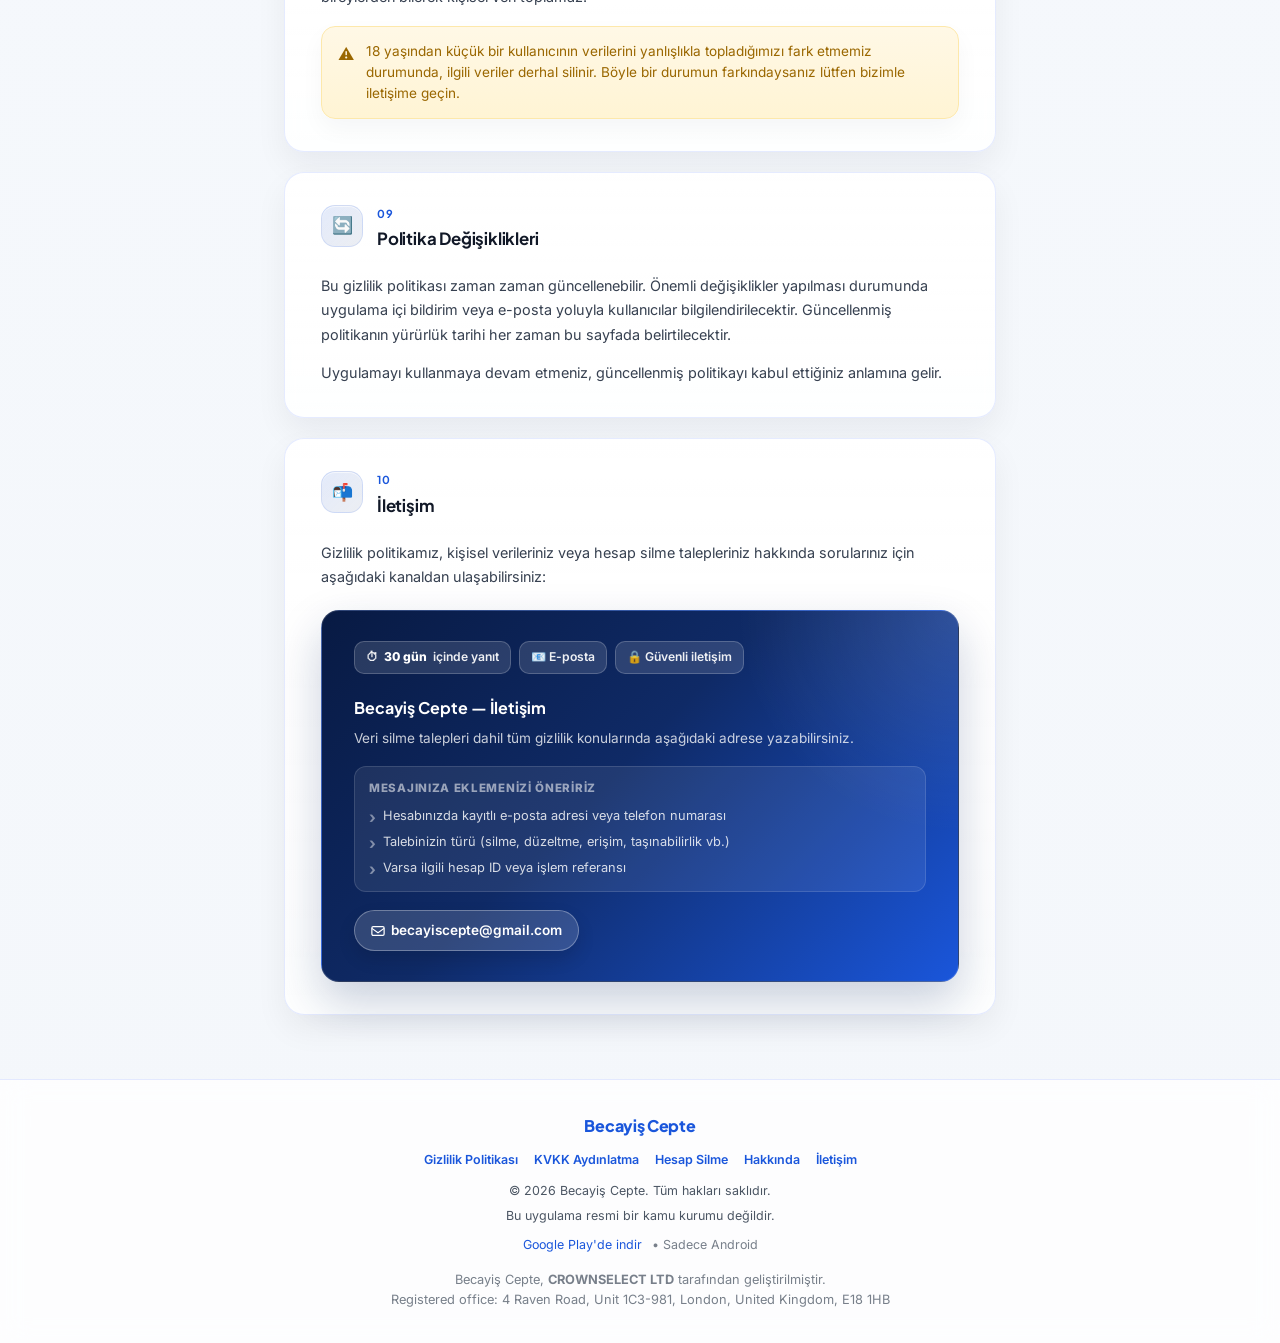
==== commit a32353fe: "Add Play Store link to footers Agent-Logs-Url: https://github.com/mtatbak/vercel_becayis/sessions/dc" ====
--- a/index.html
+++ b/index.html
@@ -393,6 +393,10 @@
       </div>
       <p>© 2026 Becayiş Cepte. Tüm hakları saklıdır.</p>
       <p style="margin-top:4px;">Bu uygulama resmi bir kamu kurumu değildir.</p>
+      <p style="margin-top:8px;">
+        <a href="https://play.google.com/store/apps/details?id=com.mtatbak.becayiscepte" target="_blank" rel="noopener noreferrer">Google Play'de indir</a>
+        <span style="margin-left:6px; opacity:0.75;">• Sadece Android</span>
+      </p>
       <p style="margin-top:14px; font-size:0.8rem; opacity:0.75; line-height:1.6;">
         Becayiş Cepte, <strong style="opacity:1;">CROWNSELECT LTD</strong> tarafından geliştirilmiştir.<br/>
         Registered office: 4 Raven Road, Unit 1C3-981, London, United Kingdom, E18 1HB
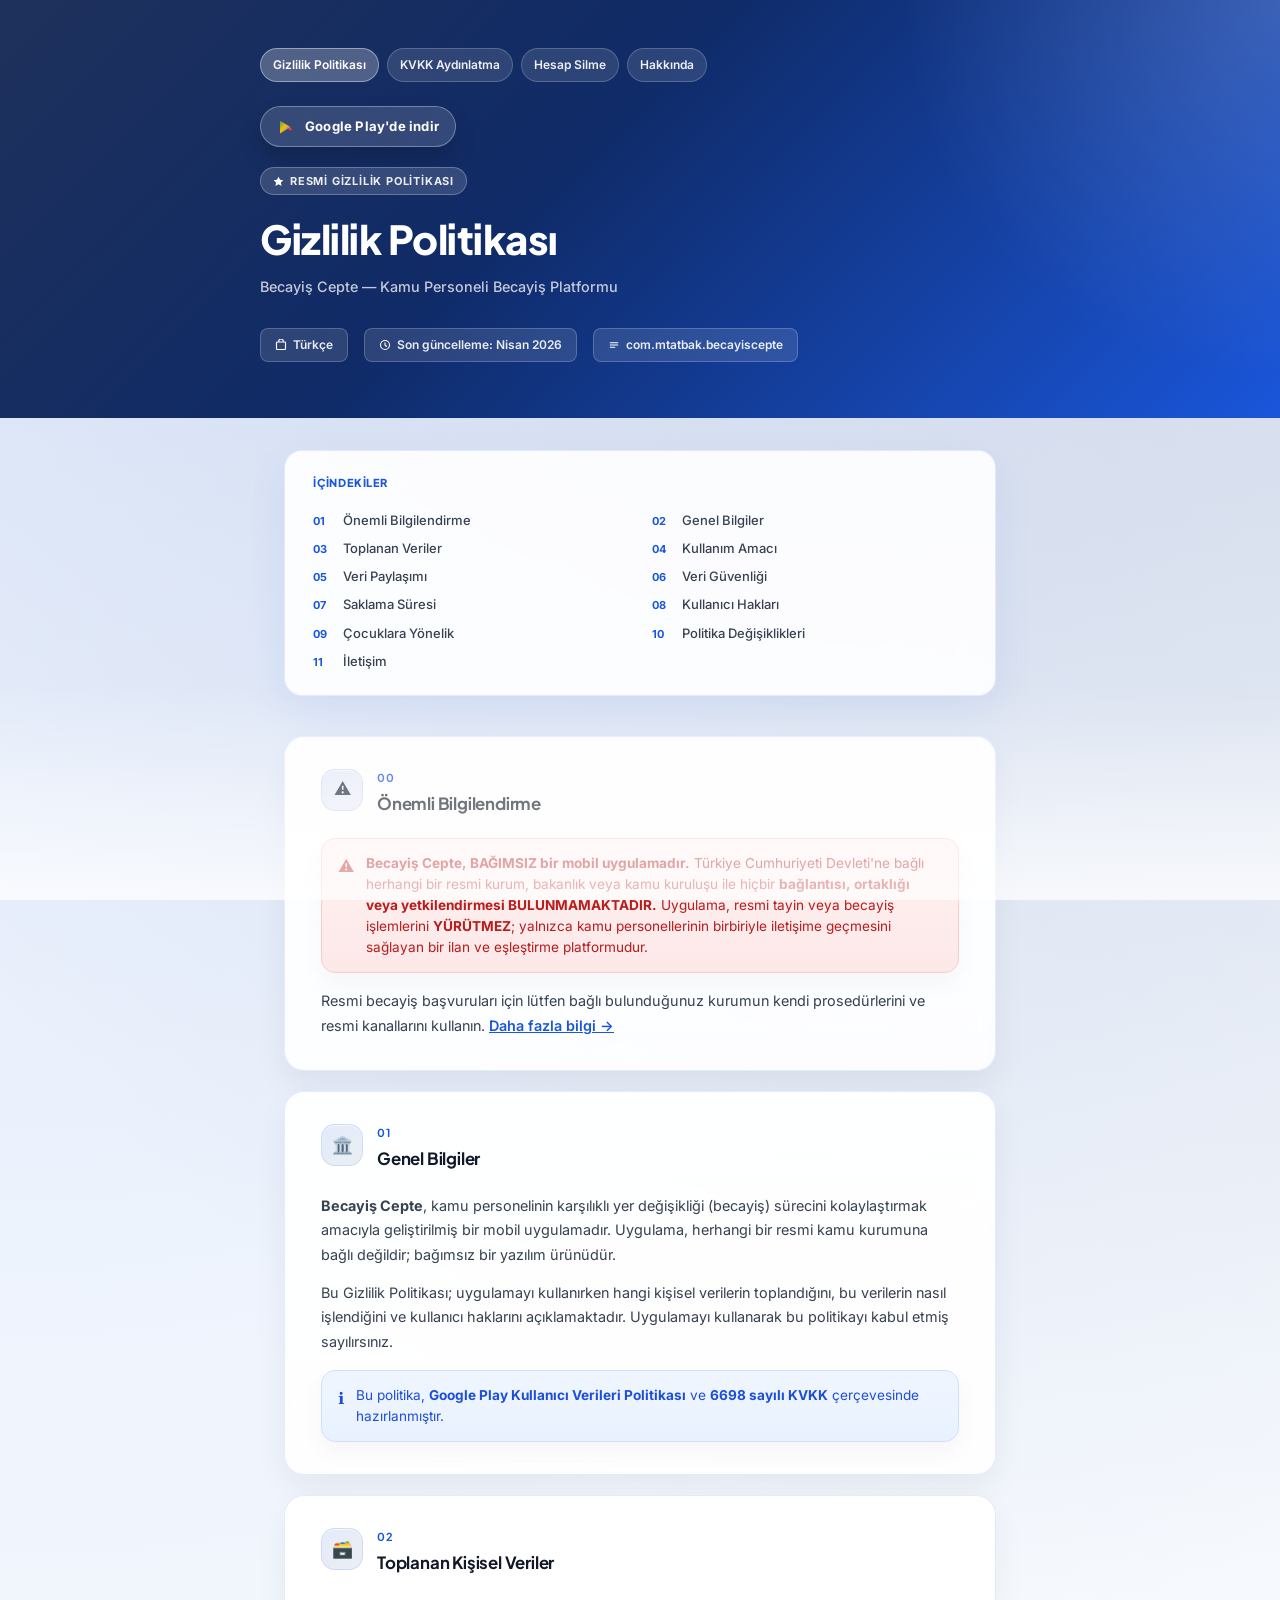
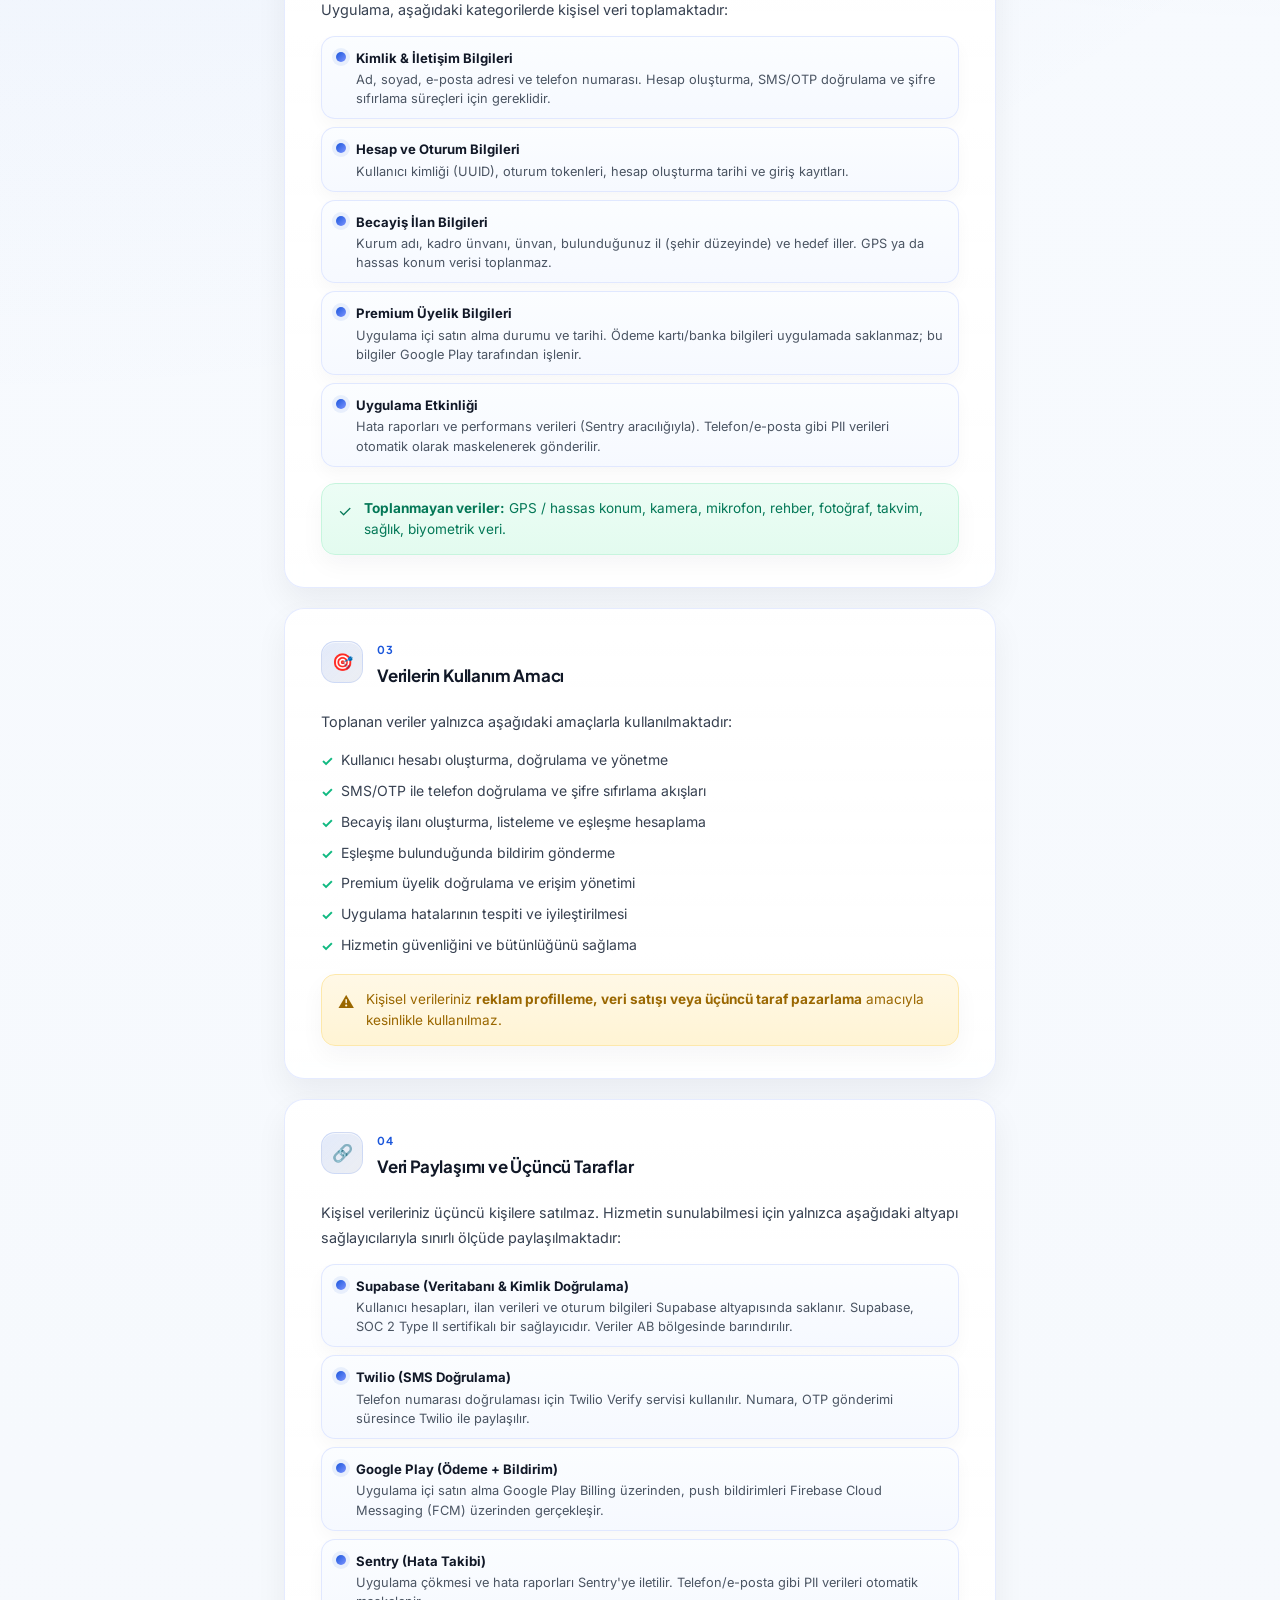
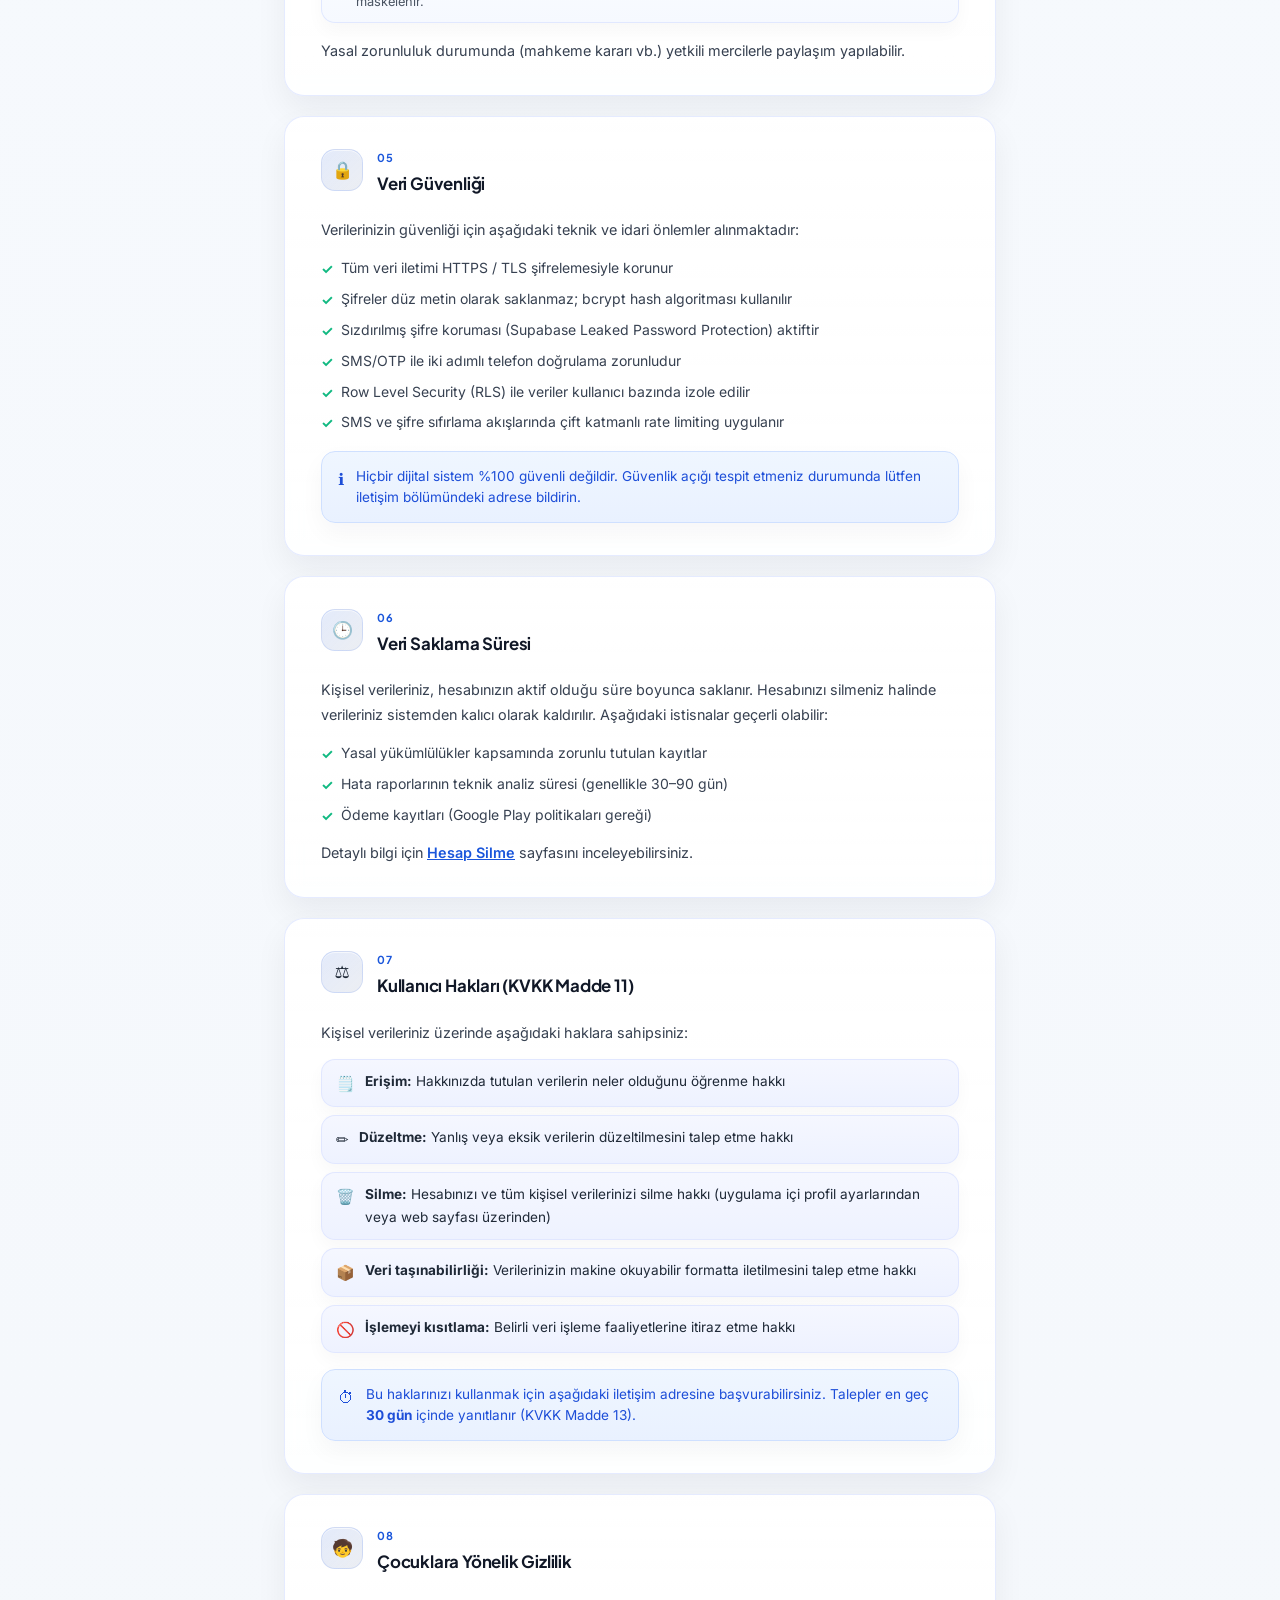
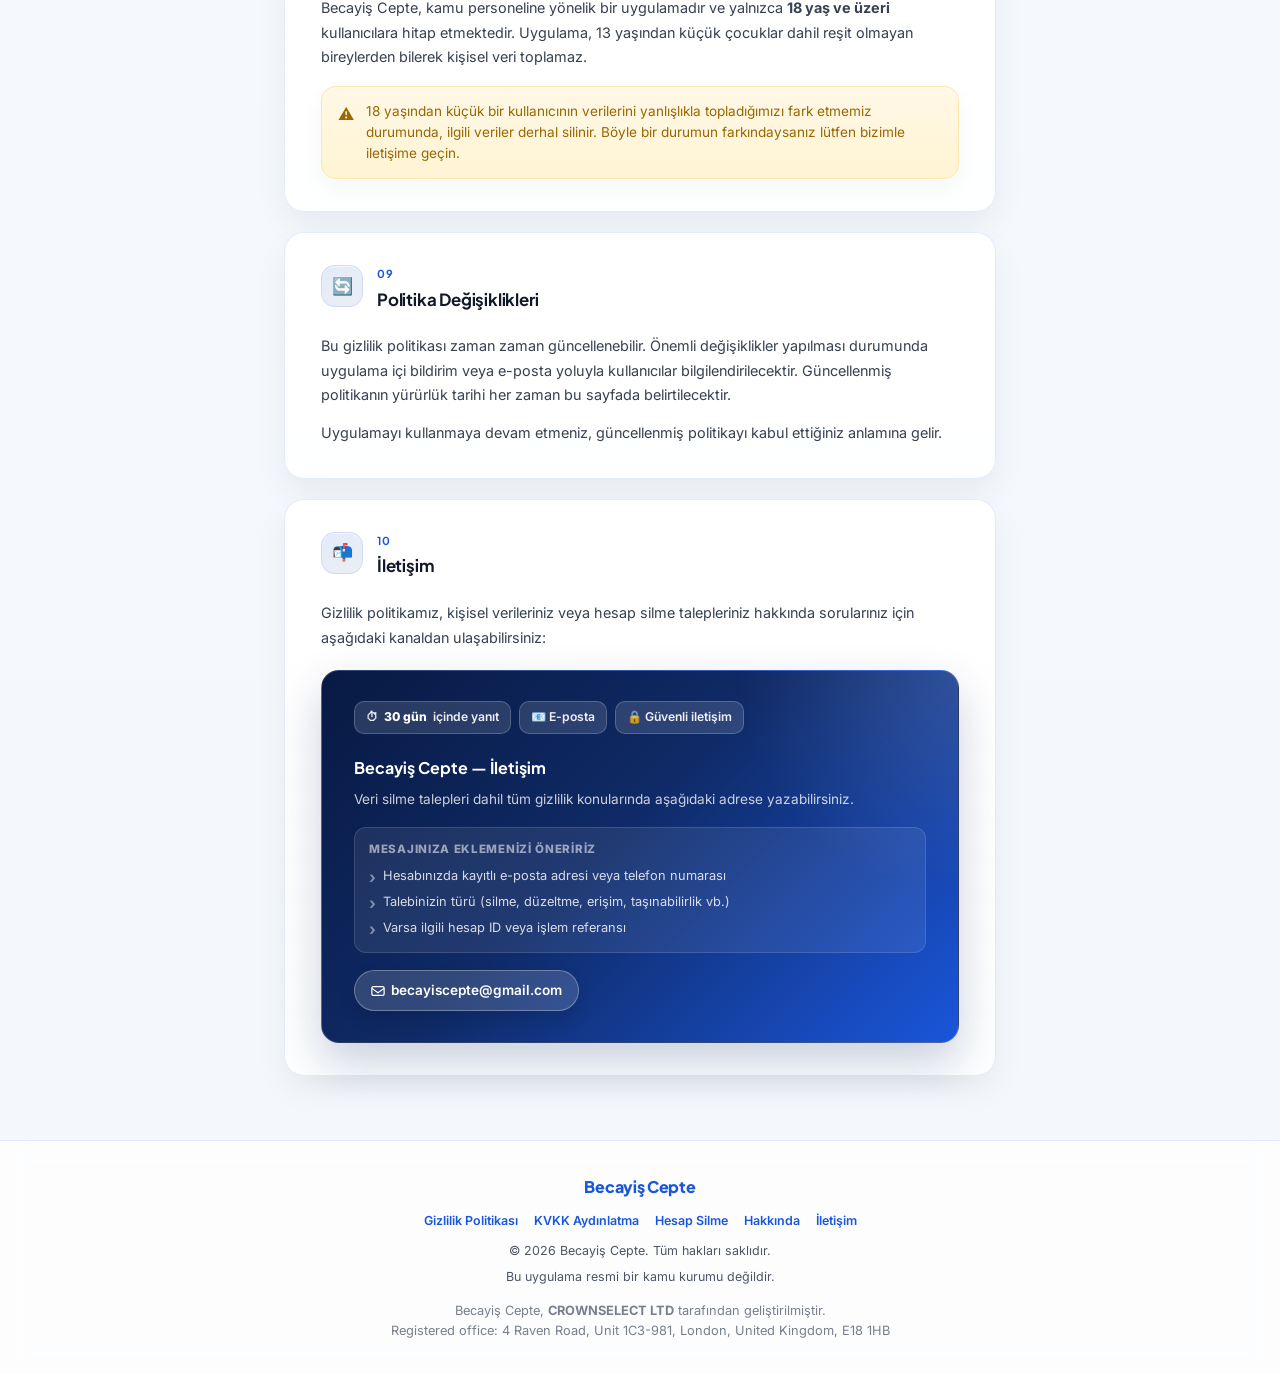
==== commit 7dce776d: "Add SEO tags and Play Store header badge Agent-Logs-Url: https://github.com/mtatbak/vercel_becayis/s" ====
--- a/index.html
+++ b/index.html
@@ -6,6 +6,18 @@
   <meta name="theme-color" content="#0F2A66" />
   <title>Gizlilik Politikası | Becayiş Cepte</title>
   <meta name="description" content="Becayiş Cepte uygulamasının gizlilik politikası. Kişisel verilerinizin nasıl toplandığını, kullanıldığını ve korunduğunu öğrenin." />
+  <meta name="robots" content="index, follow" />
+  <meta name="author" content="Becayiş Cepte" />
+  <meta name="application-name" content="Becayiş Cepte" />
+  <link rel="canonical" href="/gizlilik" />
+  <meta property="og:locale" content="tr_TR" />
+  <meta property="og:type" content="website" />
+  <meta property="og:site_name" content="Becayiş Cepte" />
+  <meta property="og:title" content="Gizlilik Politikası | Becayiş Cepte" />
+  <meta property="og:description" content="Becayiş Cepte uygulamasının gizlilik politikası. Kişisel verilerinizin nasıl toplandığını, kullanıldığını ve korunduğunu öğrenin." />
+  <meta name="twitter:card" content="summary" />
+  <meta name="twitter:title" content="Gizlilik Politikası | Becayiş Cepte" />
+  <meta name="twitter:description" content="Becayiş Cepte uygulamasının gizlilik politikası. Kişisel verilerinizin nasıl toplandığını, kullanıldığını ve korunduğunu öğrenin." />
   <link rel="preconnect" href="https://fonts.googleapis.com" />
   <link rel="preconnect" href="https://fonts.gstatic.com" crossorigin />
   <link href="https://fonts.googleapis.com/css2?family=Inter:wght@400;500;600;700;800&family=Plus+Jakarta+Sans:wght@500;600;700;800&display=swap" rel="stylesheet" />
@@ -23,6 +35,22 @@
         <a href="/hesap-sil">Hesap Silme</a>
         <a href="/hakkinda">Hakkında</a>
       </nav>
+      <div class="header-cta">
+        <a class="store-badge" href="https://play.google.com/store/apps/details?id=com.mtatbak.becayiscepte" target="_blank" rel="noopener noreferrer" aria-label="Becayiş Cepte uygulamasını Google Play'den indir">
+          <svg viewBox="0 0 24 24" aria-hidden="true" focusable="false">
+            <defs>
+              <linearGradient id="play-gradient" x1="0" y1="0" x2="1" y2="1">
+                <stop offset="0%" stop-color="#34A853" />
+                <stop offset="45%" stop-color="#FBBC04" />
+                <stop offset="100%" stop-color="#4285F4" />
+              </linearGradient>
+            </defs>
+            <path d="M4 3.5v17l14-8.5-14-8.5z" fill="url(#play-gradient)" />
+            <path d="M18 12l-4 2.4 4 2.4 2-1.2z" fill="#EA4335" />
+          </svg>
+          Google Play'de indir
+        </a>
+      </div>
       <div class="badge">
         <svg width="11" height="11" viewBox="0 0 16 16" fill="none"><path d="M8 1L10.2 5.5L15 6.2L11.5 9.6L12.4 14.4L8 12L3.6 14.4L4.5 9.6L1 6.2L5.8 5.5L8 1Z" fill="white"/></svg>
         Resmi Gizlilik Politikası
@@ -393,10 +421,6 @@
       </div>
       <p>© 2026 Becayiş Cepte. Tüm hakları saklıdır.</p>
       <p style="margin-top:4px;">Bu uygulama resmi bir kamu kurumu değildir.</p>
-      <p style="margin-top:8px;">
-        <a href="https://play.google.com/store/apps/details?id=com.mtatbak.becayiscepte" target="_blank" rel="noopener noreferrer">Google Play'de indir</a>
-        <span style="margin-left:6px; opacity:0.75;">• Sadece Android</span>
-      </p>
       <p style="margin-top:14px; font-size:0.8rem; opacity:0.75; line-height:1.6;">
         Becayiş Cepte, <strong style="opacity:1;">CROWNSELECT LTD</strong> tarafından geliştirilmiştir.<br/>
         Registered office: 4 Raven Road, Unit 1C3-981, London, United Kingdom, E18 1HB
--- a/style.css
+++ b/style.css
@@ -177,6 +177,42 @@
   color: var(--white);
 }
 
+.header-cta {
+  display: flex;
+  flex-wrap: wrap;
+  gap: 12px;
+  margin-bottom: 1.25rem;
+}
+
+.store-badge {
+  display: inline-flex;
+  align-items: center;
+  gap: 10px;
+  background: rgba(255,255,255,0.14);
+  border: 1px solid rgba(255,255,255,0.32);
+  color: var(--white);
+  text-decoration: none;
+  font-size: 0.82rem;
+  font-weight: 700;
+  letter-spacing: 0.2px;
+  padding: 8px 16px;
+  border-radius: 999px;
+  box-shadow: 0 12px 22px rgba(0,0,0,0.18);
+  transition: transform 0.15s ease, background 0.15s ease, border-color 0.15s ease;
+}
+
+.store-badge svg {
+  width: 18px;
+  height: 18px;
+  flex-shrink: 0;
+}
+
+.store-badge:hover {
+  background: rgba(255,255,255,0.22);
+  border-color: rgba(255,255,255,0.5);
+  transform: translateY(-1px);
+}
+
 /* TOC */
 .toc-wrap {
   max-width: 760px;
@@ -701,6 +737,7 @@
   .callout, .data-row, .right-list li { border-radius: 12px; }
   .contact-card { padding: 1.5rem 1.1rem; }
   .contact-link { width: 100%; justify-content: center; }
+  .store-badge { width: 100%; justify-content: center; }
   .topnav { width: 100%; }
   .topnav a { flex: 1; justify-content: center; }
 }
